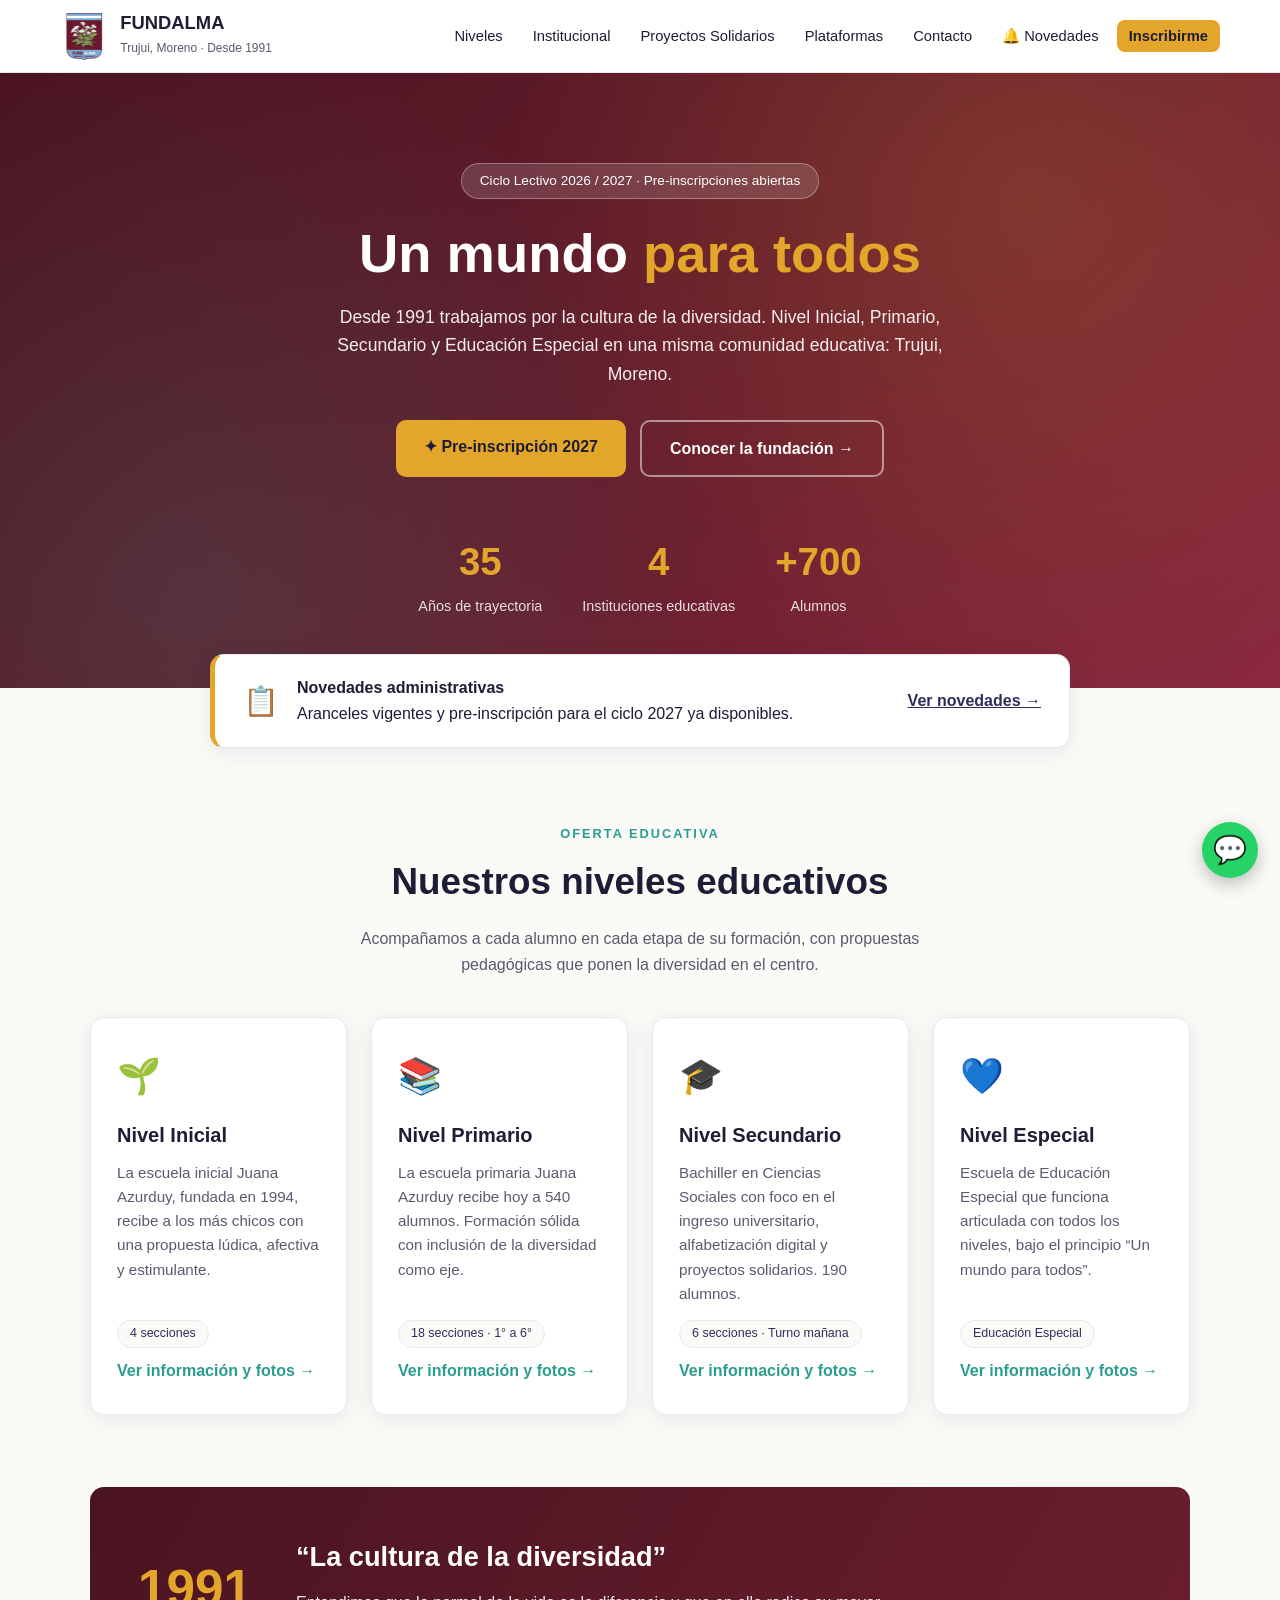
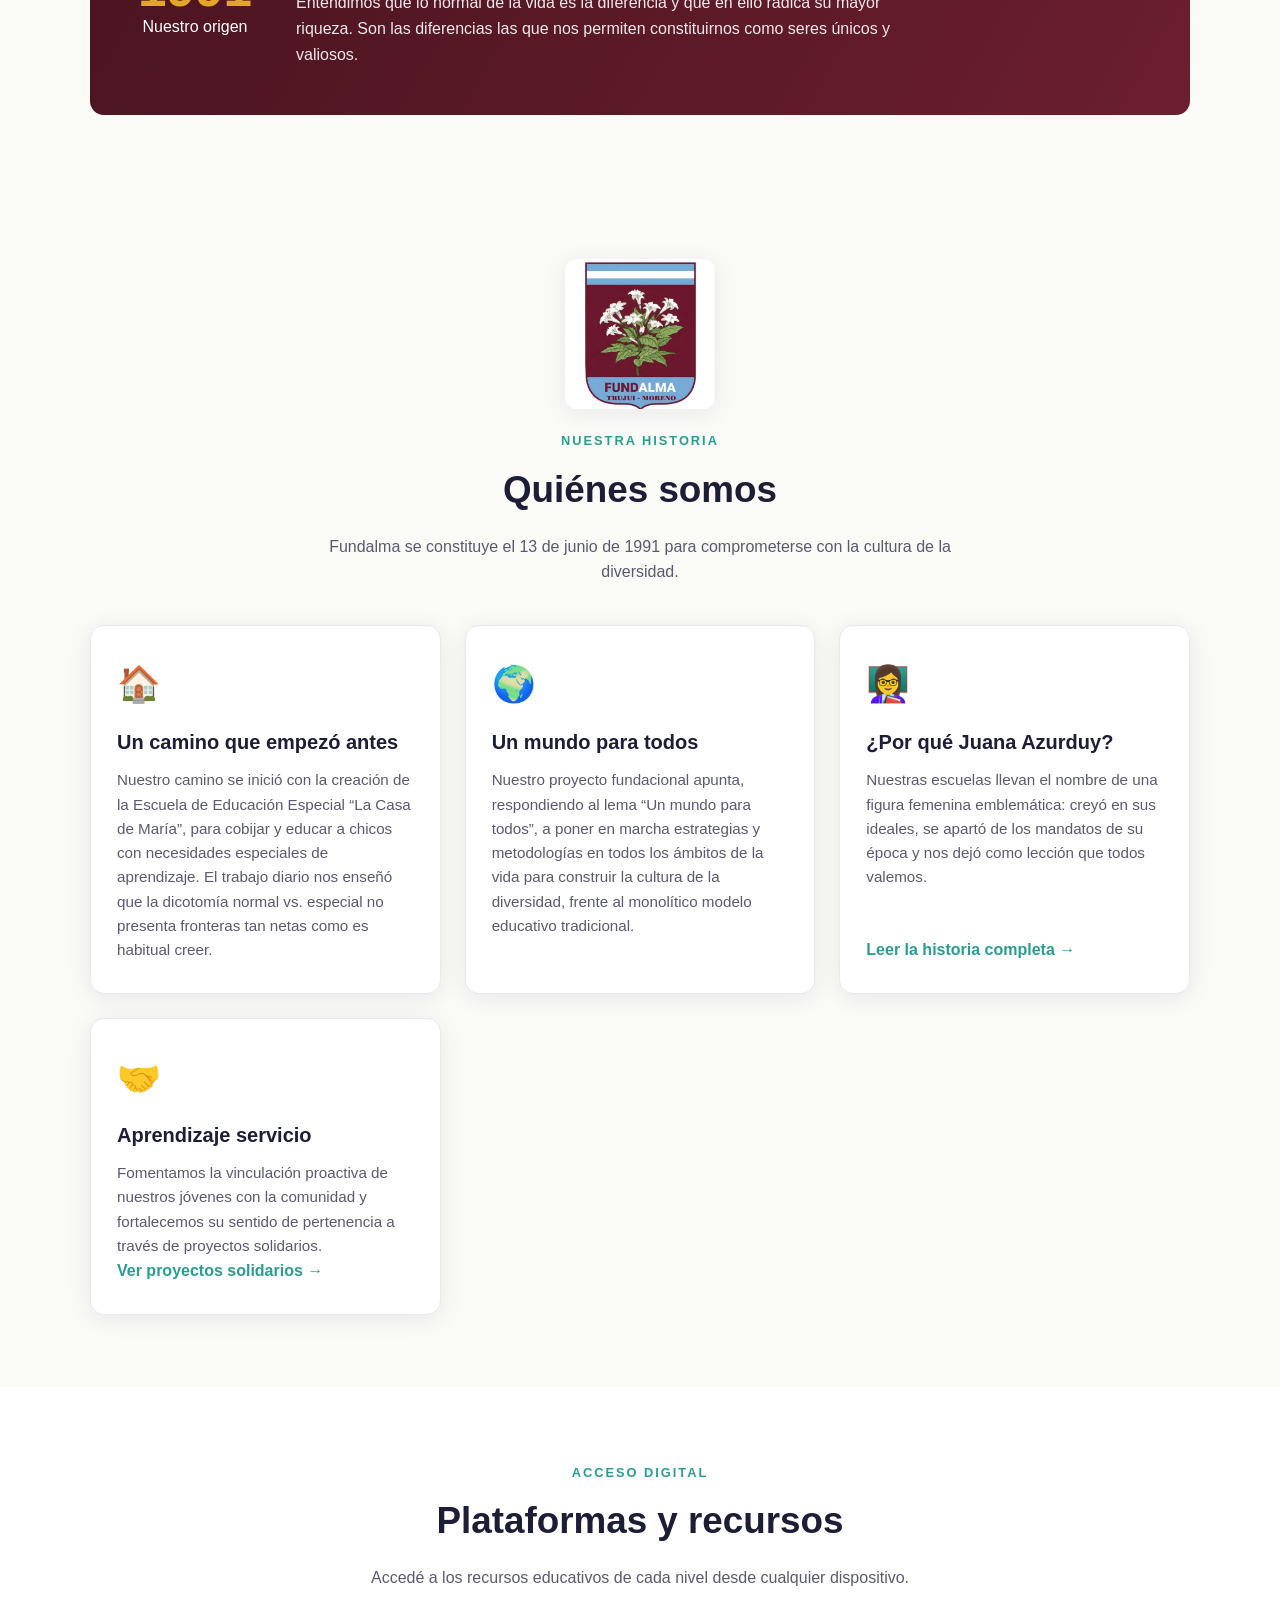
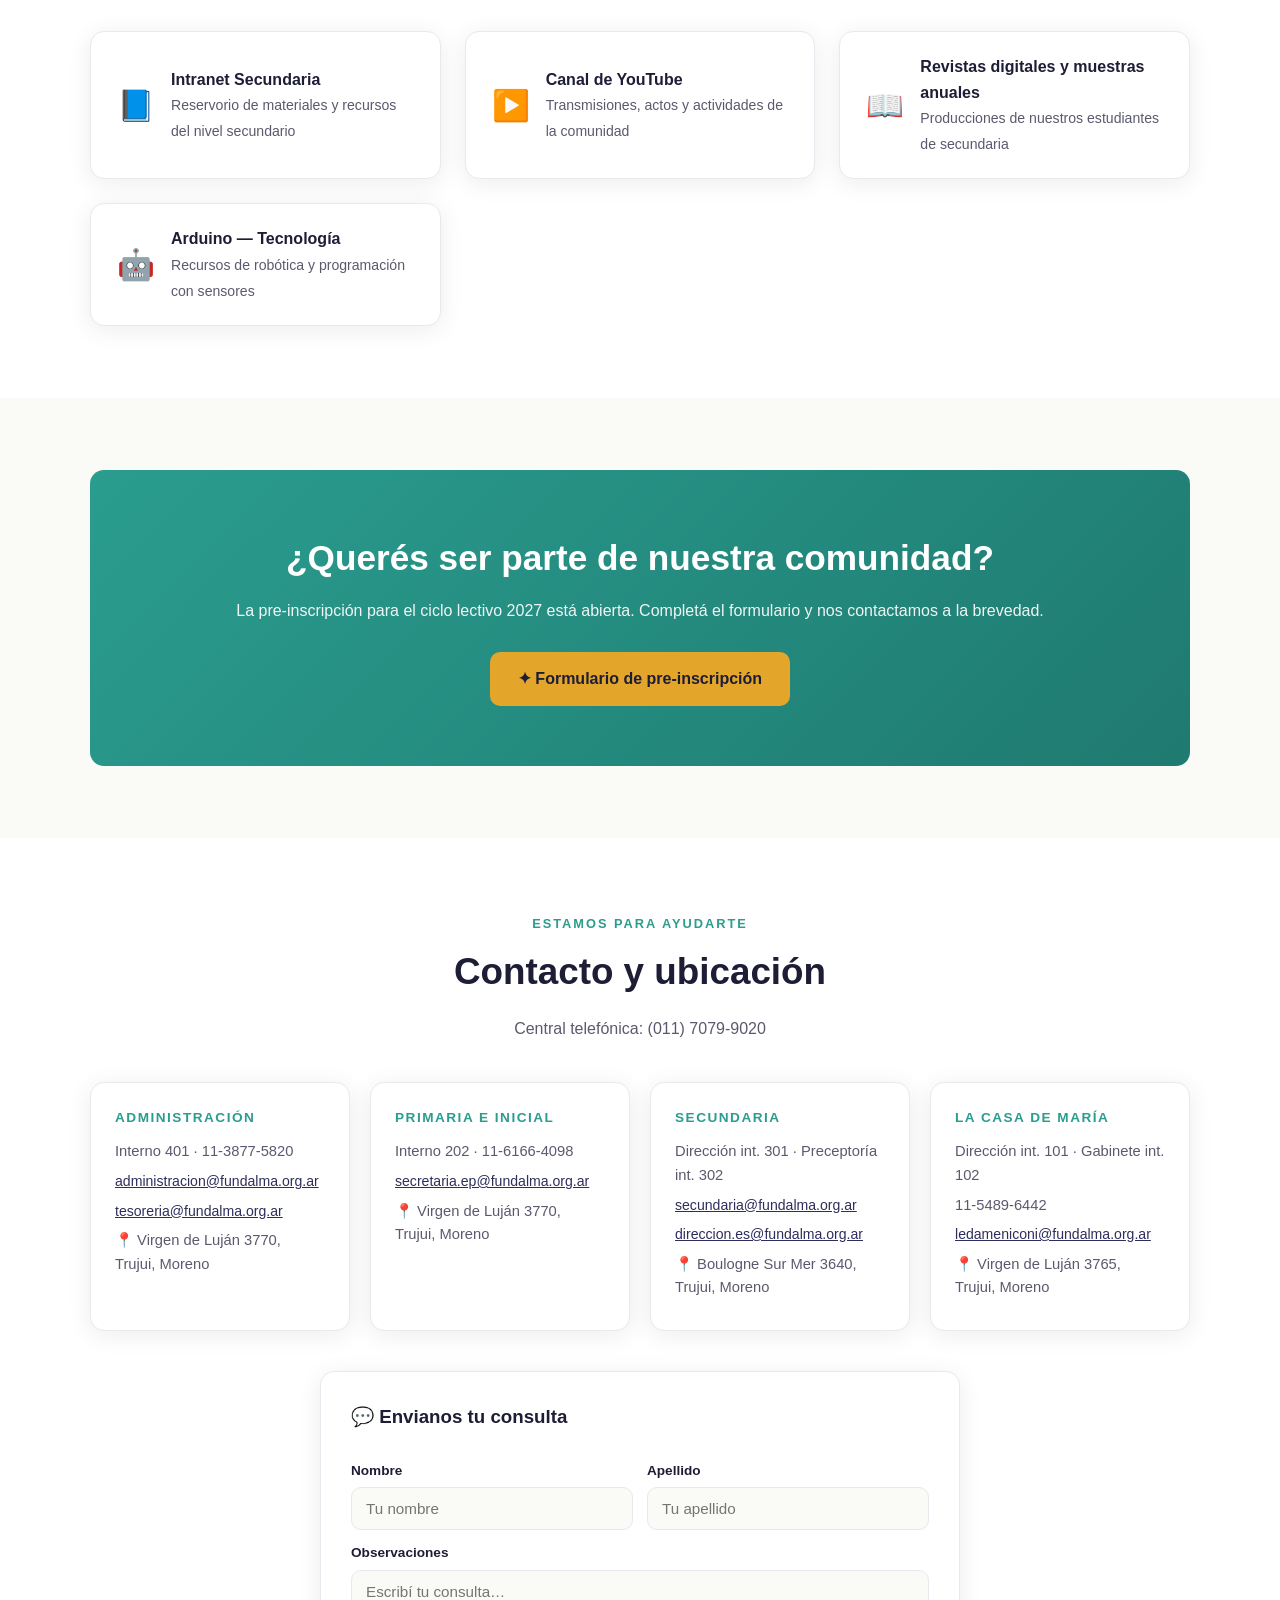
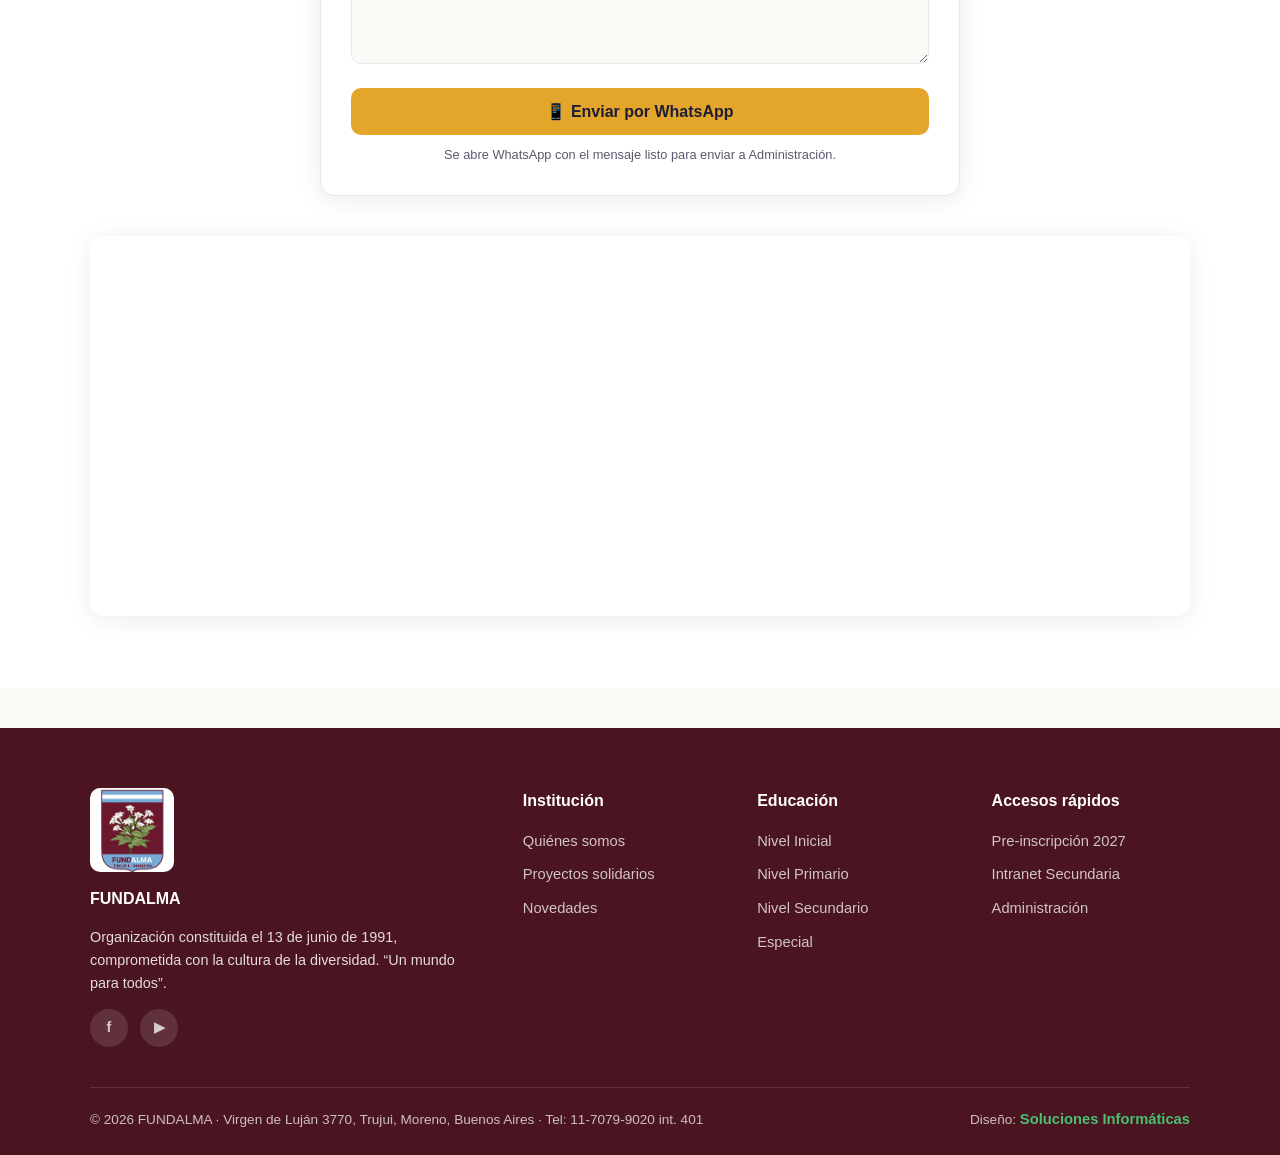
==== index.html @ 1cdadd16 "Credito Diseño: Soluciones Informaticas en footer" ====
<!DOCTYPE html>
<html lang="es">
<head>
<meta charset="UTF-8">
<meta name="viewport" content="width=device-width, initial-scale=1.0">
<title>FUNDALMA | Trujui, Moreno — Un mundo para todos</title>
<meta name="description" content="FUNDALMA — Fundación comprometida con la cultura de la diversidad desde 1991. Nivel Inicial, Primario, Secundario y Educación Especial en Trujui, Moreno.">
<link rel="icon" type="image/png" href="img/favicon.png">
<link rel="stylesheet" href="css/styles.css">
</head>
<body>

<header>
  <div class="nav-wrap">
    <a class="brand" href="index.html">
      <img src="img/logo-fundalma.png" alt="Logo FUNDALMA">
      <div><strong>FUNDALMA</strong><span>Trujui, Moreno · Desde 1991</span></div>
    </a>
    <button class="menu-btn" onclick="document.getElementById('nav').classList.toggle('abierto')">☰</button>
    <nav id="nav">
      <ul>
        <li><a href="#niveles">Niveles</a></li>
        <li><a href="#institucional">Institucional</a></li>
        <li><a href="proyectos-solidarios.html">Proyectos Solidarios</a></li>
        <li><a href="#plataformas">Plataformas</a></li>
        <li><a href="#contacto">Contacto</a></li>
        <li><a href="novedades.html">🔔 Novedades</a></li>
        <li><a class="cta" href="https://docs.google.com/forms/d/e/1FAIpQLScCLZ6hBX6Is08I5lgwy4Dmt81RoAkQffFFPVN9xCzXNqXjzQ/viewform" target="_blank" rel="noopener">Inscribirme</a></li>
      </ul>
    </nav>
  </div>
</header>

<section class="hero">
  <span class="badge">Ciclo Lectivo 2026 / 2027 · Pre-inscripciones abiertas</span>
  <h1>Un mundo <em>para todos</em></h1>
  <p class="lead">Desde 1991 trabajamos por la cultura de la diversidad. Nivel Inicial, Primario, Secundario y Educación Especial en una misma comunidad educativa: Trujui, Moreno.</p>
  <div class="hero-actions">
    <a class="btn btn-primary" href="https://docs.google.com/forms/d/e/1FAIpQLScCLZ6hBX6Is08I5lgwy4Dmt81RoAkQffFFPVN9xCzXNqXjzQ/viewform" target="_blank" rel="noopener">✦ Pre-inscripción 2027</a>
    <a class="btn btn-ghost" href="#institucional">Conocer la fundación →</a>
  </div>
  <div class="stats">
    <div class="stat"><strong>35</strong><span>Años de trayectoria</span></div>
    <div class="stat"><strong>4</strong><span>Instituciones educativas</span></div>
    <div class="stat"><strong>+700</strong><span>Alumnos</span></div>
  </div>
</section>

<div class="aviso">
  <span class="emoji">📋</span>
  <p><strong>Novedades administrativas</strong><br>Aranceles vigentes y pre-inscripción para el ciclo 2027 ya disponibles.</p>
  <a href="novedades.html">Ver novedades →</a>
</div>

<section id="niveles">
  <div class="container center">
    <span class="kicker">Oferta educativa</span>
    <h2 class="titulo">Nuestros niveles educativos</h2>
    <p class="sub">Acompañamos a cada alumno en cada etapa de su formación, con propuestas pedagógicas que ponen la diversidad en el centro.</p>
    <div class="grid grid-4" style="text-align:left">
      <div class="card">
        <div class="icono">🌱</div>
        <h3>Nivel Inicial</h3>
        <p>La escuela inicial Juana Azurduy, fundada en 1994, recibe a los más chicos con una propuesta lúdica, afectiva y estimulante.</p>
        <span class="tag">4 secciones</span>
        <a class="link" href="nivel-inicial.html">Ver información y fotos →</a>
      </div>
      <div class="card">
        <div class="icono">📚</div>
        <h3>Nivel Primario</h3>
        <p>La escuela primaria Juana Azurduy recibe hoy a 540 alumnos. Formación sólida con inclusión de la diversidad como eje.</p>
        <span class="tag">18 secciones · 1° a 6°</span>
        <a class="link" href="nivel-primario.html">Ver información y fotos →</a>
      </div>
      <div class="card">
        <div class="icono">🎓</div>
        <h3>Nivel Secundario</h3>
        <p>Bachiller en Ciencias Sociales con foco en el ingreso universitario, alfabetización digital y proyectos solidarios. 190 alumnos.</p>
        <span class="tag">6 secciones · Turno mañana</span>
        <a class="link" href="nivel-secundario.html">Ver información y fotos →</a>
      </div>
      <div class="card">
        <div class="icono">💙</div>
        <h3>Nivel Especial</h3>
        <p>Escuela de Educación Especial que funciona articulada con todos los niveles, bajo el principio “Un mundo para todos”.</p>
        <span class="tag">Educación Especial</span>
        <a class="link" href="casa-de-maria.html">Ver información y fotos →</a>
      </div>
    </div>
  </div>
</section>

<section style="padding-top:0">
  <div class="container">
    <div class="cita">
      <div class="anios"><strong>1991</strong><span>Nuestro origen</span></div>
      <div>
        <h3>“La cultura de la diversidad”</h3>
        <p>Entendimos que lo normal de la vida es la diferencia y que en ello radica su mayor riqueza. Son las diferencias las que nos permiten constituirnos como seres únicos y valiosos.</p>
      </div>
    </div>
  </div>
</section>

<section id="institucional">
  <div class="container center">
    <img src="img/logo-fundalma-grande.png" alt="Escudo FUNDALMA" style="height:150px;width:auto;margin:0 auto 18px;border-radius:12px;box-shadow:var(--sombra)">
    <span class="kicker">Nuestra historia</span>
    <h2 class="titulo">Quiénes somos</h2>
    <p class="sub">Fundalma se constituye el 13 de junio de 1991 para comprometerse con la cultura de la diversidad.</p>
    <div class="grid grid-2" style="text-align:left">
      <div class="card">
        <div class="icono">🏠</div>
        <h3>Un camino que empezó antes</h3>
        <p>Nuestro camino se inició con la creación de la Escuela de Educación Especial “La Casa de María”, para cobijar y educar a chicos con necesidades especiales de aprendizaje. El trabajo diario nos enseñó que la dicotomía normal vs. especial no presenta fronteras tan netas como es habitual creer.</p>
      </div>
      <div class="card">
        <div class="icono">🌍</div>
        <h3>Un mundo para todos</h3>
        <p>Nuestro proyecto fundacional apunta, respondiendo al lema “Un mundo para todos”, a poner en marcha estrategias y metodologías en todos los ámbitos de la vida para construir la cultura de la diversidad, frente al monolítico modelo educativo tradicional.</p>
      </div>
      <div class="card">
        <div class="icono">👩‍🏫</div>
        <h3>¿Por qué Juana Azurduy?</h3>
        <p>Nuestras escuelas llevan el nombre de una figura femenina emblemática: creyó en sus ideales, se apartó de los mandatos de su época y nos dejó como lección que todos valemos.</p>
        <a class="link" href="nivel-primario.html">Leer la historia completa →</a>
      </div>
      <div class="card">
        <div class="icono">🤝</div>
        <h3>Aprendizaje servicio</h3>
        <p>Fomentamos la vinculación proactiva de nuestros jóvenes con la comunidad y fortalecemos su sentido de pertenencia a través de proyectos solidarios.</p>
        <a class="link" href="proyectos-solidarios.html">Ver proyectos solidarios →</a>
      </div>
    </div>
  </div>
</section>

<section id="plataformas" style="background:#fff">
  <div class="container center">
    <span class="kicker">Acceso digital</span>
    <h2 class="titulo">Plataformas y recursos</h2>
    <p class="sub">Accedé a los recursos educativos de cada nivel desde cualquier dispositivo.</p>
    <div class="grid grid-2" style="text-align:left">
      <a class="acceso" href="https://sites.google.com/fundalma.org.ar/secundaria-reservorio-/inicio" target="_blank" rel="noopener">
        <span class="emoji">📘</span>
        <div><strong>Intranet Secundaria</strong><span>Reservorio de materiales y recursos del nivel secundario</span></div>
      </a>
      <a class="acceso" href="https://www.youtube.com/channel/UC96DOwyqafsPV08anmCAQMQ" target="_blank" rel="noopener">
        <span class="emoji">▶️</span>
        <div><strong>Canal de YouTube</strong><span>Transmisiones, actos y actividades de la comunidad</span></div>
      </a>
      <a class="acceso" href="nivel-secundario.html#recursos">
        <span class="emoji">📖</span>
        <div><strong>Revistas digitales y muestras anuales</strong><span>Producciones de nuestros estudiantes de secundaria</span></div>
      </a>
      <a class="acceso" href="https://proyectosconarduino.com/sensores/" target="_blank" rel="noopener">
        <span class="emoji">🤖</span>
        <div><strong>Arduino — Tecnología</strong><span>Recursos de robótica y programación con sensores</span></div>
      </a>
    </div>
  </div>
</section>

<section>
  <div class="container">
    <div class="cta-final">
      <h2>¿Querés ser parte de nuestra comunidad?</h2>
      <p>La pre-inscripción para el ciclo lectivo 2027 está abierta. Completá el formulario y nos contactamos a la brevedad.</p>
      <a class="btn btn-primary" href="https://docs.google.com/forms/d/e/1FAIpQLScCLZ6hBX6Is08I5lgwy4Dmt81RoAkQffFFPVN9xCzXNqXjzQ/viewform" target="_blank" rel="noopener">✦ Formulario de pre-inscripción</a>
    </div>
  </div>
</section>

<section id="contacto" style="background:#fff">
  <div class="container center">
    <span class="kicker">Estamos para ayudarte</span>
    <h2 class="titulo">Contacto y ubicación</h2>
    <p class="sub">Central telefónica: (011) 7079-9020</p>
    <div class="contacto-grid" style="text-align:left">
      <div class="contacto-card">
        <h4>Administración</h4>
        <p>Interno 401 · 11-3877-5820</p>
        <p><a href="mailto:administracion@fundalma.org.ar">administracion@fundalma.org.ar</a></p>
        <p><a href="mailto:tesoreria@fundalma.org.ar">tesoreria@fundalma.org.ar</a></p>
        <p>📍 Virgen de Luján 3770, Trujui, Moreno</p>
      </div>
      <div class="contacto-card">
        <h4>Primaria e Inicial</h4>
        <p>Interno 202 · 11-6166-4098</p>
        <p><a href="mailto:secretaria.ep@fundalma.org.ar">secretaria.ep@fundalma.org.ar</a></p>
        <p>📍 Virgen de Luján 3770, Trujui, Moreno</p>
      </div>
      <div class="contacto-card">
        <h4>Secundaria</h4>
        <p>Dirección int. 301 · Preceptoría int. 302</p>
        <p><a href="mailto:secundaria@fundalma.org.ar">secundaria@fundalma.org.ar</a></p>
        <p><a href="mailto:direccion.es@fundalma.org.ar">direccion.es@fundalma.org.ar</a></p>
        <p>📍 Boulogne Sur Mer 3640, Trujui, Moreno</p>
      </div>
      <div class="contacto-card">
        <h4>La Casa de María</h4>
        <p>Dirección int. 101 · Gabinete int. 102</p>
        <p>11-5489-6442</p>
        <p><a href="mailto:ledameniconi@fundalma.org.ar">ledameniconi@fundalma.org.ar</a></p>
        <p>📍 Virgen de Luján 3765, Trujui, Moreno</p>
      </div>
    </div>
    <div class="form-consulta" style="text-align:left">
      <h3 style="margin-bottom:16px">💬 Envianos tu consulta</h3>
      <div class="campos">
        <div><label for="c-nombre">Nombre</label><input id="c-nombre" type="text" placeholder="Tu nombre"></div>
        <div><label for="c-apellido">Apellido</label><input id="c-apellido" type="text" placeholder="Tu apellido"></div>
      </div>
      <label for="c-obs">Observaciones</label>
      <textarea id="c-obs" rows="4" placeholder="Escribí tu consulta…"></textarea>
      <button class="btn btn-primary" style="border:none;cursor:pointer;width:100%" onclick="enviarConsulta()">📱 Enviar por WhatsApp</button>
      <p style="font-size:0.8rem;color:var(--gris);margin-top:10px;text-align:center">Se abre WhatsApp con el mensaje listo para enviar a Administración.</p>
    </div>
    <script>
    function enviarConsulta(){
      var n=document.getElementById('c-nombre').value.trim();
      var a=document.getElementById('c-apellido').value.trim();
      var o=document.getElementById('c-obs').value.trim();
      if(!n||!a||!o){alert('Por favor completá nombre, apellido y tu consulta.');return;}
      var msj='Hola, soy '+n+' '+a+'. Consulta desde la web FUNDALMA: '+o;
      window.open('https://wa.me/5491137013541?text='+encodeURIComponent(msj),'_blank');
    }
    </script>
    <div class="mapa">
      <iframe src="https://www.google.com/maps?q=Virgen+de+Luj%C3%A1n+3770,+Trujui,+Moreno,+Buenos+Aires&output=embed" loading="lazy" title="Mapa FUNDALMA"></iframe>
    </div>
  </div>
</section>

<footer>
  <div class="container">
    <div class="footer-grid">
      <div>
        <img src="img/logo-fundalma.png" alt="Escudo FUNDALMA" style="height:84px;width:auto;border-radius:10px;margin-bottom:14px">
        <h4>FUNDALMA</h4>
        <p style="font-size:0.9rem">Organización constituida el 13 de junio de 1991, comprometida con la cultura de la diversidad. “Un mundo para todos”.</p>
        <div class="redes">
          <a href="https://www.facebook.com/Fundalma-104772634514153/" target="_blank" rel="noopener" title="Facebook">f</a>
          <a href="https://www.youtube.com/channel/UC96DOwyqafsPV08anmCAQMQ" target="_blank" rel="noopener" title="YouTube">▶</a>
        </div>
      </div>
      <div>
        <h4>Institución</h4>
        <ul>
          <li><a href="#institucional">Quiénes somos</a></li>
          <li><a href="proyectos-solidarios.html">Proyectos solidarios</a></li>
          <li><a href="novedades.html">Novedades</a></li>
        </ul>
      </div>
      <div>
        <h4>Educación</h4>
        <ul>
          <li><a href="nivel-inicial.html">Nivel Inicial</a></li>
          <li><a href="nivel-primario.html">Nivel Primario</a></li>
          <li><a href="nivel-secundario.html">Nivel Secundario</a></li>
          <li><a href="casa-de-maria.html">Especial</a></li>
        </ul>
      </div>
      <div>
        <h4>Accesos rápidos</h4>
        <ul>
          <li><a href="https://docs.google.com/forms/d/e/1FAIpQLScCLZ6hBX6Is08I5lgwy4Dmt81RoAkQffFFPVN9xCzXNqXjzQ/viewform" target="_blank" rel="noopener">Pre-inscripción 2027</a></li>
          <li><a href="https://sites.google.com/fundalma.org.ar/secundaria-reservorio-/inicio" target="_blank" rel="noopener">Intranet Secundaria</a></li>
          <li><a href="mailto:administracion@fundalma.org.ar">Administración</a></li>
        </ul>
      </div>
    </div>
    <div class="footer-bottom"><span>© 2026 FUNDALMA · Virgen de Luján 3770, Trujui, Moreno, Buenos Aires · Tel: 11-7079-9020 int. 401</span><span class="credito">Diseño: <a href="https://www.csiarg.com.ar" target="_blank" rel="noopener">Soluciones Informáticas</a></span></div>
  </div>
</footer>

<a class="wsp" href="https://wa.me/5491137013541" target="_blank" rel="noopener" title="WhatsApp">💬</a>

</body>
</html>
---- css/styles.css ----
/* ============================================
   FUNDALMA — Sitio institucional 2026/2027
   Paleta: azul institucional + acentos cálidos
   ============================================ */
:root {
  --azul: #1D1D36;
  --azul-medio: #2E2E5C;
  --azul-claro: #4A4A8A;
  --bordo: #4A1420;
  --bordo-medio: #6B1E2F;
  --bordo-claro: #8C2A3F;
  --acento: #E4A62A;
  --acento-2: #2A9D8F;
  --coral: #E76F51;
  --fondo: #FAFAF7;
  --blanco: #FFFFFF;
  --gris: #5A5A6E;
  --borde: #E8E8EF;
  --sombra: 0 4px 24px rgba(29, 29, 54, 0.08);
  --radio: 14px;
}

* { margin: 0; padding: 0; box-sizing: border-box; }
html { scroll-behavior: smooth; }
body {
  font-family: 'Segoe UI', -apple-system, BlinkMacSystemFont, Roboto, Arial, sans-serif;
  color: var(--azul);
  background: var(--fondo);
  line-height: 1.6;
}
img { max-width: 100%; display: block; }
a { color: var(--azul-medio); }

.container { max-width: 1140px; margin: 0 auto; padding: 0 20px; }

/* ---------- Header ---------- */
header {
  position: sticky; top: 0; z-index: 100;
  background: rgba(255,255,255,0.96);
  backdrop-filter: blur(8px);
  border-bottom: 1px solid var(--borde);
}
.nav-wrap { display: flex; align-items: center; justify-content: space-between; padding: 12px 20px; max-width: 1200px; margin: 0 auto; }
.brand { display: flex; align-items: center; gap: 12px; text-decoration: none; color: var(--azul); }
.brand img { height: 48px; width: auto; border-radius: 8px; }
.brand strong { font-size: 1.15rem; display: block; line-height: 1.2; }
.brand span { font-size: 0.75rem; color: var(--gris); }
nav ul { display: flex; list-style: none; gap: 6px; align-items: center; flex-wrap: wrap; }
nav a {
  text-decoration: none; color: var(--azul); font-size: 0.92rem; font-weight: 500;
  padding: 8px 12px; border-radius: 8px; transition: background 0.2s;
}
nav a:hover { background: var(--fondo); color: var(--azul-medio); }
nav a.cta {
  background: var(--acento); color: var(--azul); font-weight: 700;
}
nav a.cta:hover { background: #f0b73e; }
.menu-btn { display: none; background: none; border: none; font-size: 1.6rem; cursor: pointer; color: var(--azul); }

/* ---------- Hero ---------- */
.hero {
  background: linear-gradient(135deg, var(--bordo) 0%, var(--bordo-medio) 60%, var(--bordo-claro) 100%);
  color: var(--blanco); padding: 90px 20px 70px; text-align: center; position: relative; overflow: hidden;
}
.hero::after {
  content: ""; position: absolute; inset: 0;
  background: radial-gradient(circle at 80% 20%, rgba(228,166,42,0.18), transparent 45%),
              radial-gradient(circle at 15% 85%, rgba(42,157,143,0.18), transparent 45%);
  pointer-events: none;
}
.hero > * { position: relative; z-index: 1; }
.badge {
  display: inline-block; background: rgba(255,255,255,0.14); border: 1px solid rgba(255,255,255,0.3);
  padding: 6px 18px; border-radius: 999px; font-size: 0.85rem; margin-bottom: 24px;
}
.hero h1 { font-size: clamp(2.1rem, 5vw, 3.4rem); line-height: 1.15; margin-bottom: 18px; }
.hero h1 em { font-style: normal; color: var(--acento); }
.hero p.lead { max-width: 640px; margin: 0 auto 32px; font-size: 1.1rem; opacity: 0.92; }
.hero-actions { display: flex; gap: 14px; justify-content: center; flex-wrap: wrap; }
.btn {
  display: inline-block; text-decoration: none; font-weight: 700; border-radius: 10px;
  padding: 14px 28px; font-size: 1rem; transition: transform 0.15s, box-shadow 0.15s;
}
.btn:hover { transform: translateY(-2px); box-shadow: var(--sombra); }
.btn-primary { background: var(--acento); color: var(--azul); }
.btn-ghost { background: transparent; color: var(--blanco); border: 2px solid rgba(255,255,255,0.5); }
.btn-dark { background: var(--bordo); color: var(--blanco); }

.stats { display: flex; gap: 40px; justify-content: center; margin-top: 54px; flex-wrap: wrap; }
.stat strong { font-size: 2.4rem; display: block; color: var(--acento); }
.stat span { font-size: 0.9rem; opacity: 0.85; }

/* ---------- Aviso destacado ---------- */
.aviso {
  background: var(--blanco); border: 1px solid var(--borde); border-left: 5px solid var(--acento);
  border-radius: var(--radio); box-shadow: var(--sombra);
  max-width: 860px; margin: -34px auto 0; padding: 20px 28px; position: relative; z-index: 5;
  display: flex; align-items: center; gap: 18px; flex-wrap: wrap;
}
.aviso .emoji { font-size: 1.8rem; }
.aviso p { flex: 1; min-width: 220px; }
.aviso a { font-weight: 700; white-space: nowrap; }

/* ---------- Secciones ---------- */
section { padding: 72px 0; }
.kicker { text-transform: uppercase; letter-spacing: 2px; font-size: 0.8rem; color: var(--acento-2); font-weight: 700; }
h2.titulo { font-size: clamp(1.6rem, 3.5vw, 2.3rem); margin: 8px 0 14px; }
.sub { color: var(--gris); max-width: 640px; margin-bottom: 40px; }
.center { text-align: center; }
.center .sub { margin-left: auto; margin-right: auto; }

/* ---------- Cards niveles ---------- */
.grid { display: grid; gap: 24px; }
.grid-4 { grid-template-columns: repeat(auto-fit, minmax(240px, 1fr)); }
.grid-3 { grid-template-columns: repeat(auto-fit, minmax(260px, 1fr)); }
.grid-2 { grid-template-columns: repeat(auto-fit, minmax(300px, 1fr)); }
.card {
  background: var(--blanco); border: 1px solid var(--borde); border-radius: var(--radio);
  padding: 30px 26px; box-shadow: var(--sombra); transition: transform 0.2s;
  display: flex; flex-direction: column;
}
.card:hover { transform: translateY(-4px); }
.card .icono { font-size: 2.2rem; margin-bottom: 14px; }
.card h3 { font-size: 1.25rem; margin-bottom: 10px; }
.card p { color: var(--gris); font-size: 0.95rem; flex: 1; }
.card .tag {
  display: inline-block; background: var(--fondo); border: 1px solid var(--borde);
  border-radius: 999px; padding: 3px 12px; font-size: 0.78rem; margin: 14px 0 10px; color: var(--azul-medio); align-self: flex-start;
}
.card a.link { font-weight: 700; text-decoration: none; color: var(--acento-2); }
.card a.link:hover { text-decoration: underline; }

/* ---------- Cita ---------- */
.cita {
  background: linear-gradient(120deg, var(--bordo), var(--bordo-medio));
  color: var(--blanco); border-radius: var(--radio); padding: 48px 40px;
  display: flex; align-items: center; gap: 36px; flex-wrap: wrap;
}
.cita h3 { font-size: 1.7rem; margin-bottom: 12px; }
.cita p { opacity: 0.9; max-width: 640px; }
.cita .anios { text-align: center; min-width: 130px; }
.cita .anios strong { font-size: 3.2rem; color: var(--acento); display: block; line-height: 1; }

/* ---------- Plataformas / accesos ---------- */
.acceso {
  display: flex; align-items: center; gap: 16px; background: var(--blanco);
  border: 1px solid var(--borde); border-radius: var(--radio); padding: 22px 26px;
  text-decoration: none; color: var(--azul); box-shadow: var(--sombra); transition: transform 0.2s;
}
.acceso:hover { transform: translateY(-3px); }
.acceso .emoji { font-size: 1.9rem; }
.acceso strong { display: block; }
.acceso span { color: var(--gris); font-size: 0.88rem; }

/* ---------- Contacto ---------- */
.contacto-grid { display: grid; grid-template-columns: repeat(auto-fit, minmax(250px, 1fr)); gap: 20px; }
.contacto-card { background: var(--blanco); border: 1px solid var(--borde); border-radius: var(--radio); padding: 24px; box-shadow: var(--sombra); }
.contacto-card h4 { color: var(--acento-2); font-size: 0.85rem; text-transform: uppercase; letter-spacing: 1.5px; margin-bottom: 12px; }
.contacto-card p { font-size: 0.92rem; color: var(--gris); margin-bottom: 6px; }
.contacto-card a { word-break: normal; overflow-wrap: break-word; font-size: 0.88rem; }
.mapa { border-radius: var(--radio); overflow: hidden; box-shadow: var(--sombra); margin-top: 40px; }
.mapa iframe { width: 100%; height: 380px; border: 0; display: block; }

/* ---------- Formulario consulta ---------- */
.form-consulta {
  background: var(--blanco); border: 1px solid var(--borde); border-radius: var(--radio);
  box-shadow: var(--sombra); padding: 30px; max-width: 640px; margin: 40px auto 0;
}
.form-consulta .campos { display: grid; grid-template-columns: 1fr 1fr; gap: 14px; }
.form-consulta label { font-size: 0.85rem; font-weight: 600; display: block; margin: 12px 0 6px; }
.form-consulta input, .form-consulta textarea {
  width: 100%; padding: 12px 14px; border: 1px solid var(--borde); border-radius: 10px;
  font-family: inherit; font-size: 0.95rem; background: var(--fondo); color: var(--azul);
}
.form-consulta input:focus, .form-consulta textarea:focus { outline: 2px solid var(--acento); border-color: transparent; }
.form-consulta textarea { resize: vertical; margin-bottom: 16px; }
@media (max-width: 560px) { .form-consulta .campos { grid-template-columns: 1fr; } }

/* ---------- CTA final ---------- */
.cta-final {
  background: linear-gradient(135deg, var(--acento-2), #1f7a70);
  color: var(--blanco); text-align: center; border-radius: var(--radio); padding: 60px 30px;
}
.cta-final h2 { font-size: clamp(1.5rem, 3vw, 2.2rem); margin-bottom: 12px; }
.cta-final p { opacity: 0.92; margin-bottom: 28px; }

/* ---------- Novedades ---------- */
.novedad {
  background: var(--blanco); border: 1px solid var(--borde); border-radius: var(--radio);
  overflow: hidden; box-shadow: var(--sombra); display: flex; flex-direction: column;
}
.novedad img { height: 180px; object-fit: contain; object-position: center; width: 100%; background: #fff; padding: 8px 10px; }
.novedad .cuerpo { padding: 22px; flex: 1; display: flex; flex-direction: column; }
.novedad .fecha { font-size: 0.8rem; color: var(--gris); margin-bottom: 8px; }
.novedad h3 { font-size: 1.15rem; margin-bottom: 10px; }
.novedad p { color: var(--gris); font-size: 0.92rem; flex: 1; }

/* ---------- Galería ---------- */
.galeria { display: grid; grid-template-columns: repeat(auto-fill, minmax(220px, 1fr)); gap: 14px; }
.galeria img { border-radius: 10px; height: 180px; object-fit: cover; width: 100%; box-shadow: var(--sombra); }

/* ---------- Página interior ---------- */
.hero-int {
  background: linear-gradient(135deg, var(--bordo), var(--bordo-medio));
  color: var(--blanco); padding: 64px 20px; text-align: center;
}
.hero-int h1 { font-size: clamp(1.8rem, 4vw, 2.6rem); }
.hero-int p { opacity: 0.85; margin-top: 10px; }
.prosa { max-width: 780px; margin: 0 auto; font-size: 1.05rem; }
.prosa p { margin-bottom: 18px; color: #33334d; }
.prosa h2 { margin: 34px 0 14px; }
.prosa .porque { border-left: 4px solid var(--acento); padding-left: 18px; margin-bottom: 18px; }

/* ---------- Footer ---------- */
footer { background: var(--bordo); color: rgba(255,255,255,0.85); padding: 60px 0 24px; margin-top: 40px; }
.footer-grid { display: grid; grid-template-columns: 2fr 1fr 1fr 1fr; gap: 36px; margin-bottom: 40px; }
footer h4 { color: var(--blanco); margin-bottom: 14px; font-size: 1rem; }
footer ul { list-style: none; }
footer li { margin-bottom: 8px; }
footer a { color: rgba(255,255,255,0.75); text-decoration: none; font-size: 0.92rem; }
footer a:hover { color: var(--acento); }
.footer-bottom { border-top: 1px solid rgba(255,255,255,0.15); padding-top: 20px; font-size: 0.85rem; opacity: 0.85; display: flex; justify-content: space-between; align-items: center; gap: 10px; flex-wrap: wrap; text-align: left; }
.footer-bottom .credito a { color: #4ade80; font-weight: 700; text-decoration: none; }
.footer-bottom .credito a:hover { text-decoration: underline; }
.redes { display: flex; gap: 12px; margin-top: 14px; }
.redes a {
  width: 38px; height: 38px; border-radius: 50%; background: rgba(255,255,255,0.12);
  display: flex; align-items: center; justify-content: center; font-weight: 700; font-size: 0.9rem;
}
.redes a:hover { background: var(--acento); color: var(--azul); }

/* ---------- WhatsApp flotante ---------- */
.wsp {
  position: fixed; bottom: 22px; right: 22px; z-index: 90;
  width: 56px; height: 56px; border-radius: 50%; background: #25D366; color: #fff;
  display: flex; align-items: center; justify-content: center; font-size: 1.7rem;
  text-decoration: none; box-shadow: 0 6px 18px rgba(0,0,0,0.25);
}

/* ---------- Responsive ---------- */
@media (max-width: 900px) {
  .footer-grid { grid-template-columns: 1fr 1fr; }
  .menu-btn { display: block; }
  nav { display: none; width: 100%; }
  nav.abierto { display: block; }
  nav ul { flex-direction: column; align-items: stretch; padding: 10px 0; }
  .nav-wrap { flex-wrap: wrap; }
}
@media (max-width: 560px) {
  .footer-grid { grid-template-columns: 1fr; }
  .stats { gap: 24px; }
  section { padding: 52px 0; }
}
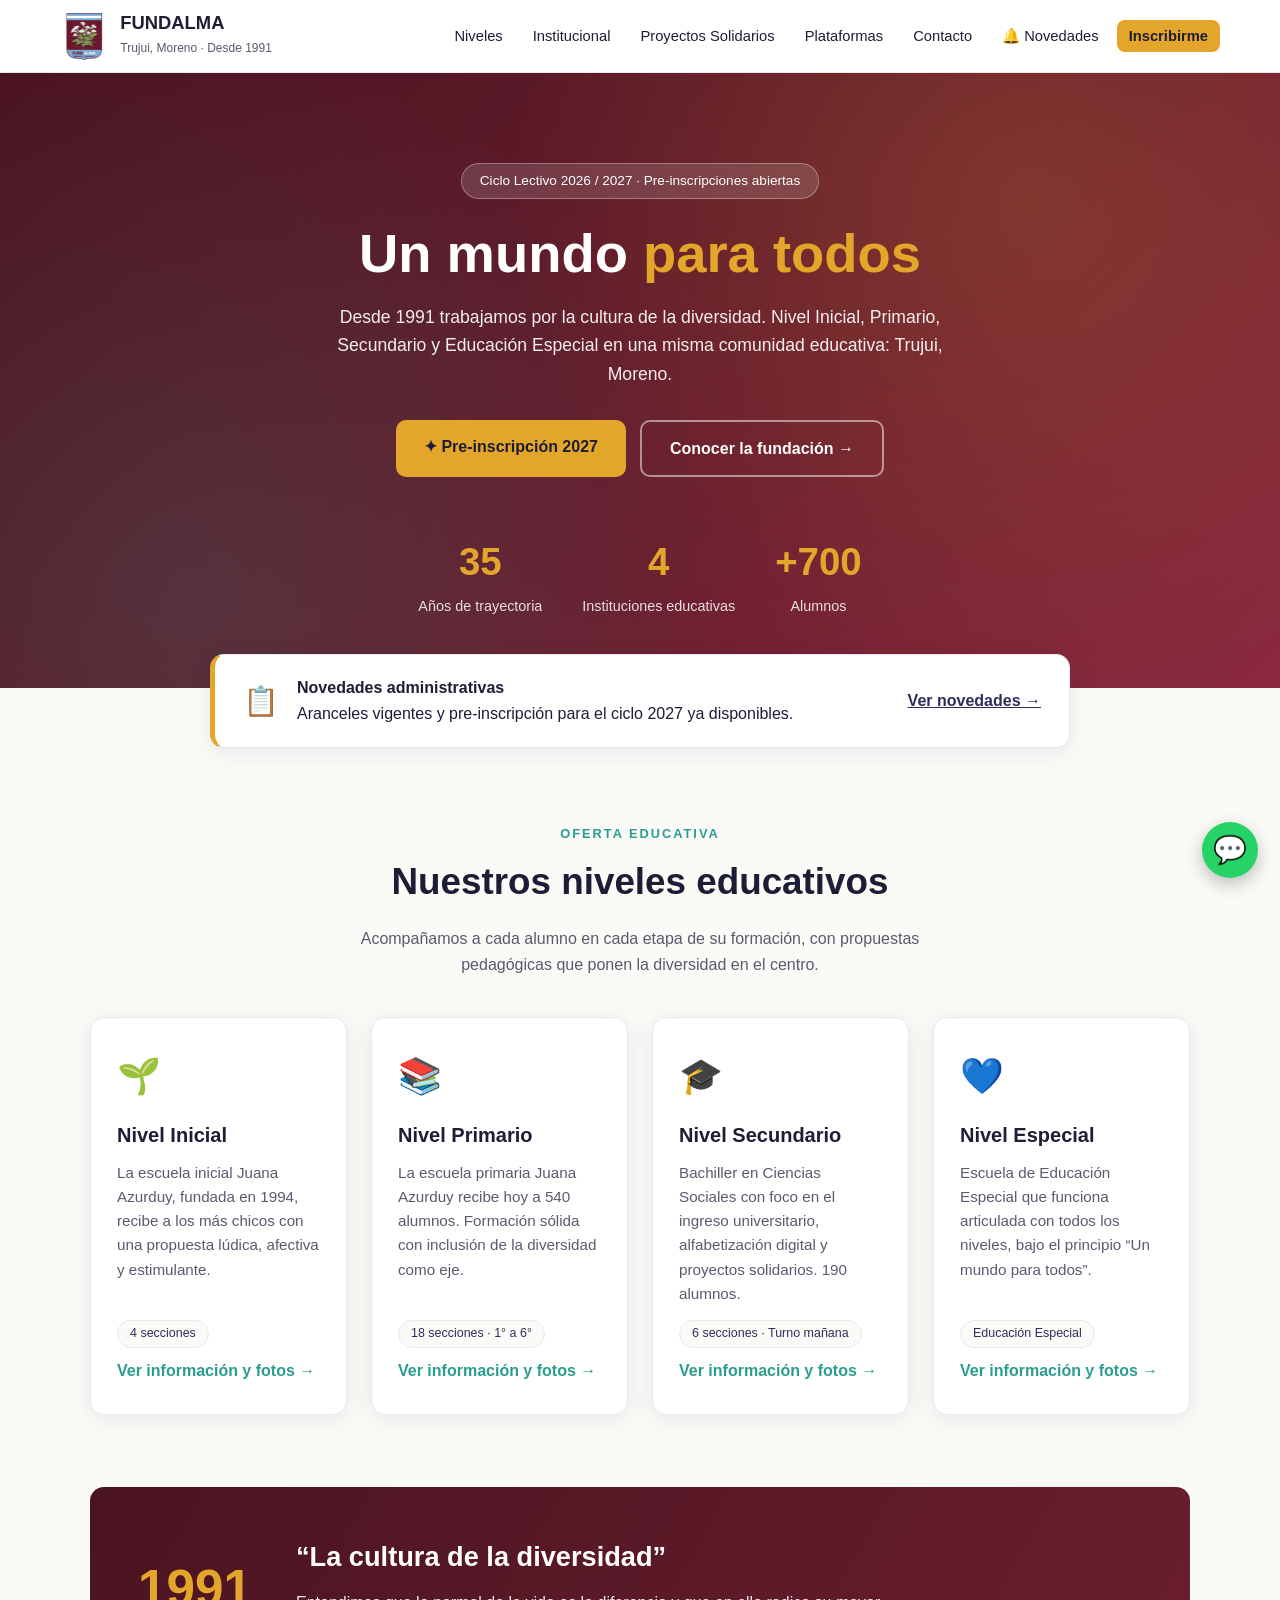
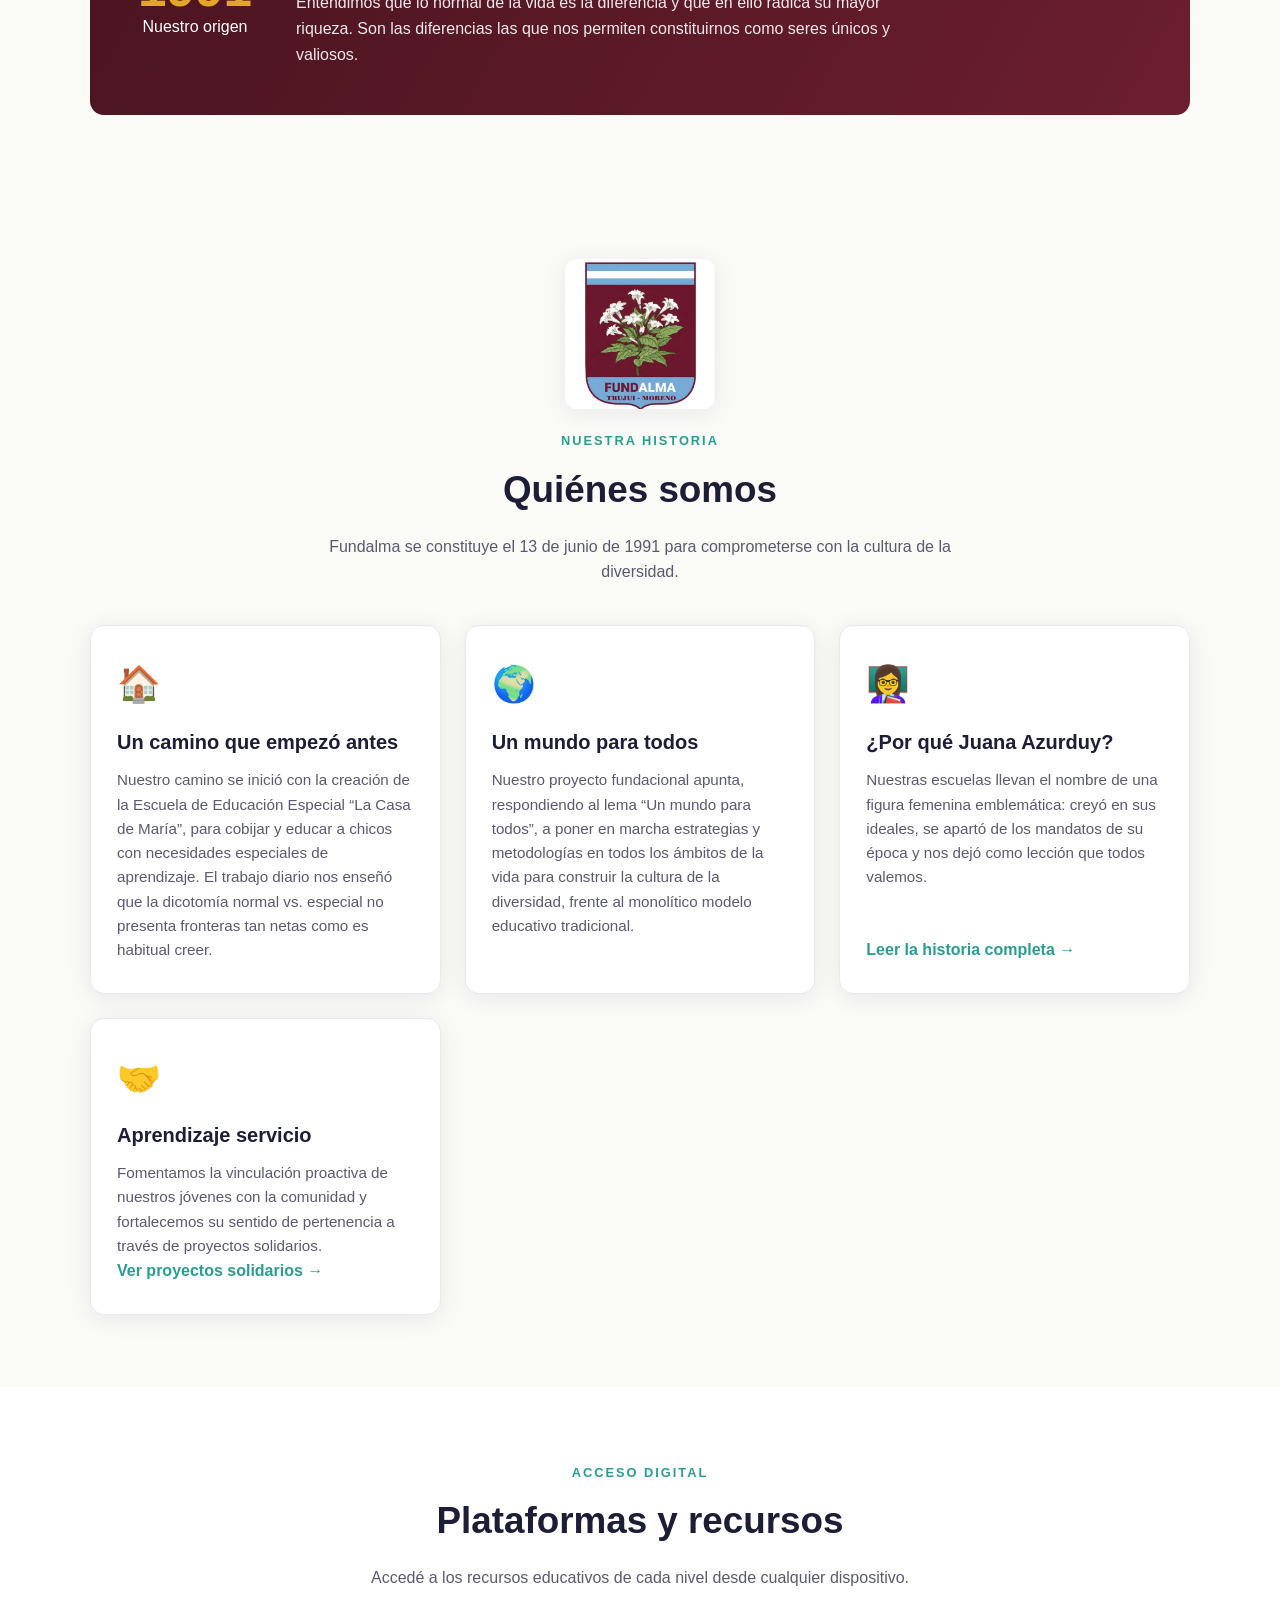
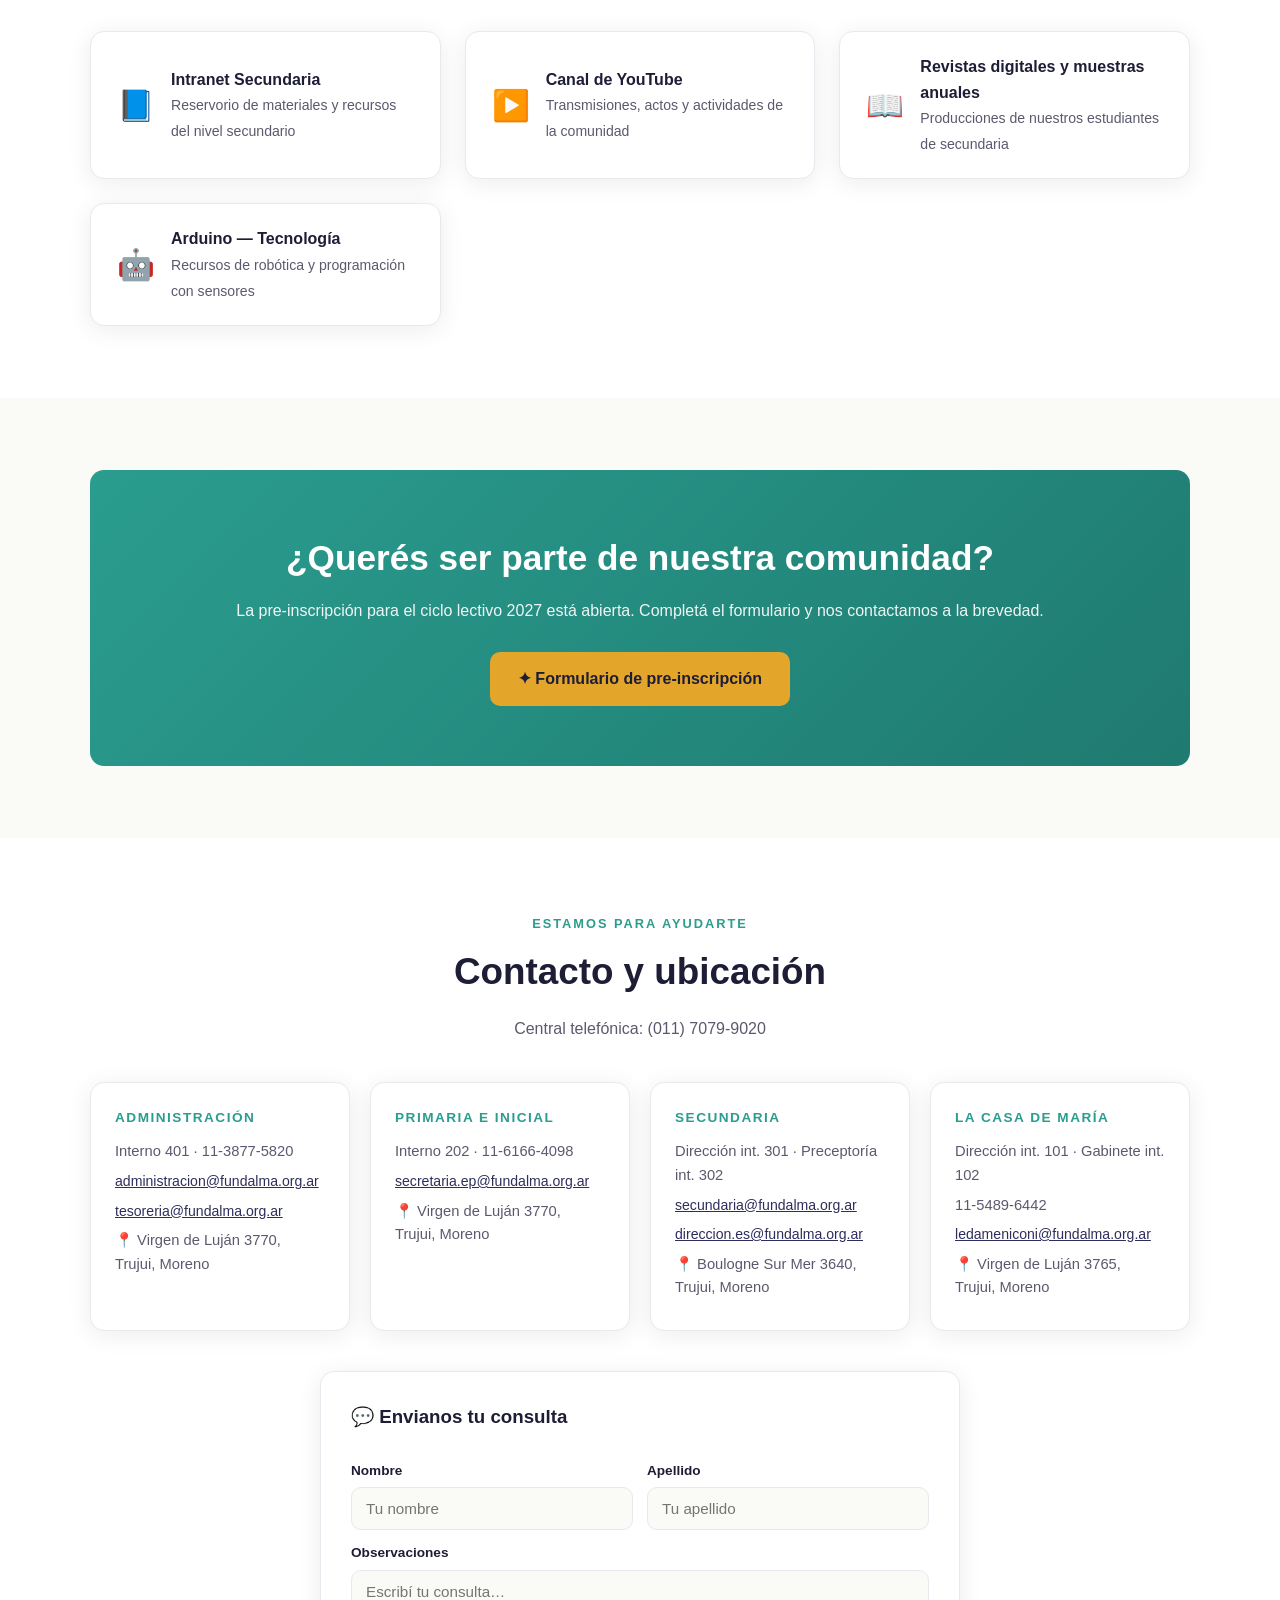
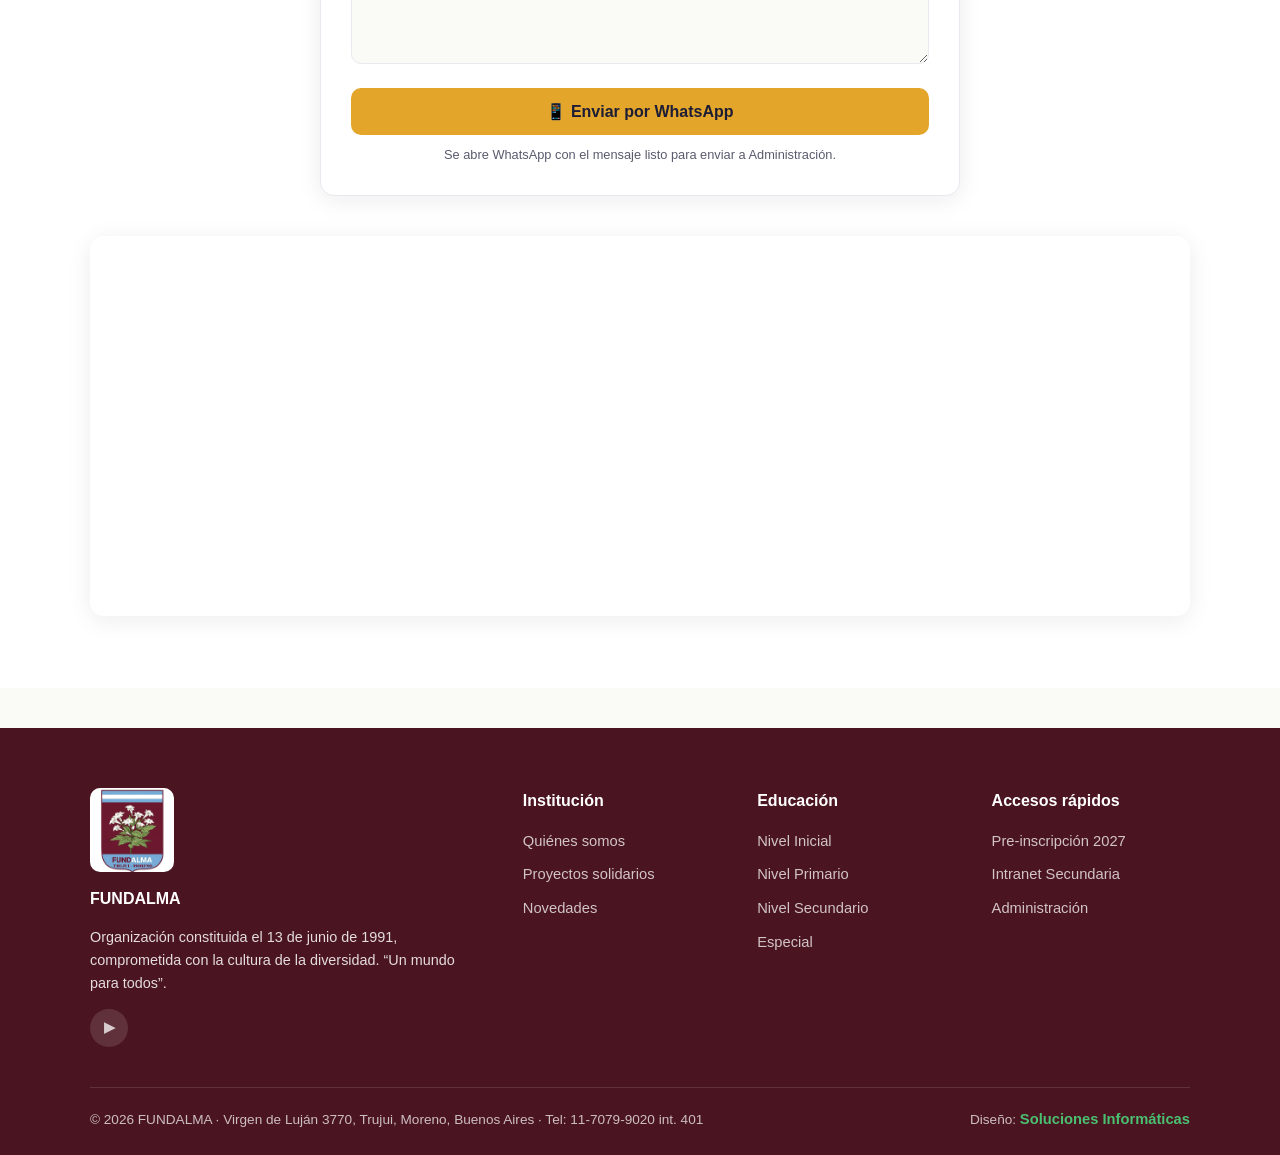
==== commit ebfa693e: "Quitar enlace de Facebook, dejar solo YouTube" ====
--- a/index.html
+++ b/index.html
@@ -240,7 +240,7 @@
         <h4>FUNDALMA</h4>
         <p style="font-size:0.9rem">Organización constituida el 13 de junio de 1991, comprometida con la cultura de la diversidad. “Un mundo para todos”.</p>
         <div class="redes">
-          <a href="https://www.facebook.com/Fundalma-104772634514153/" target="_blank" rel="noopener" title="Facebook">f</a>
+
           <a href="https://www.youtube.com/channel/UC96DOwyqafsPV08anmCAQMQ" target="_blank" rel="noopener" title="YouTube">▶</a>
         </div>
       </div>
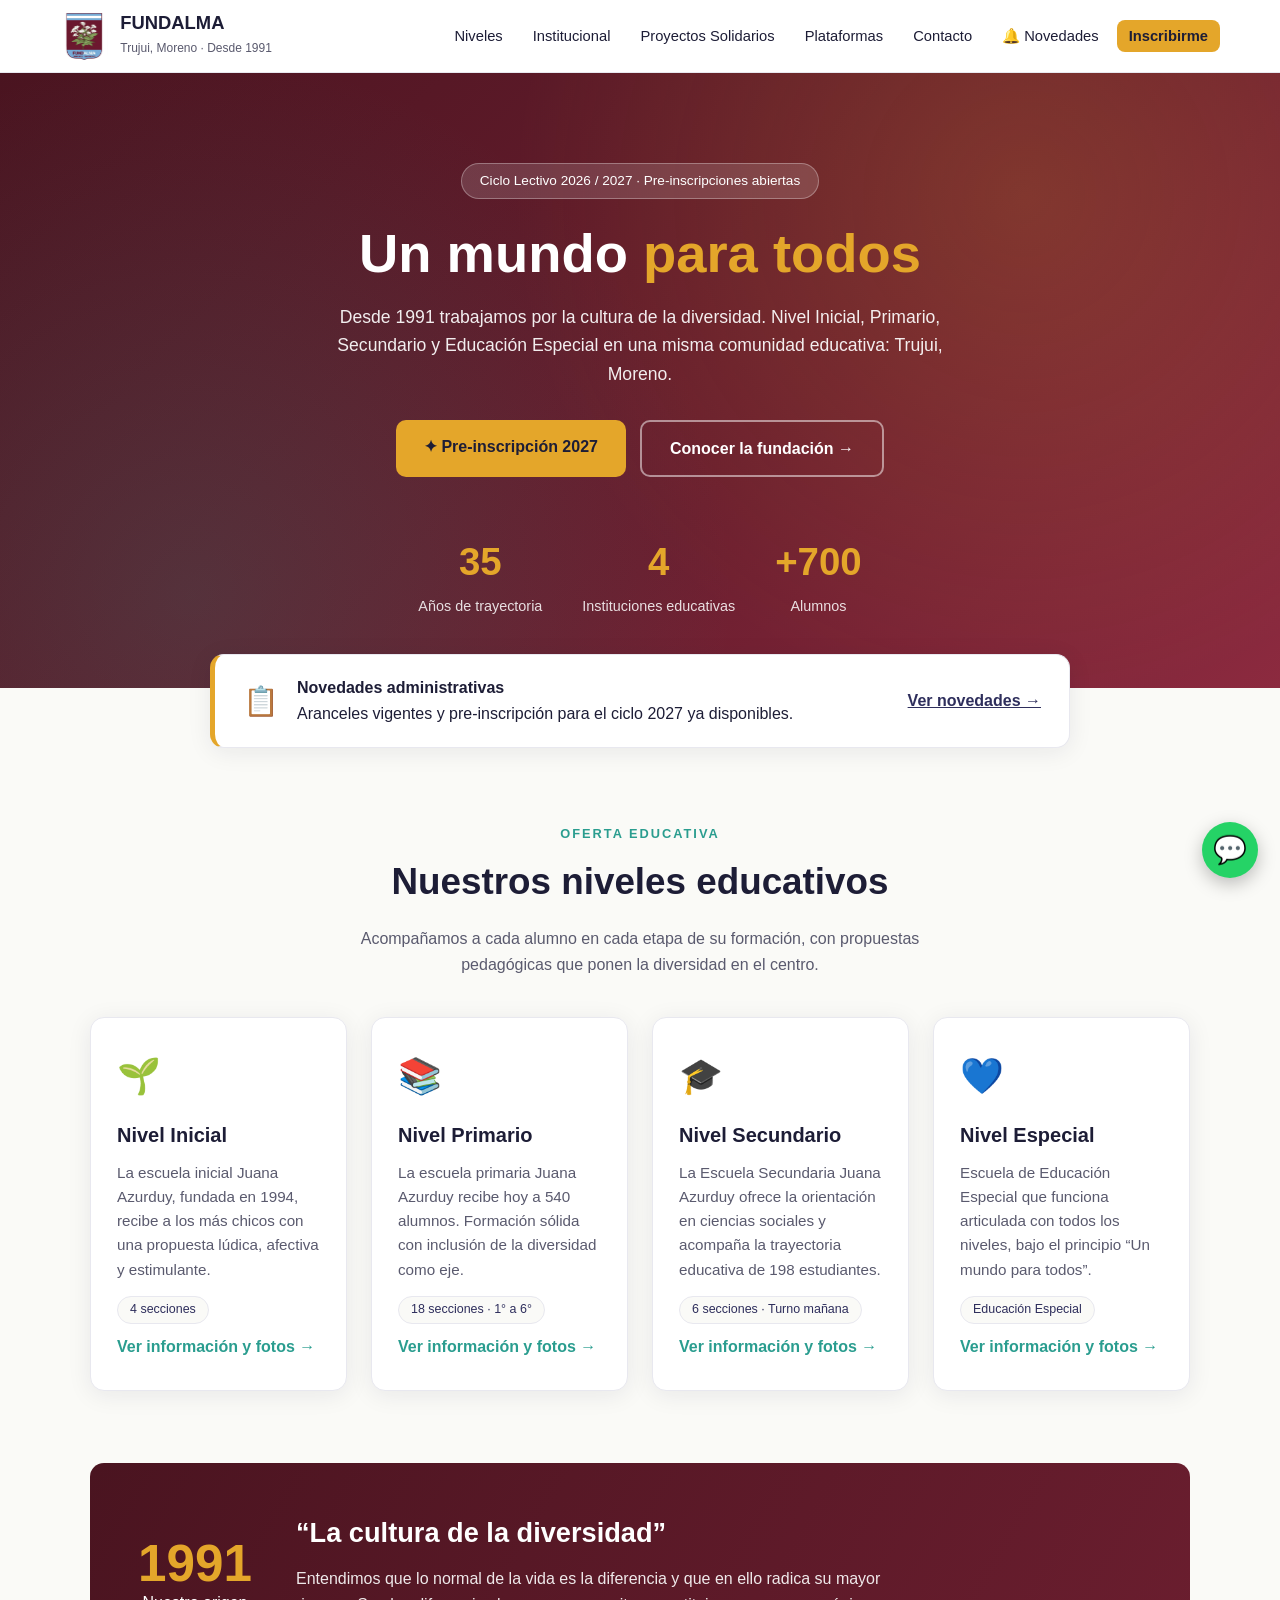
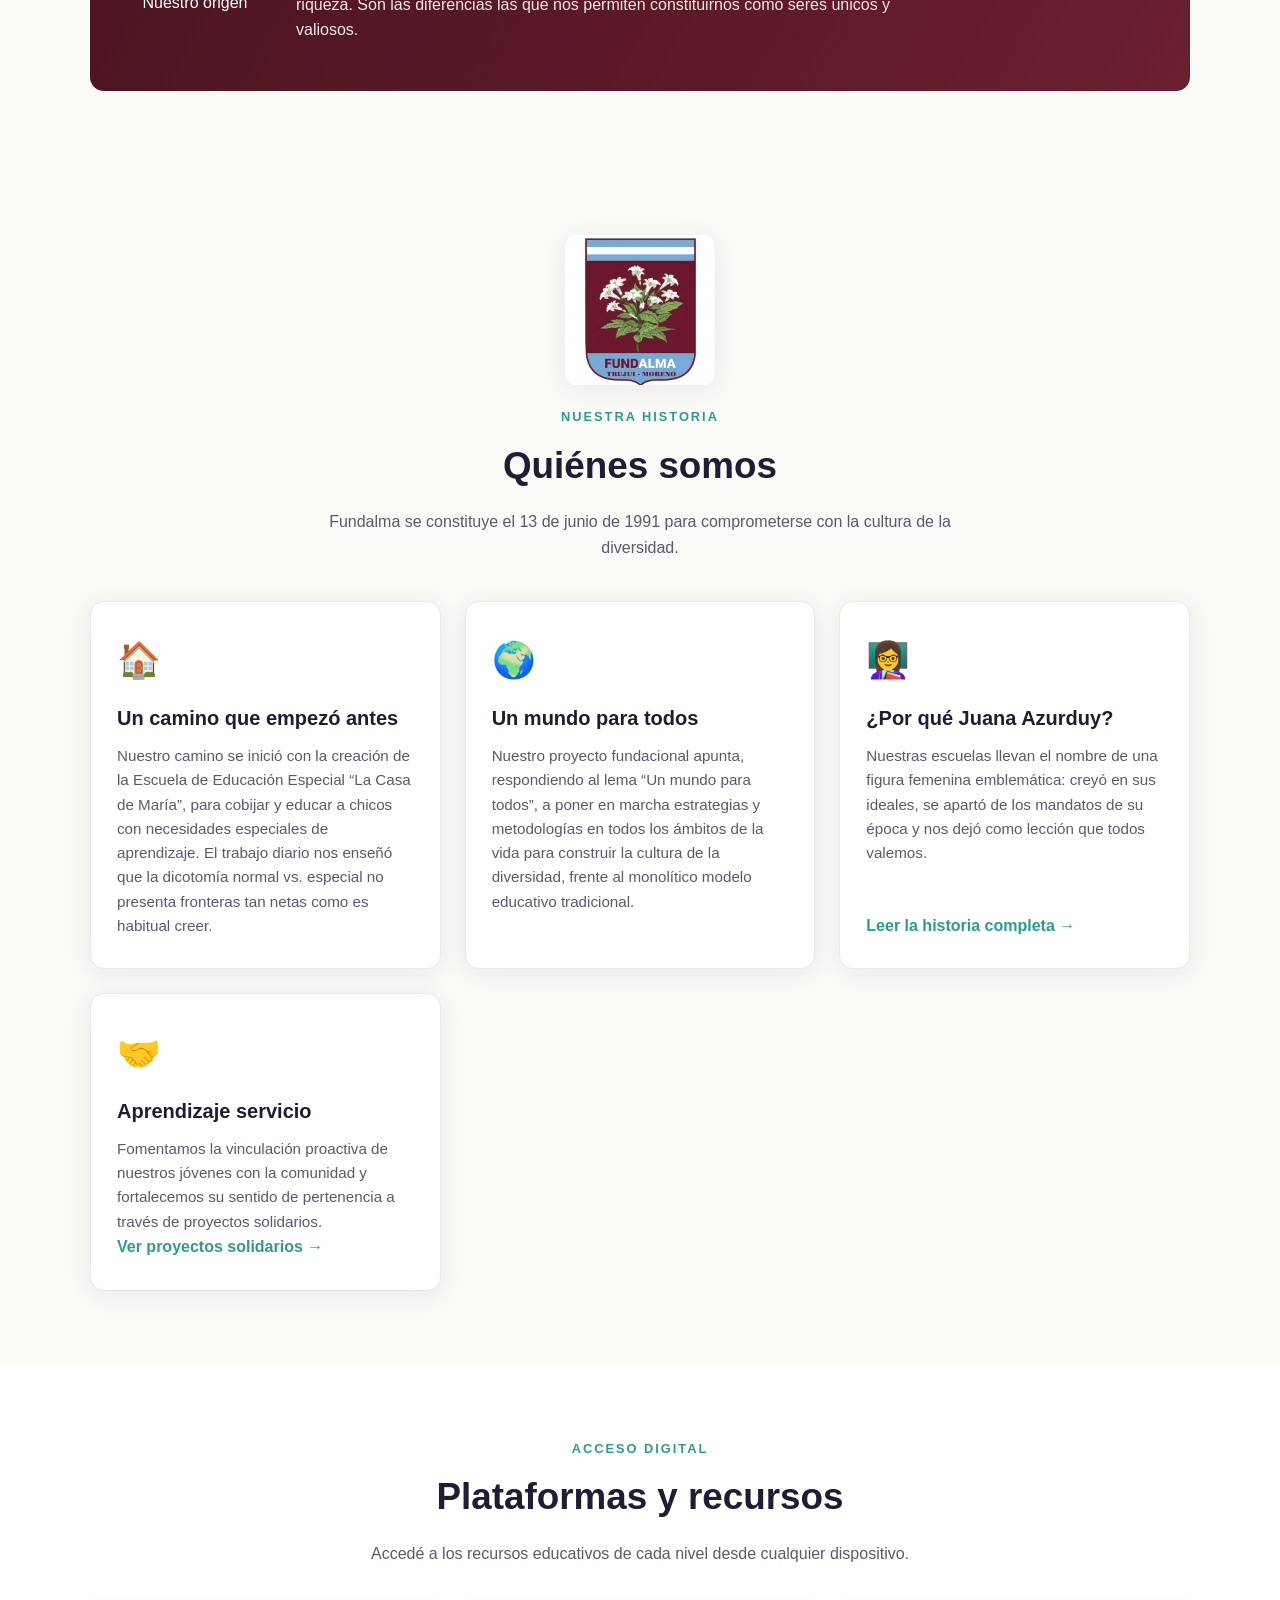
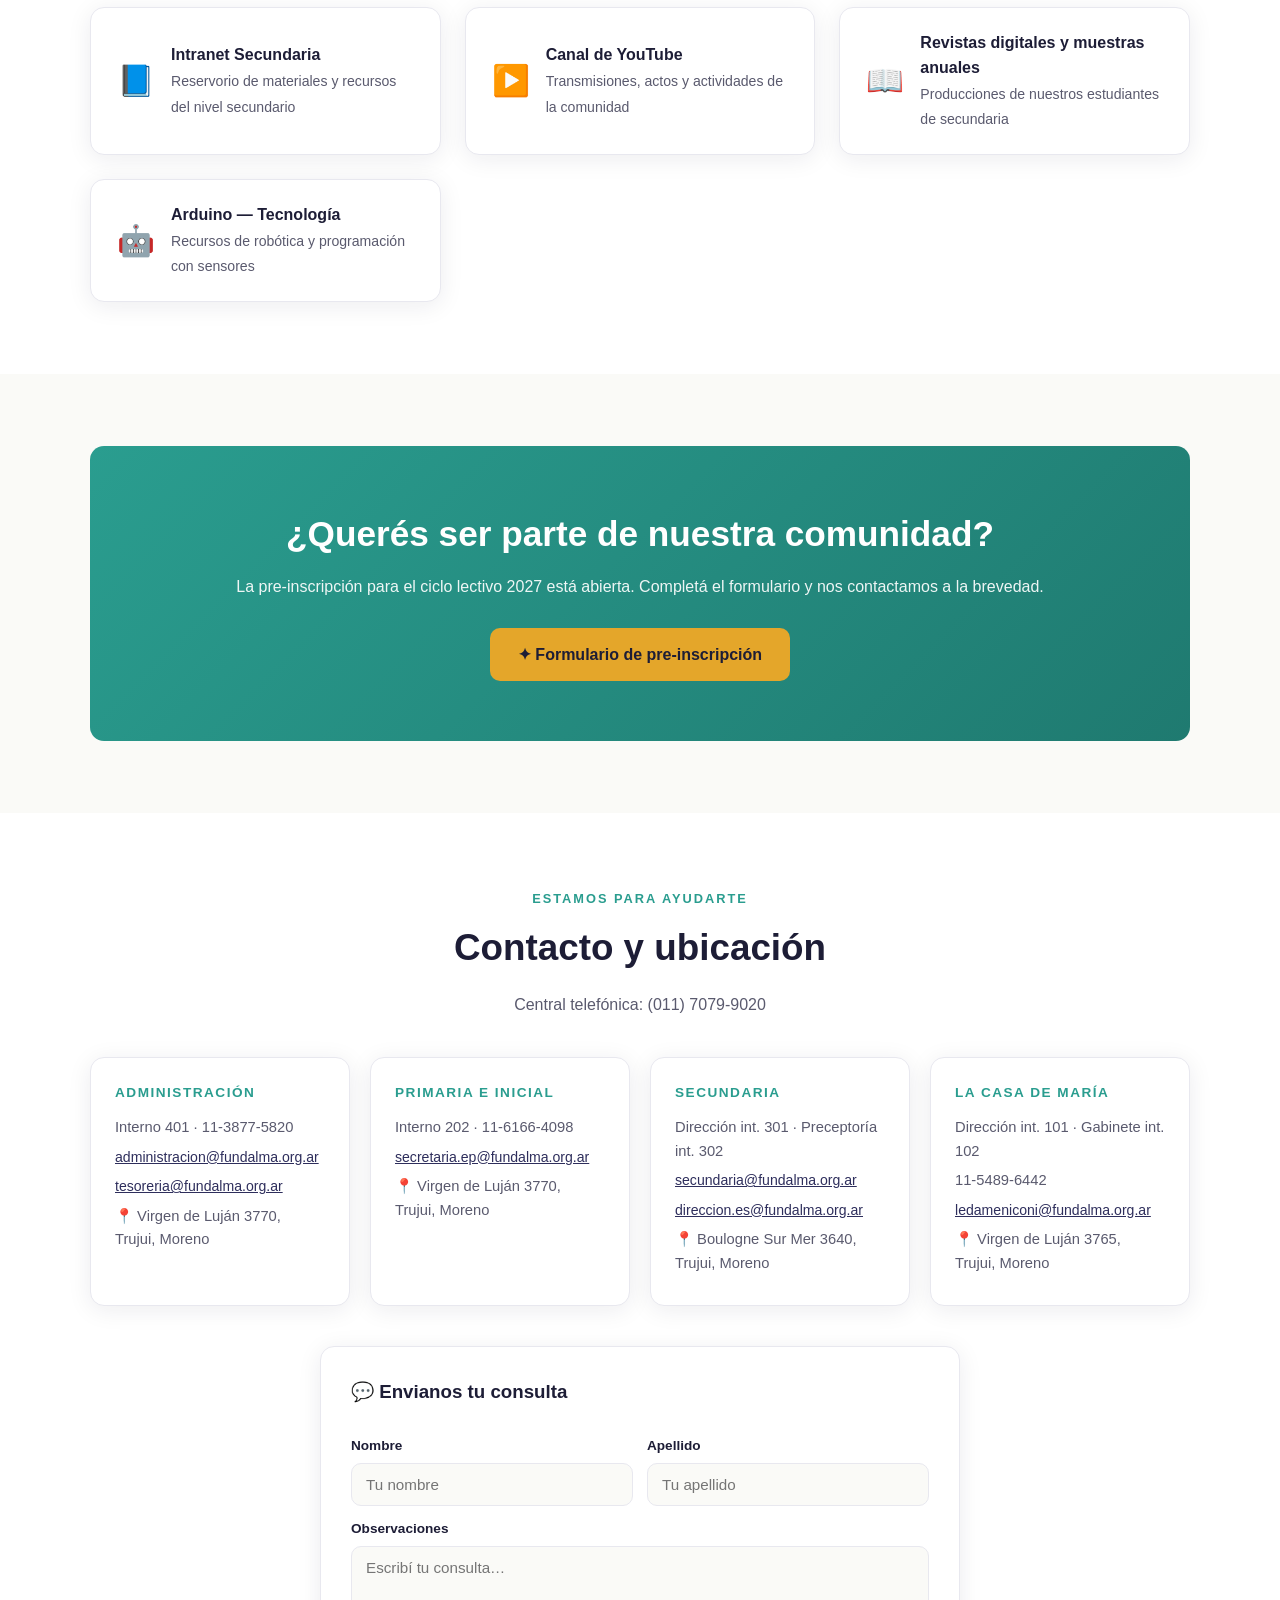
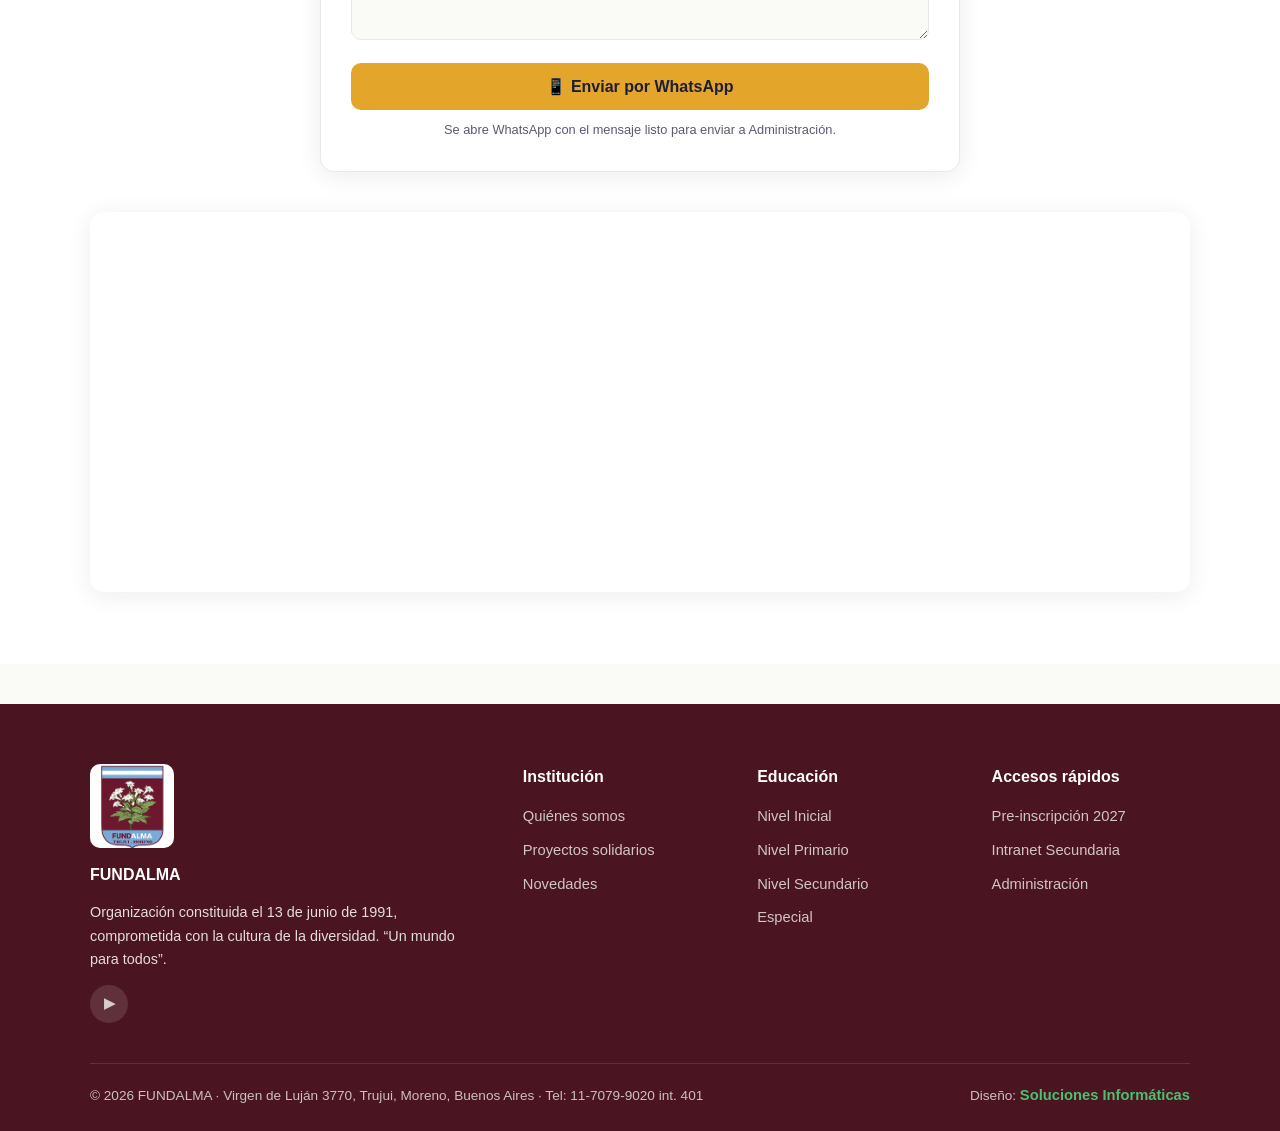
==== commit 6828c809: "Textos actualizados de Nivel Secundario (198 estudiantes, propuesta pedagogica, sin wifi)" ====
--- a/index.html
+++ b/index.html
@@ -75,7 +75,7 @@
       <div class="card">
         <div class="icono">🎓</div>
         <h3>Nivel Secundario</h3>
-        <p>Bachiller en Ciencias Sociales con foco en el ingreso universitario, alfabetización digital y proyectos solidarios. 190 alumnos.</p>
+        <p>La Escuela Secundaria Juana Azurduy ofrece la orientación en ciencias sociales y acompaña la trayectoria educativa de 198 estudiantes.</p>
         <span class="tag">6 secciones · Turno mañana</span>
         <a class="link" href="nivel-secundario.html">Ver información y fotos →</a>
       </div>
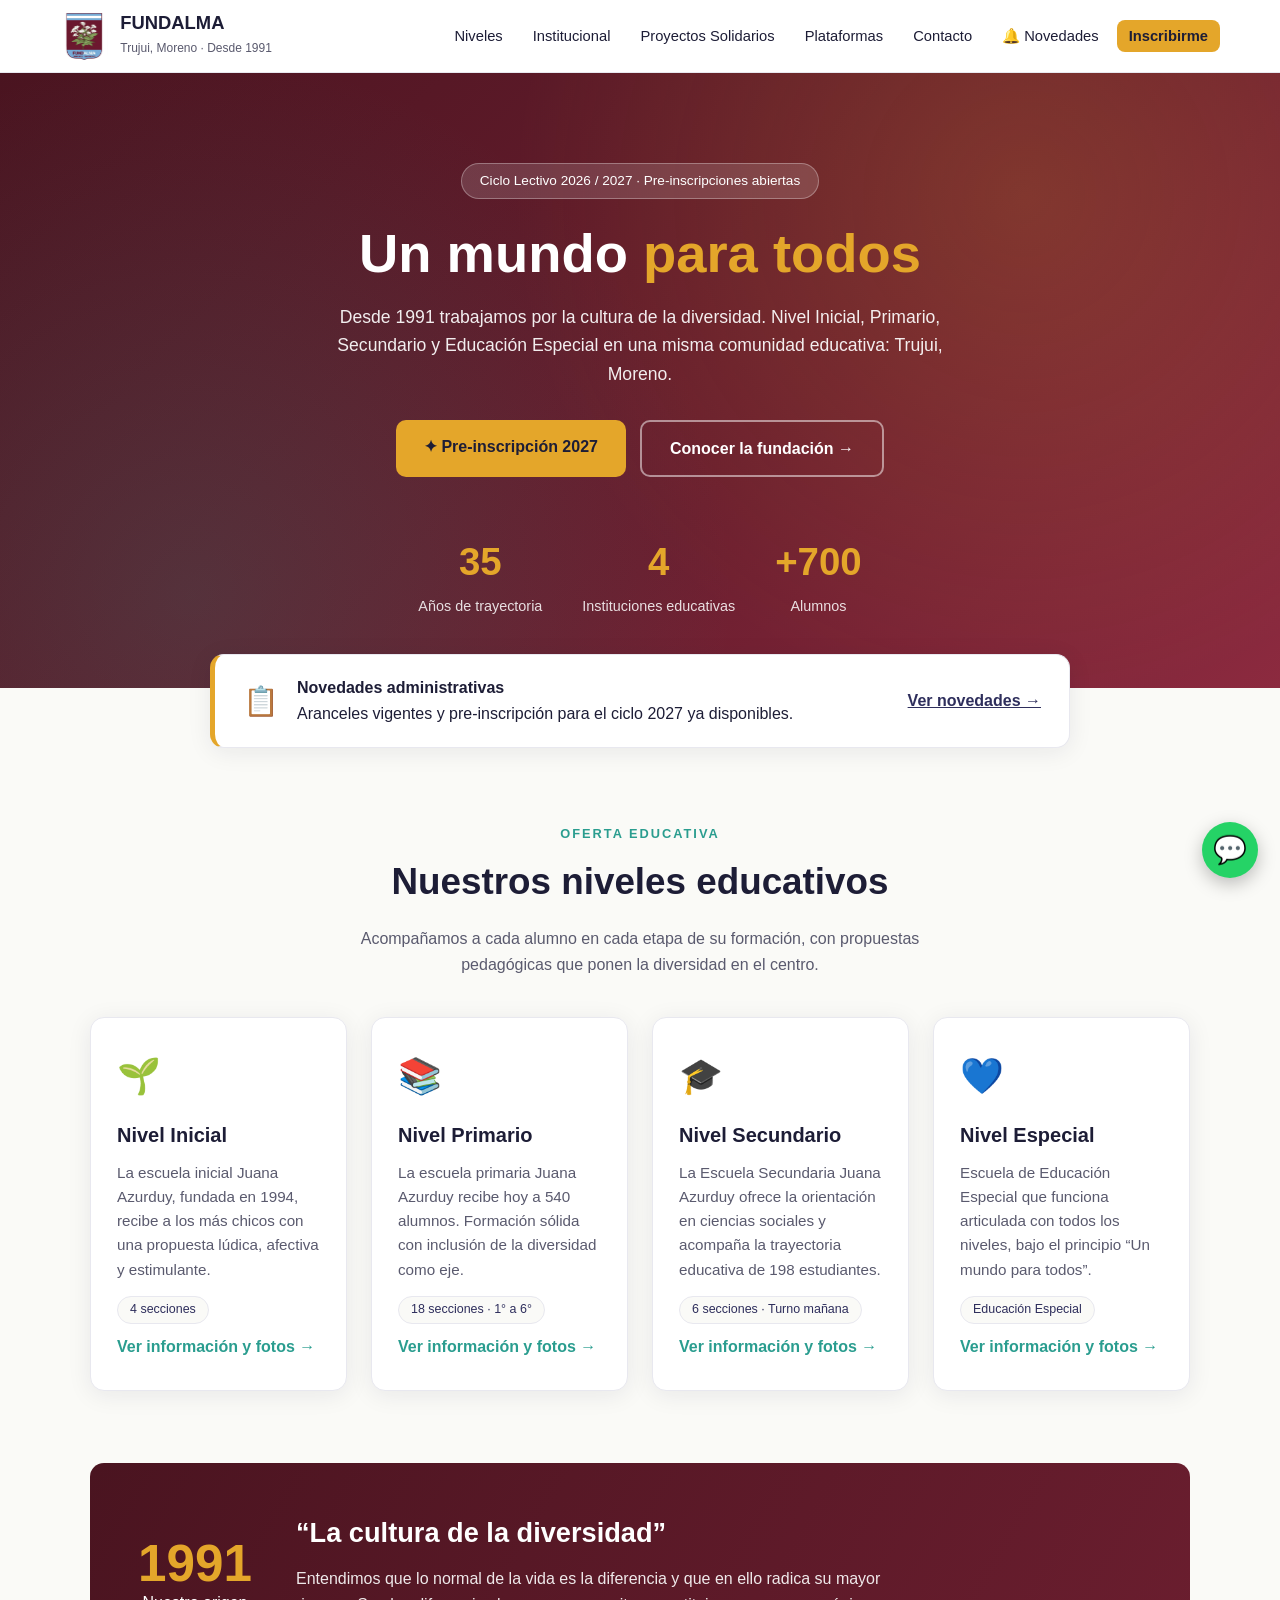
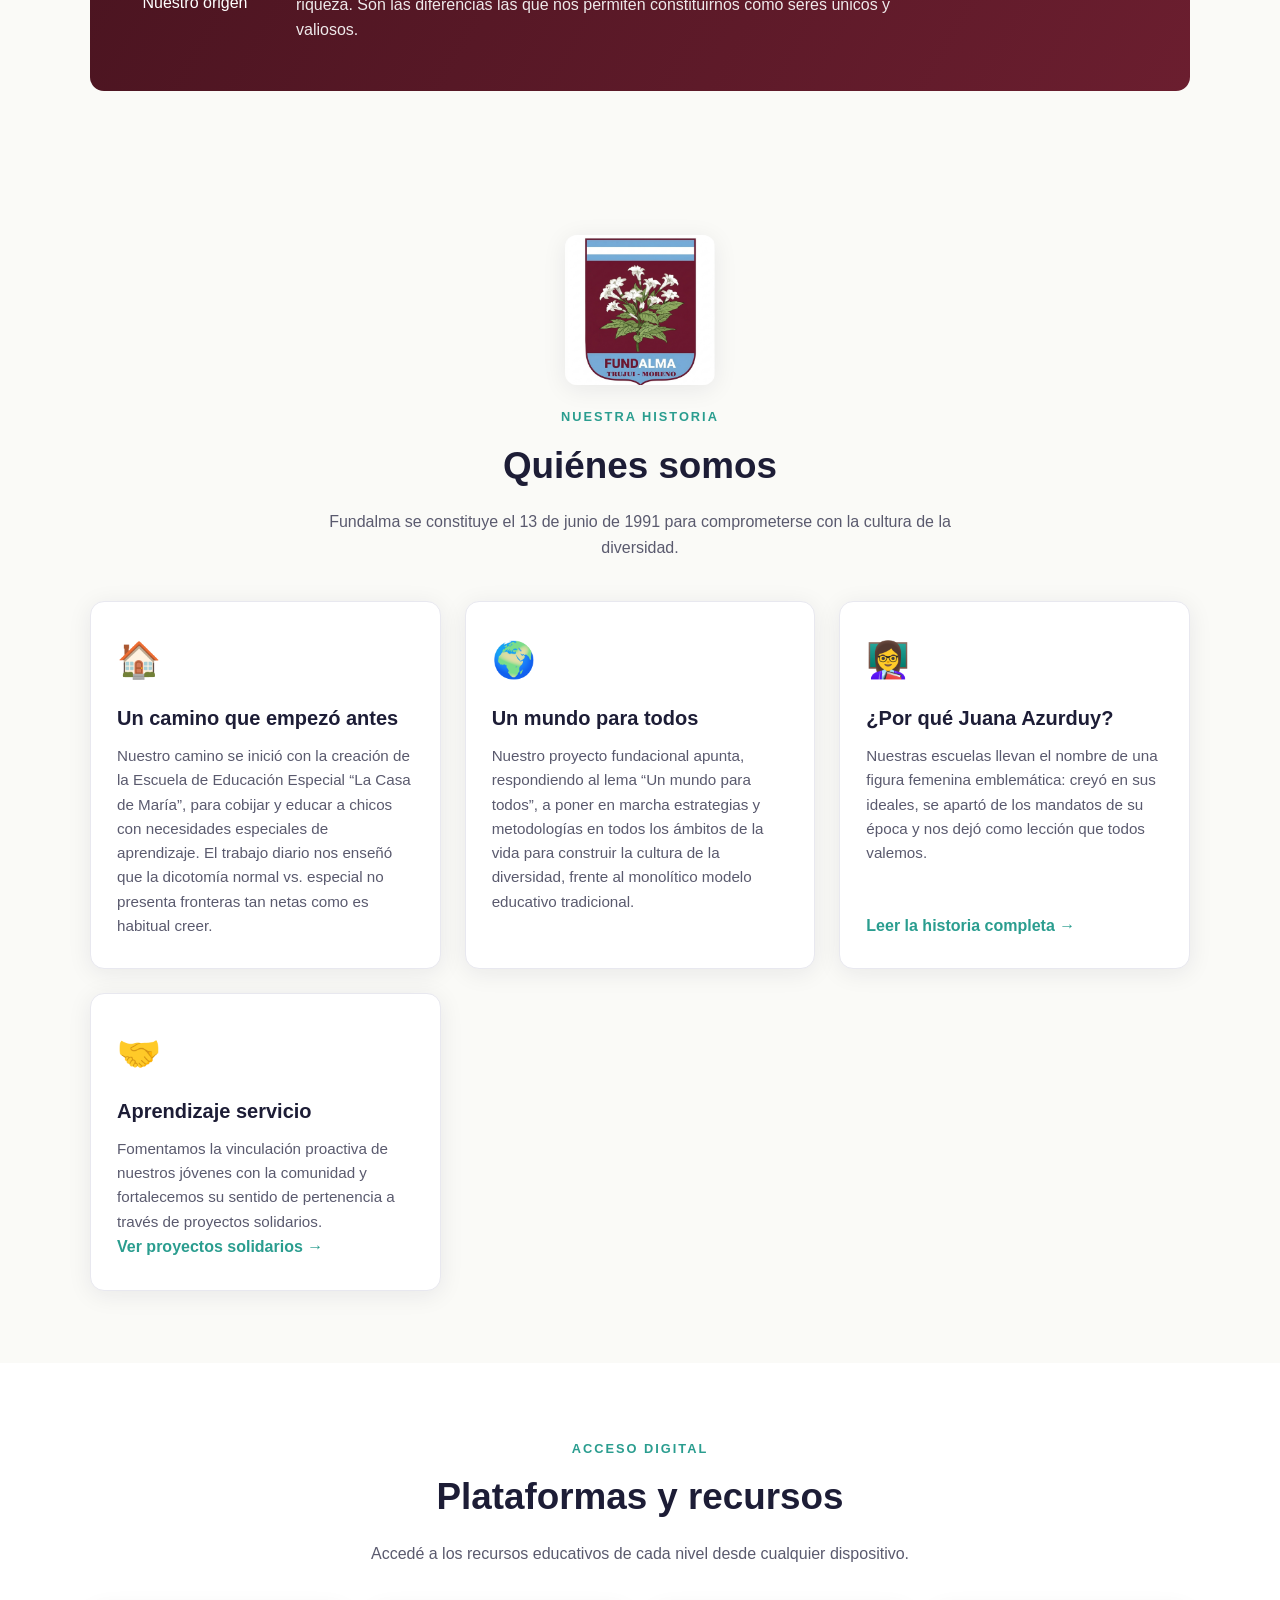
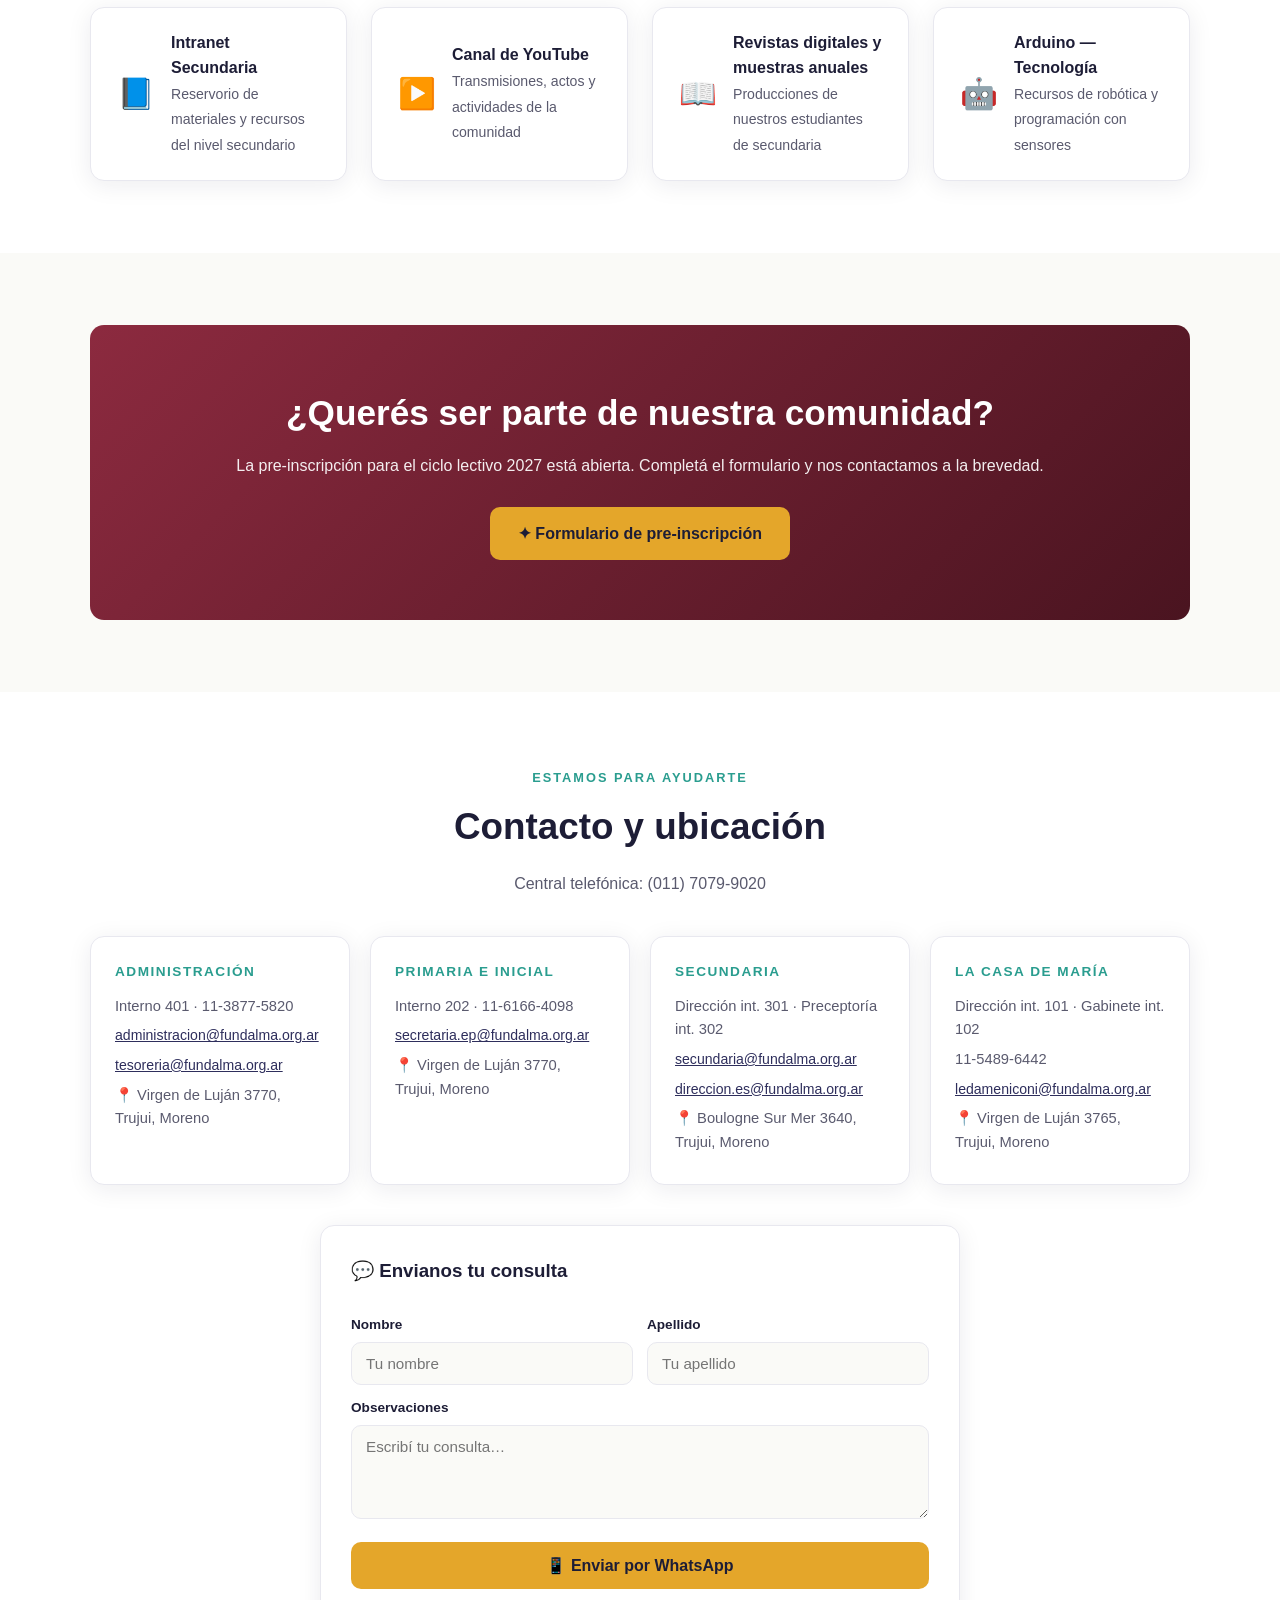
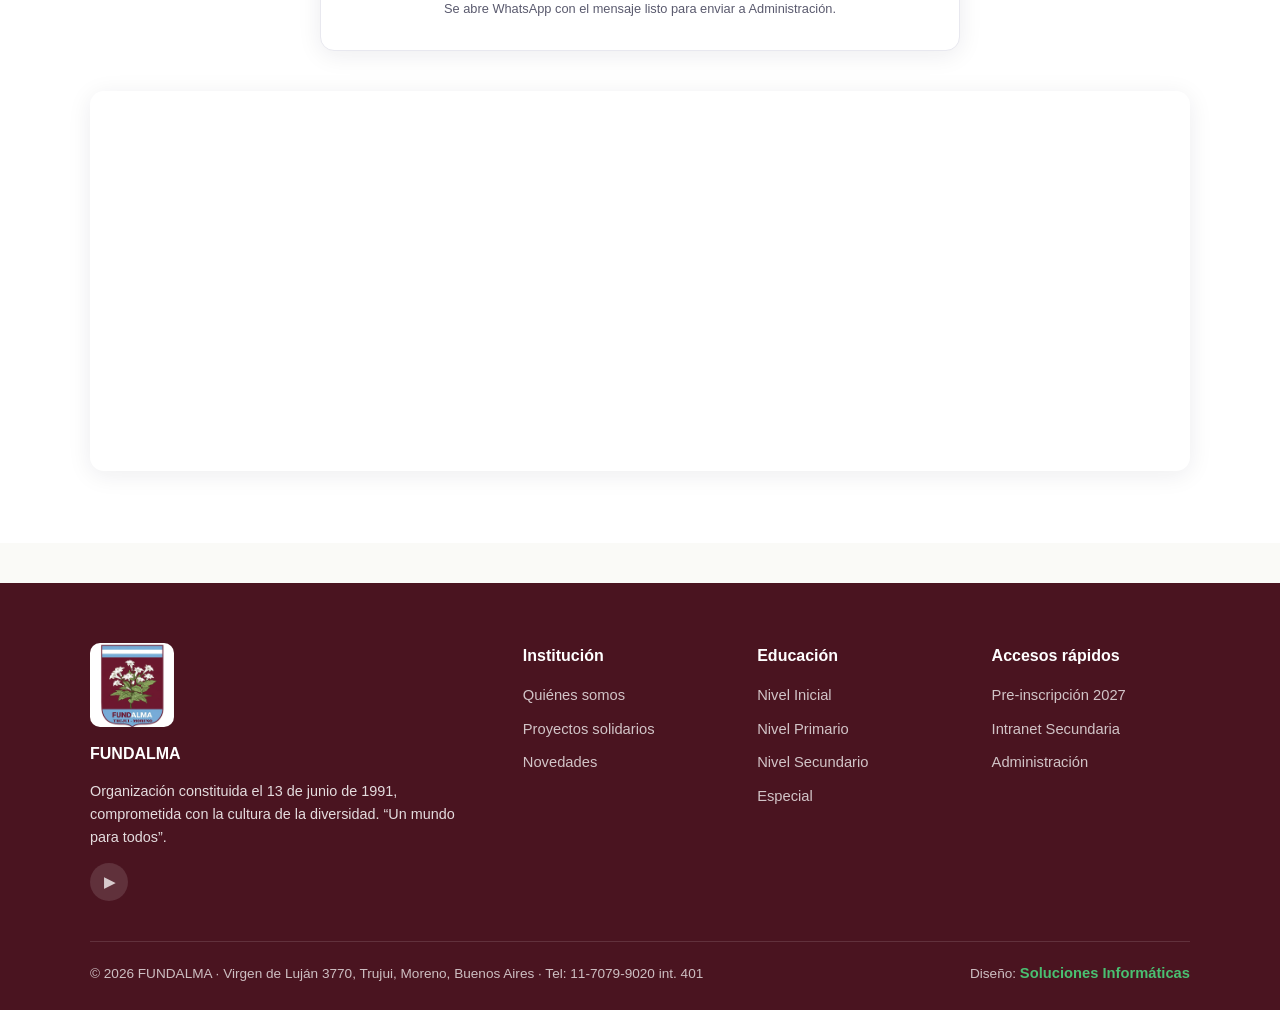
==== commit 3655f49d: "Plataformas: 4 tarjetas alineadas en una fila" ====
--- a/index.html
+++ b/index.html
@@ -140,7 +140,7 @@
     <span class="kicker">Acceso digital</span>
     <h2 class="titulo">Plataformas y recursos</h2>
     <p class="sub">Accedé a los recursos educativos de cada nivel desde cualquier dispositivo.</p>
-    <div class="grid grid-2" style="text-align:left">
+    <div class="grid grid-4" style="text-align:left">
       <a class="acceso" href="https://sites.google.com/fundalma.org.ar/secundaria-reservorio-/inicio" target="_blank" rel="noopener">
         <span class="emoji">📘</span>
         <div><strong>Intranet Secundaria</strong><span>Reservorio de materiales y recursos del nivel secundario</span></div>
--- a/css/styles.css
+++ b/css/styles.css
@@ -178,7 +178,7 @@
 
 /* ---------- CTA final ---------- */
 .cta-final {
-  background: linear-gradient(135deg, var(--acento-2), #1f7a70);
+  background: linear-gradient(135deg, var(--bordo-claro), var(--bordo));
   color: var(--blanco); text-align: center; border-radius: var(--radio); padding: 60px 30px;
 }
 .cta-final h2 { font-size: clamp(1.5rem, 3vw, 2.2rem); margin-bottom: 12px; }
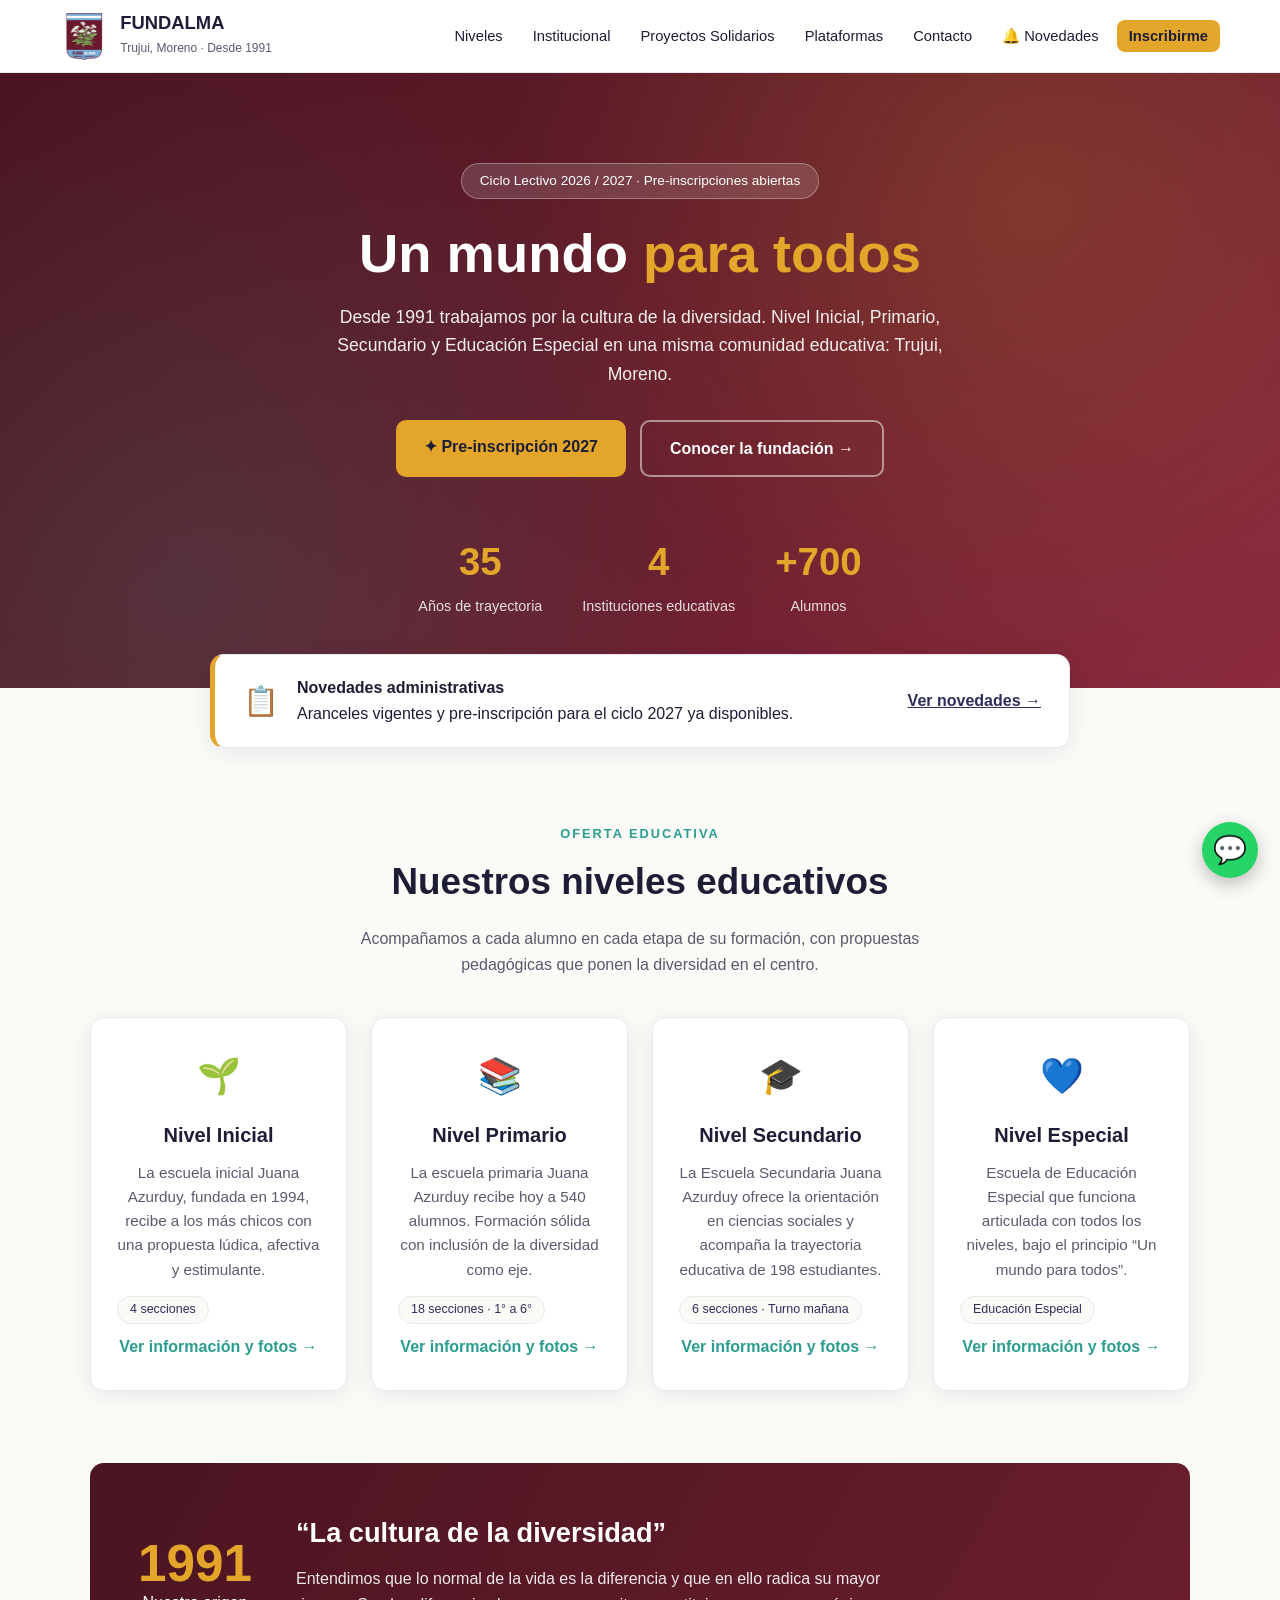
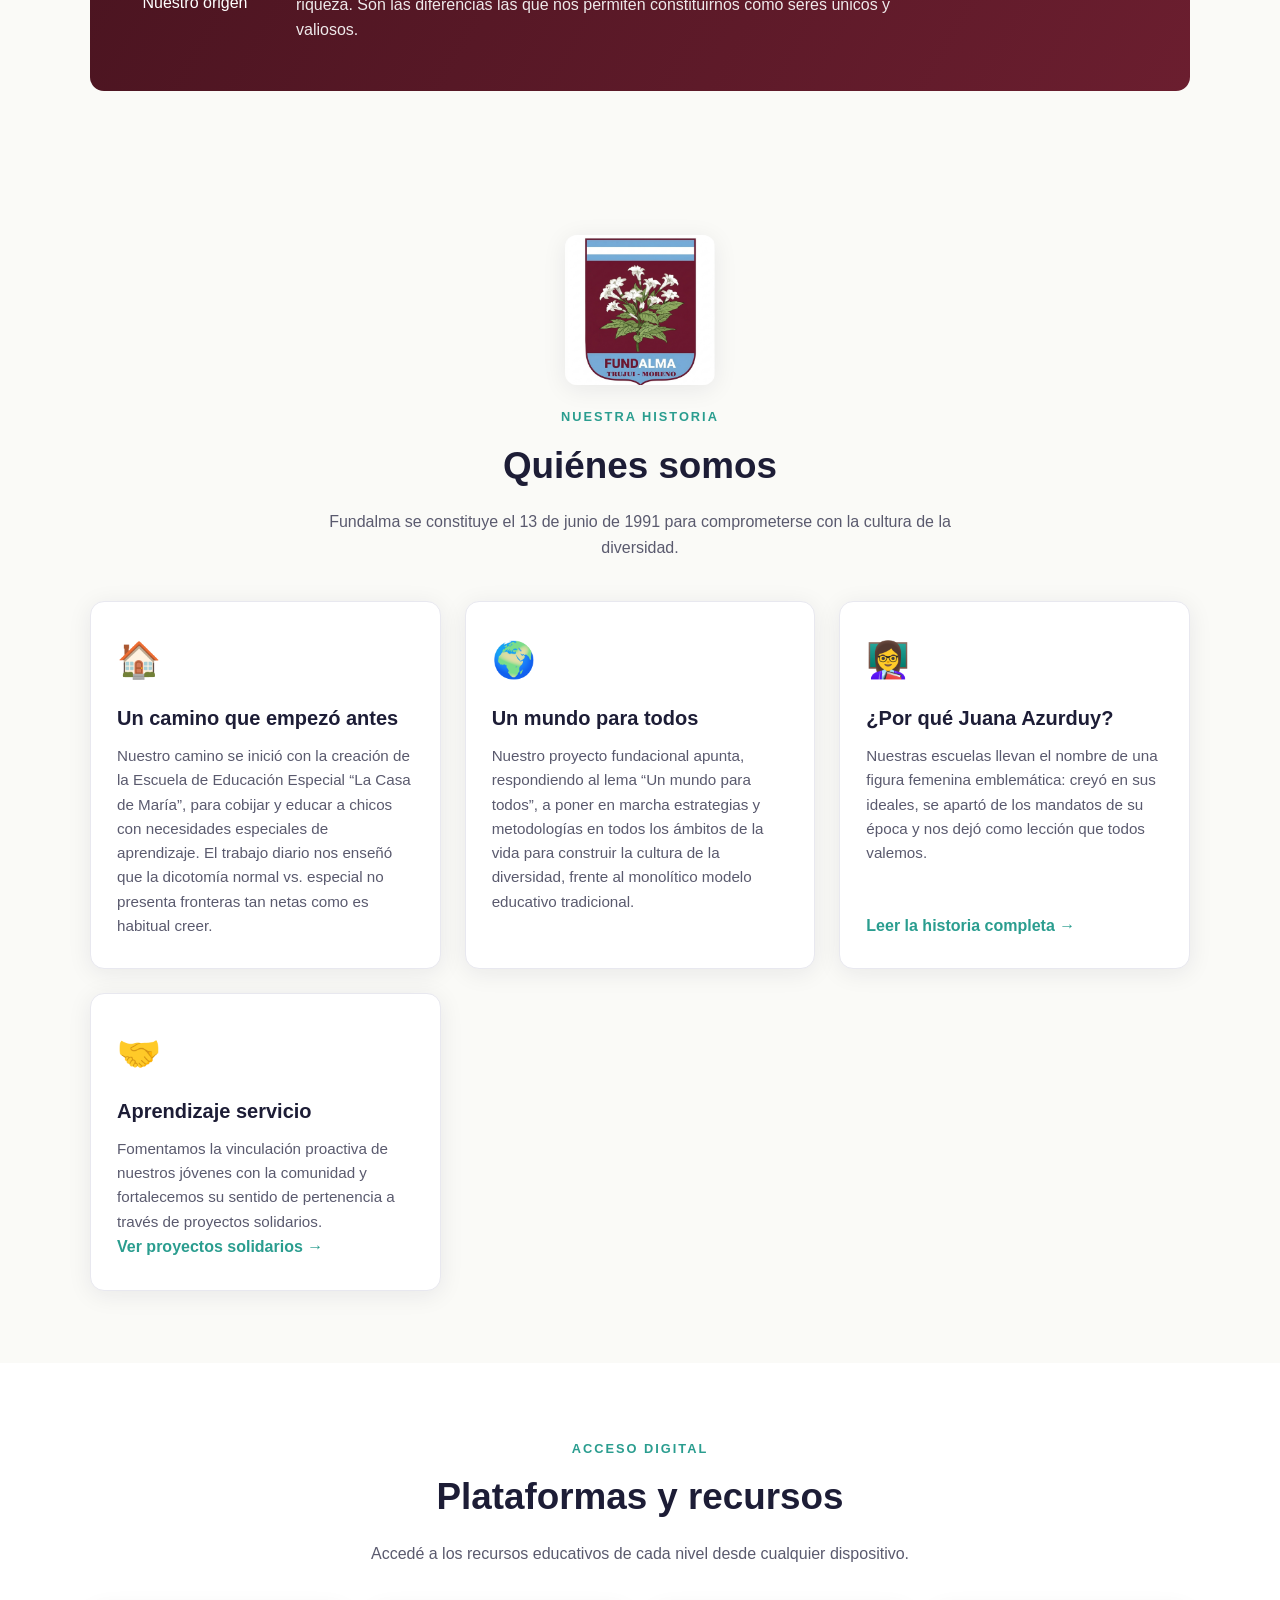
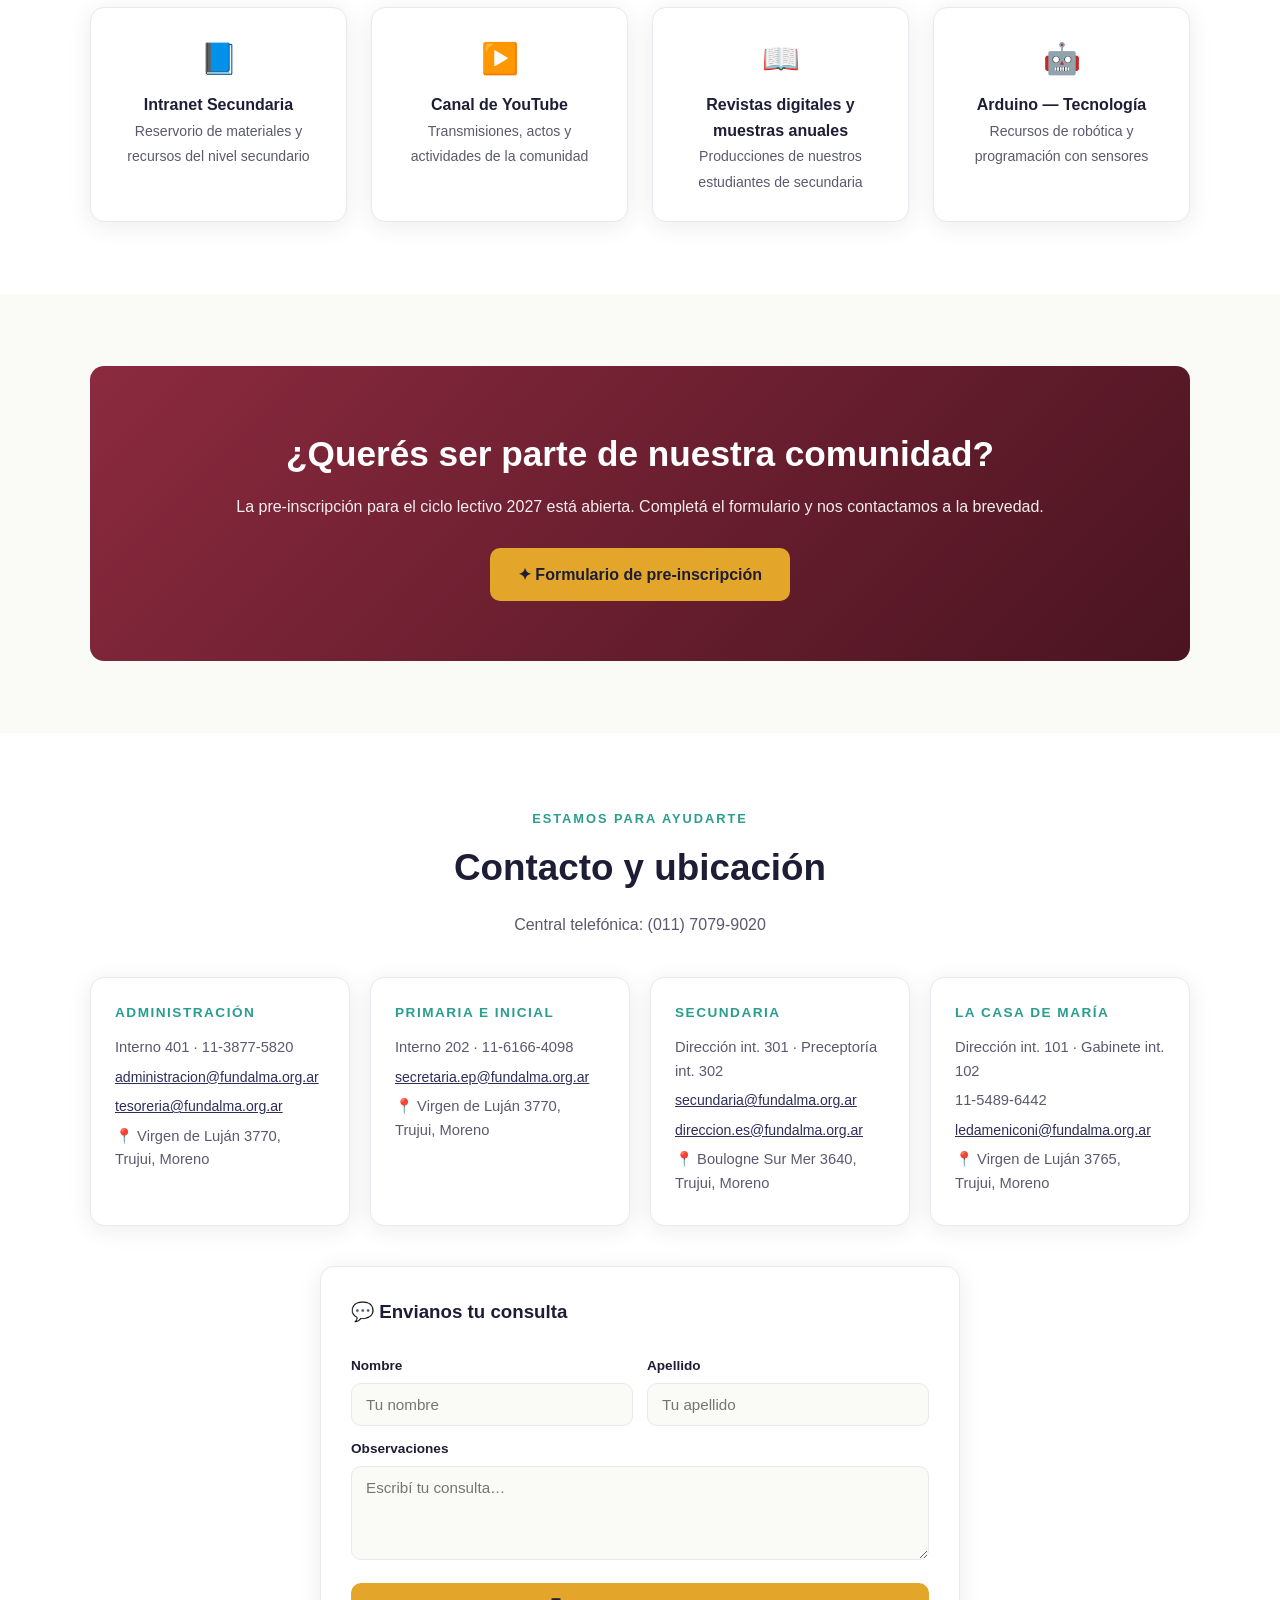
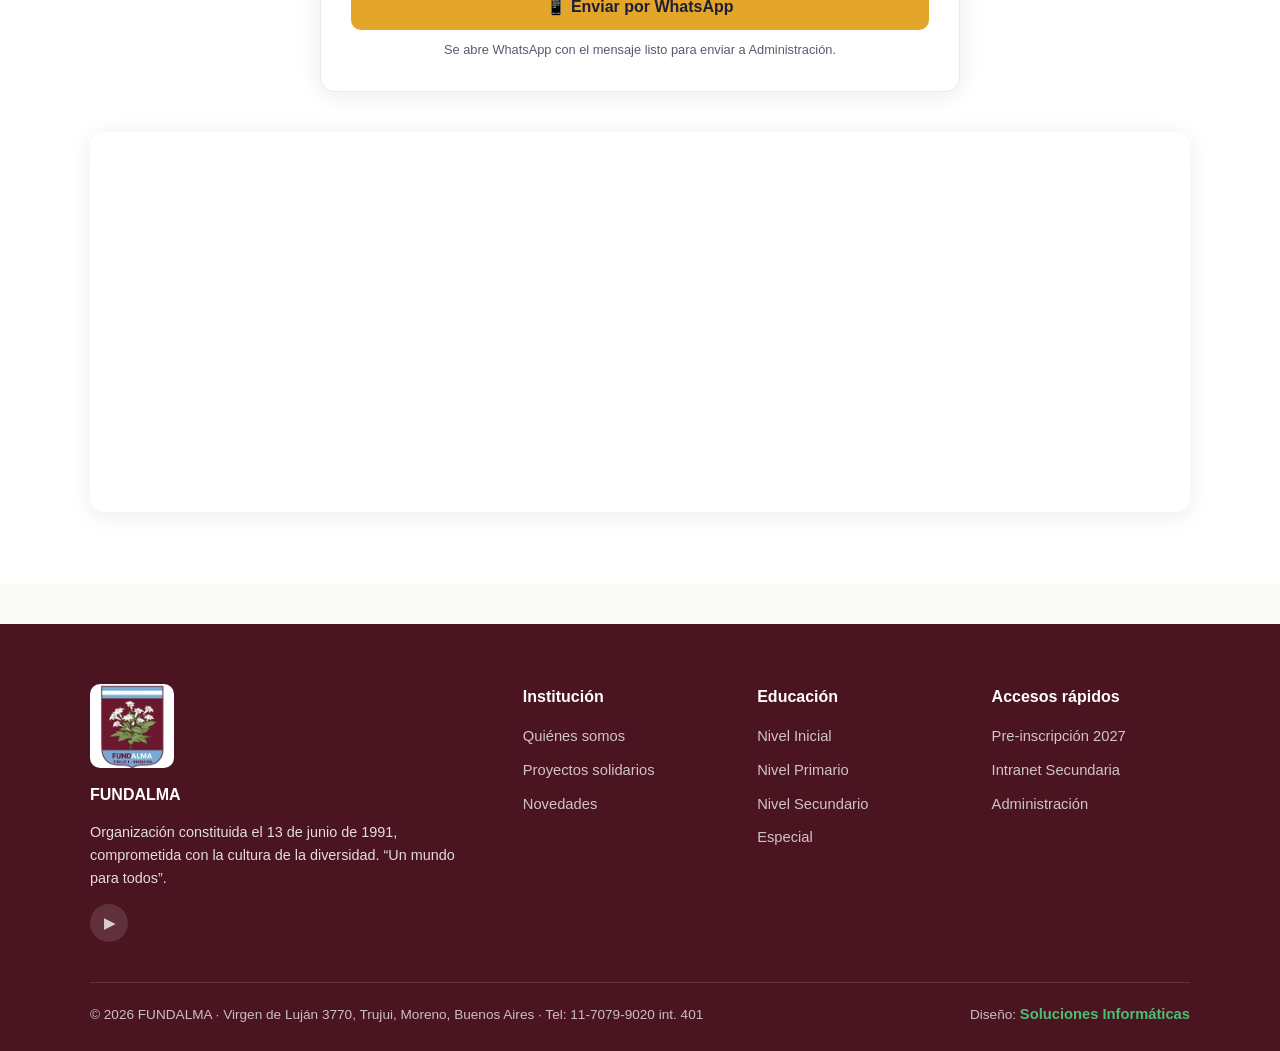
==== commit a170cf41: "Tarjetas de plataformas con texto centrado" ====
--- a/index.html
+++ b/index.html
@@ -57,7 +57,7 @@
     <span class="kicker">Oferta educativa</span>
     <h2 class="titulo">Nuestros niveles educativos</h2>
     <p class="sub">Acompañamos a cada alumno en cada etapa de su formación, con propuestas pedagógicas que ponen la diversidad en el centro.</p>
-    <div class="grid grid-4" style="text-align:left">
+    <div class="grid grid-4">
       <div class="card">
         <div class="icono">🌱</div>
         <h3>Nivel Inicial</h3>
--- a/css/styles.css
+++ b/css/styles.css
@@ -149,6 +149,7 @@
 }
 .acceso:hover { transform: translateY(-3px); }
 .acceso .emoji { font-size: 1.9rem; }
+.grid-4 .acceso { flex-direction: column; text-align: center; justify-content: flex-start; gap: 10px; padding: 26px 20px; }
 .acceso strong { display: block; }
 .acceso span { color: var(--gris); font-size: 0.88rem; }
 
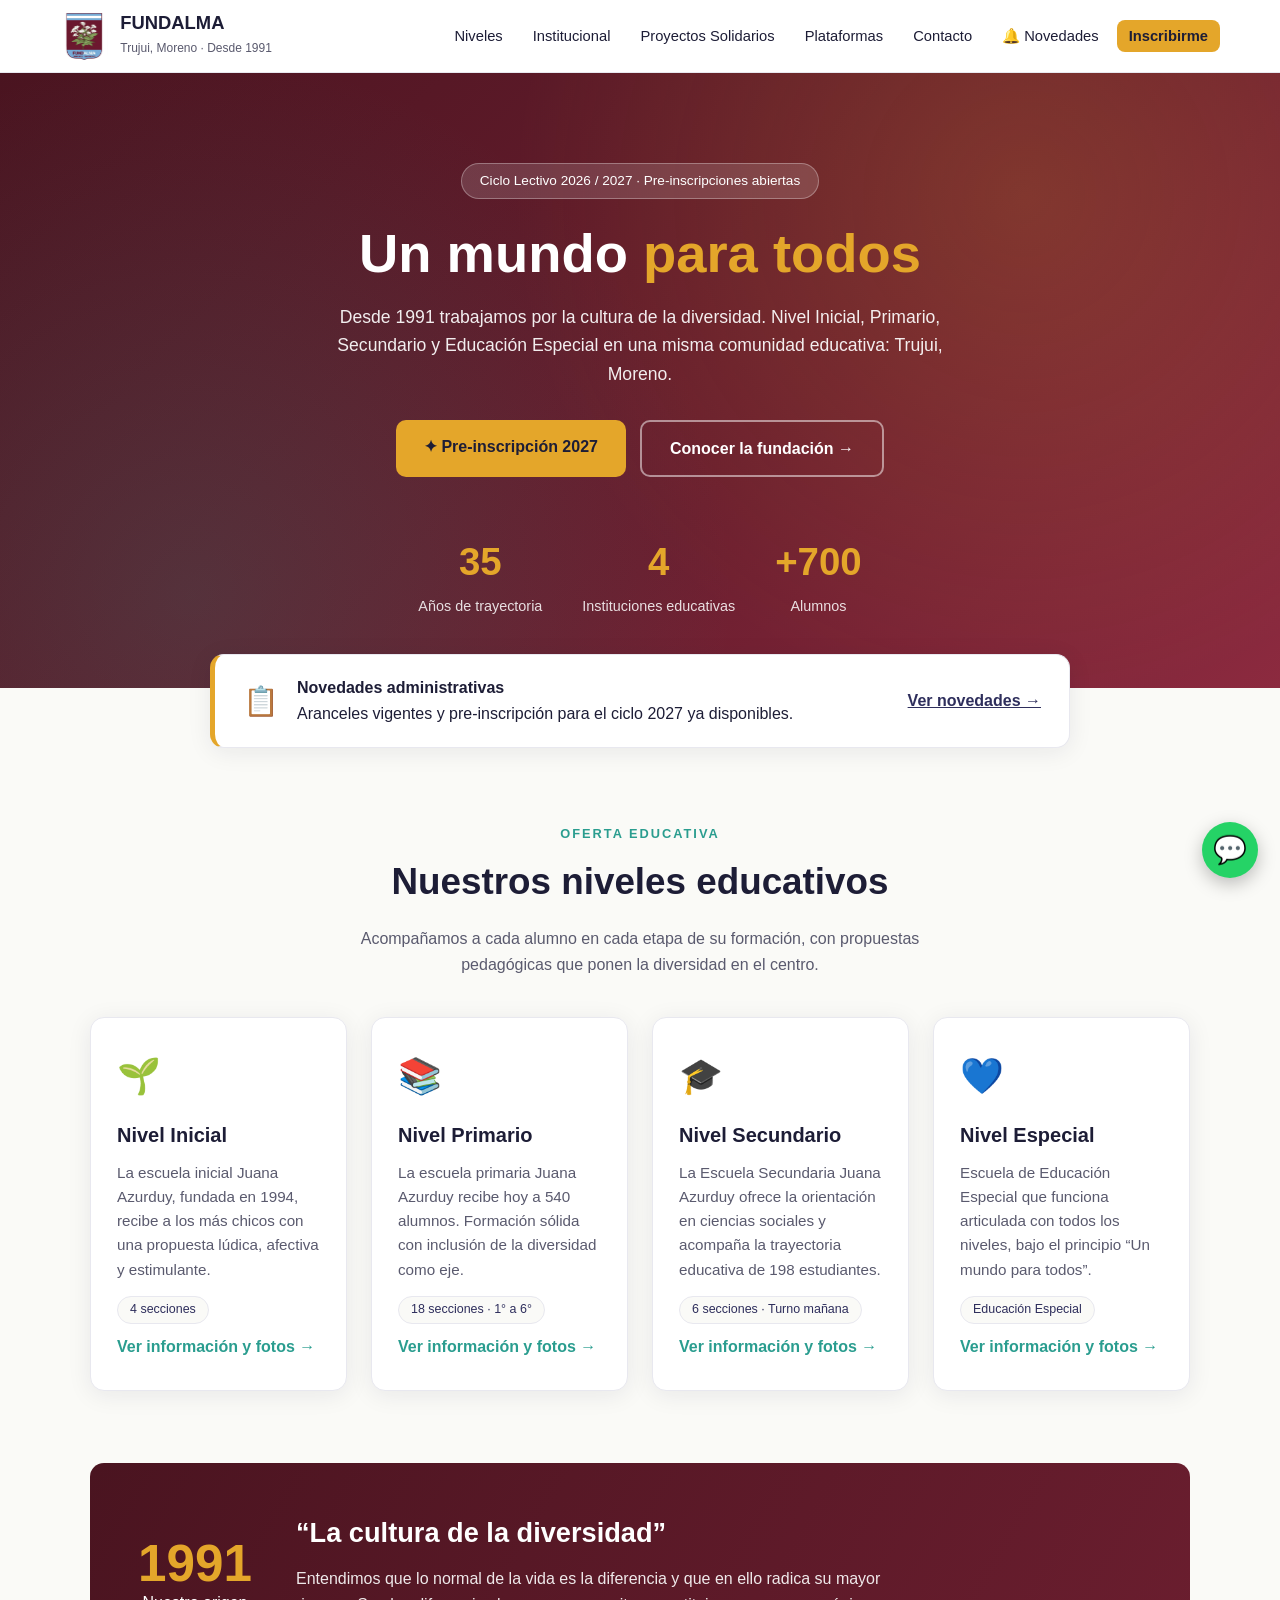
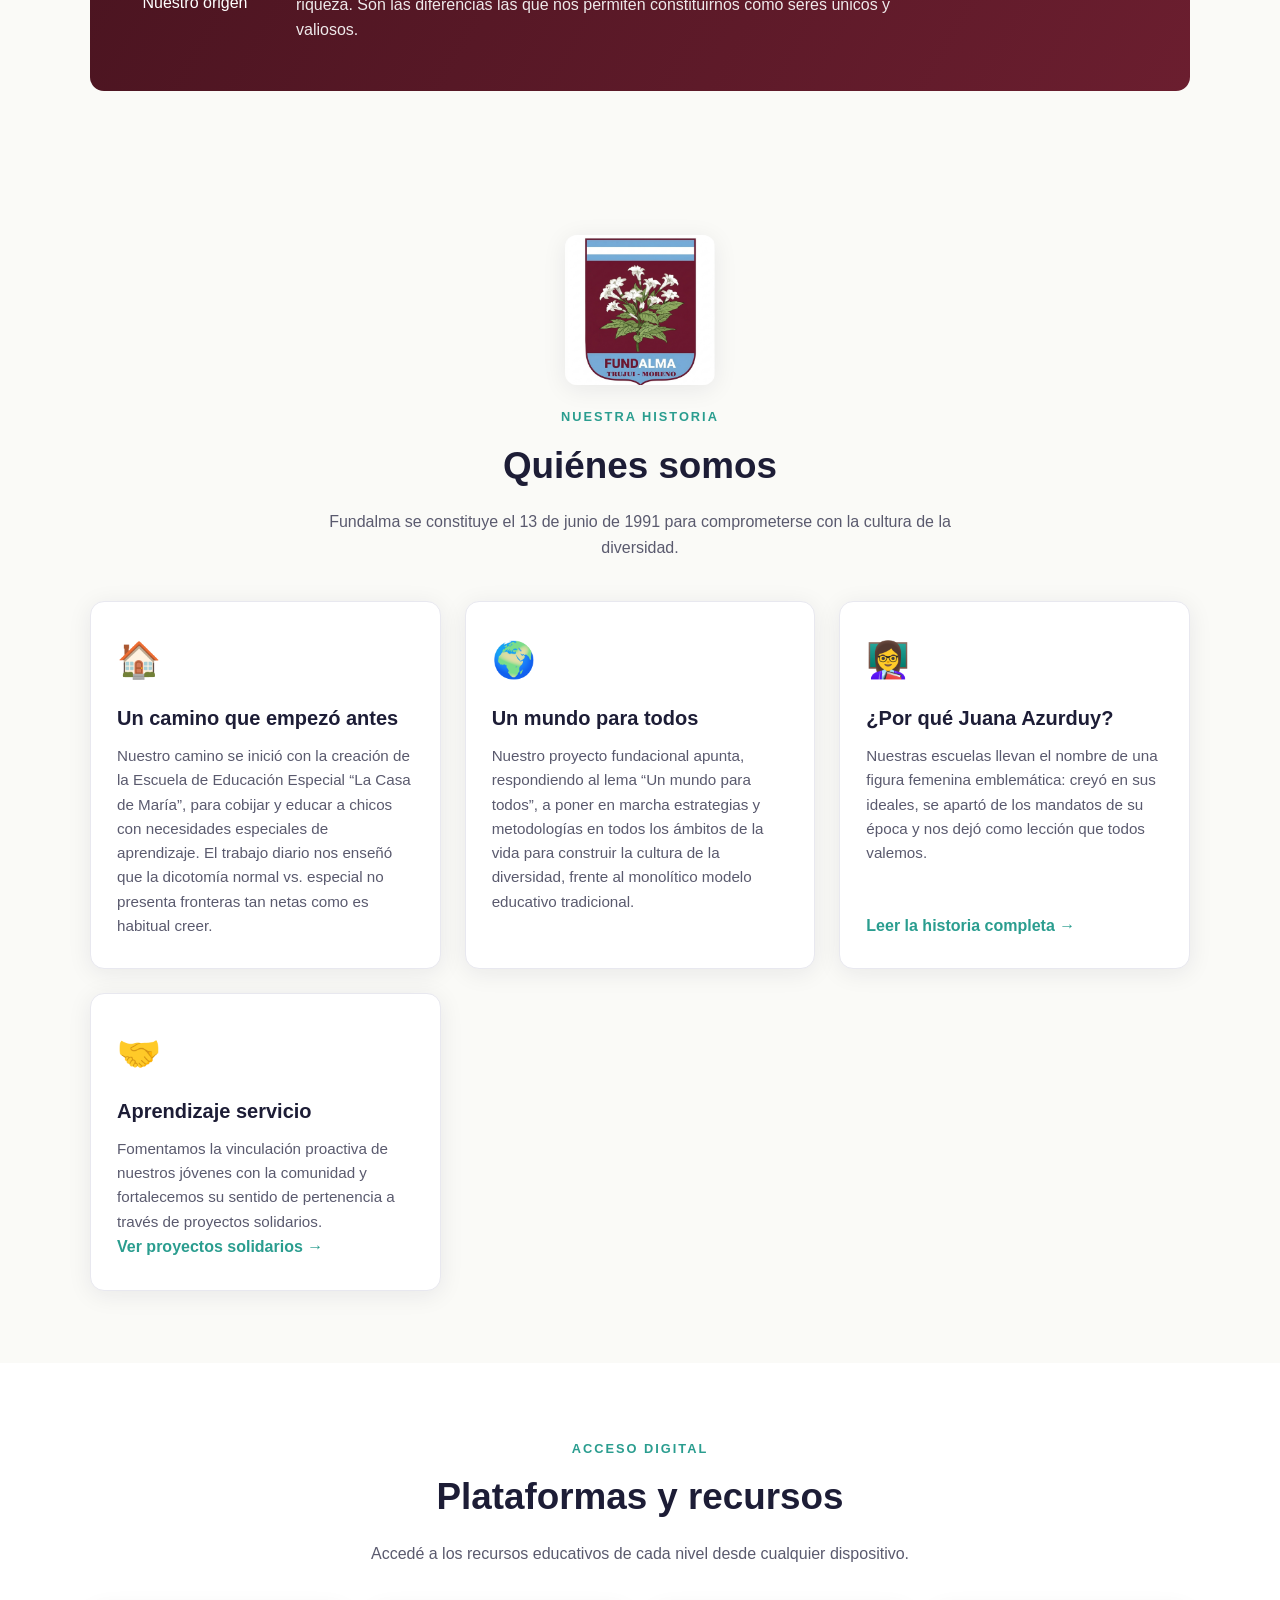
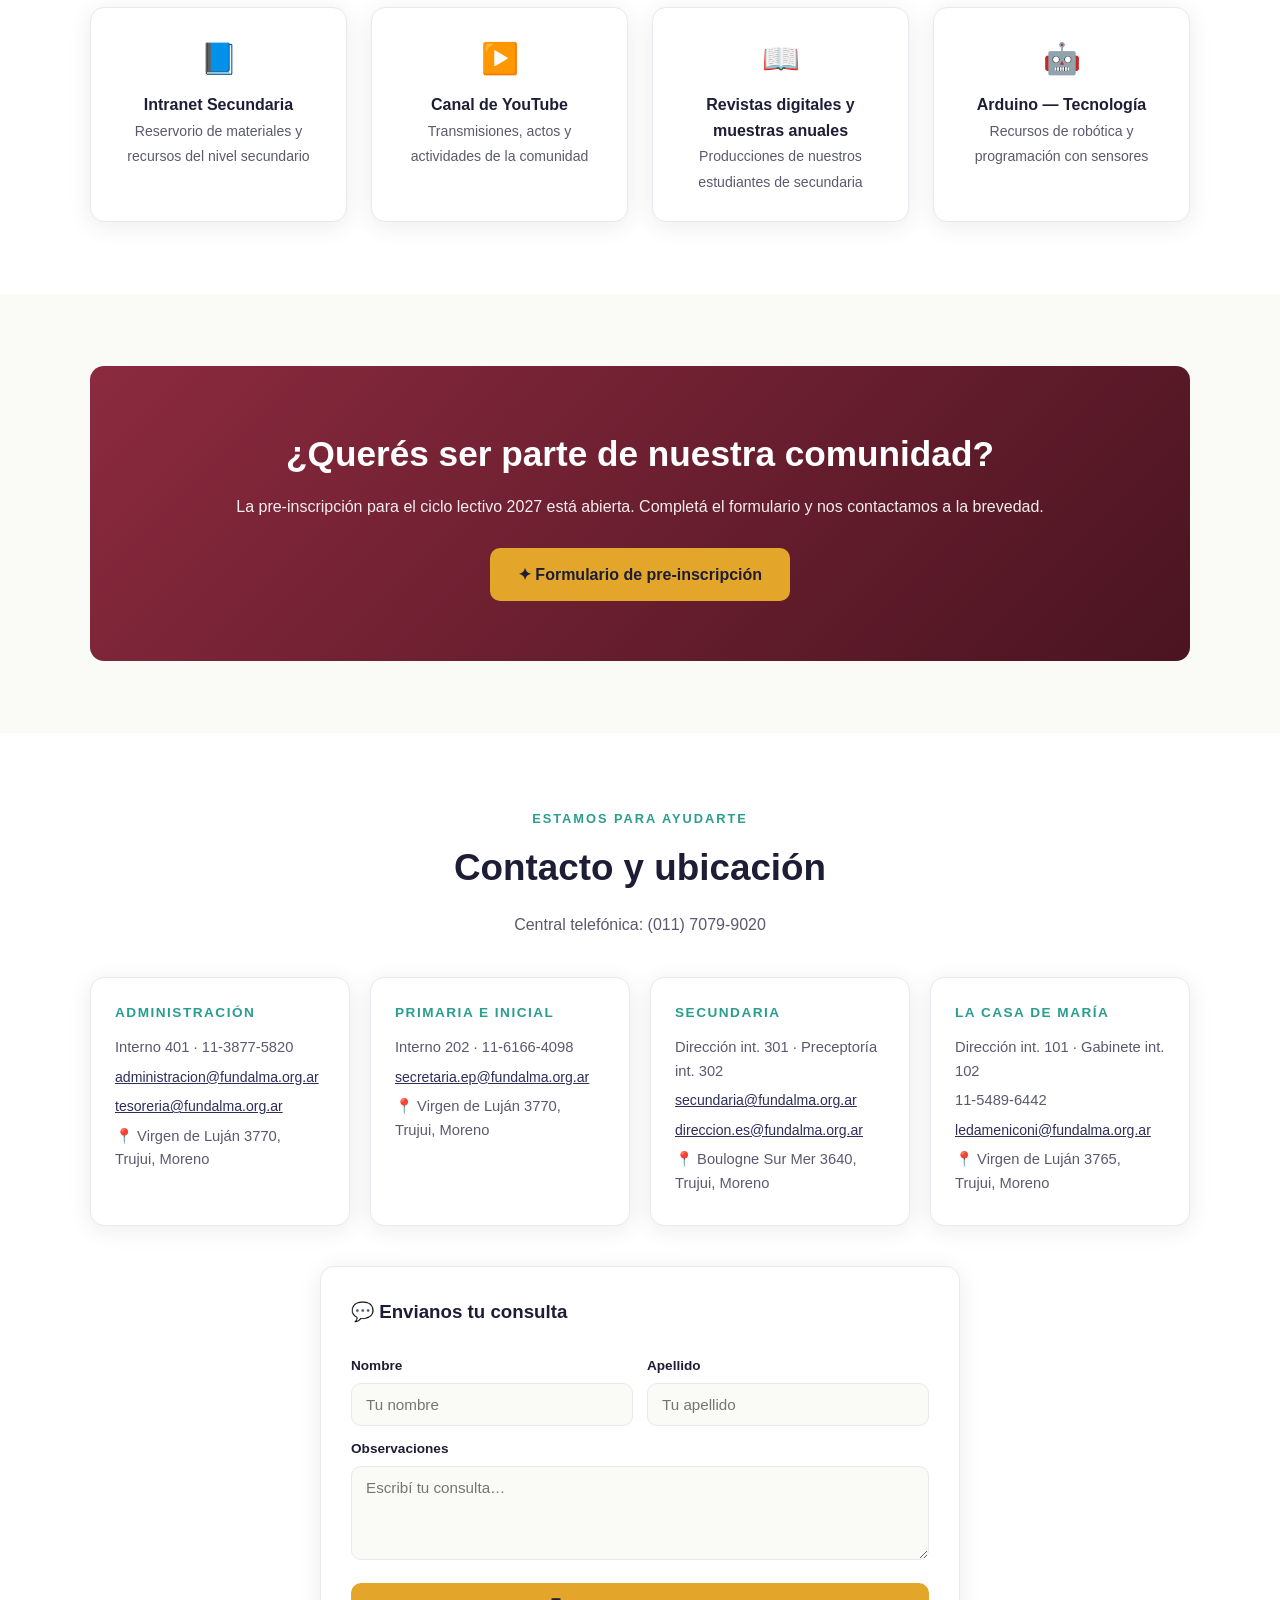
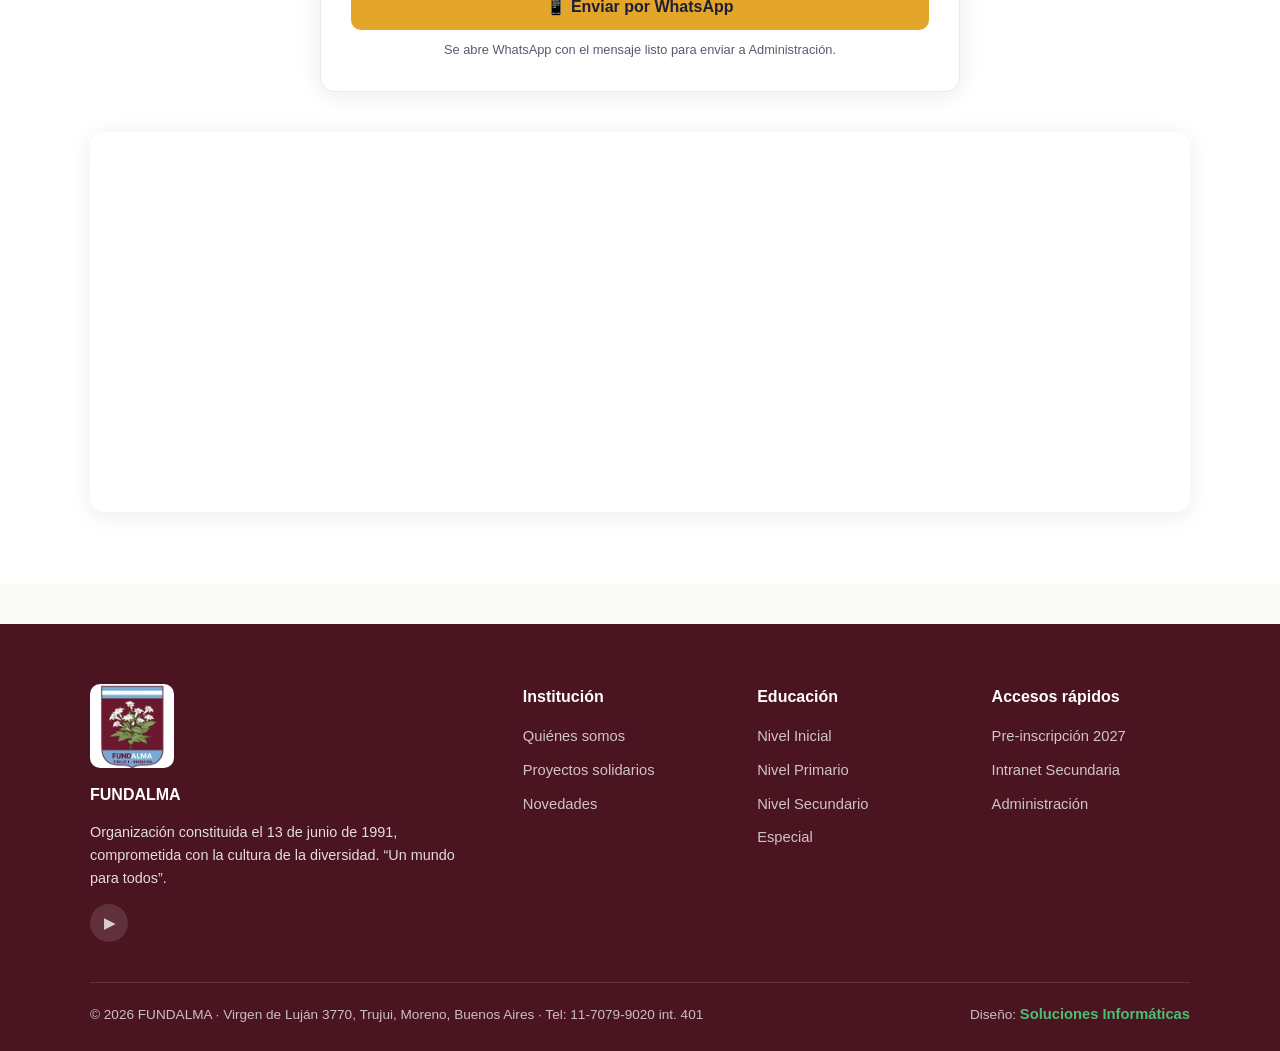
==== commit 0ce71c42: "Fix: centrar plataformas, no niveles" ====
--- a/index.html
+++ b/index.html
@@ -57,7 +57,7 @@
     <span class="kicker">Oferta educativa</span>
     <h2 class="titulo">Nuestros niveles educativos</h2>
     <p class="sub">Acompañamos a cada alumno en cada etapa de su formación, con propuestas pedagógicas que ponen la diversidad en el centro.</p>
-    <div class="grid grid-4">
+    <div class="grid grid-4" style="text-align:left">
       <div class="card">
         <div class="icono">🌱</div>
         <h3>Nivel Inicial</h3>
@@ -140,7 +140,7 @@
     <span class="kicker">Acceso digital</span>
     <h2 class="titulo">Plataformas y recursos</h2>
     <p class="sub">Accedé a los recursos educativos de cada nivel desde cualquier dispositivo.</p>
-    <div class="grid grid-4" style="text-align:left">
+    <div class="grid grid-4">
       <a class="acceso" href="https://sites.google.com/fundalma.org.ar/secundaria-reservorio-/inicio" target="_blank" rel="noopener">
         <span class="emoji">📘</span>
         <div><strong>Intranet Secundaria</strong><span>Reservorio de materiales y recursos del nivel secundario</span></div>
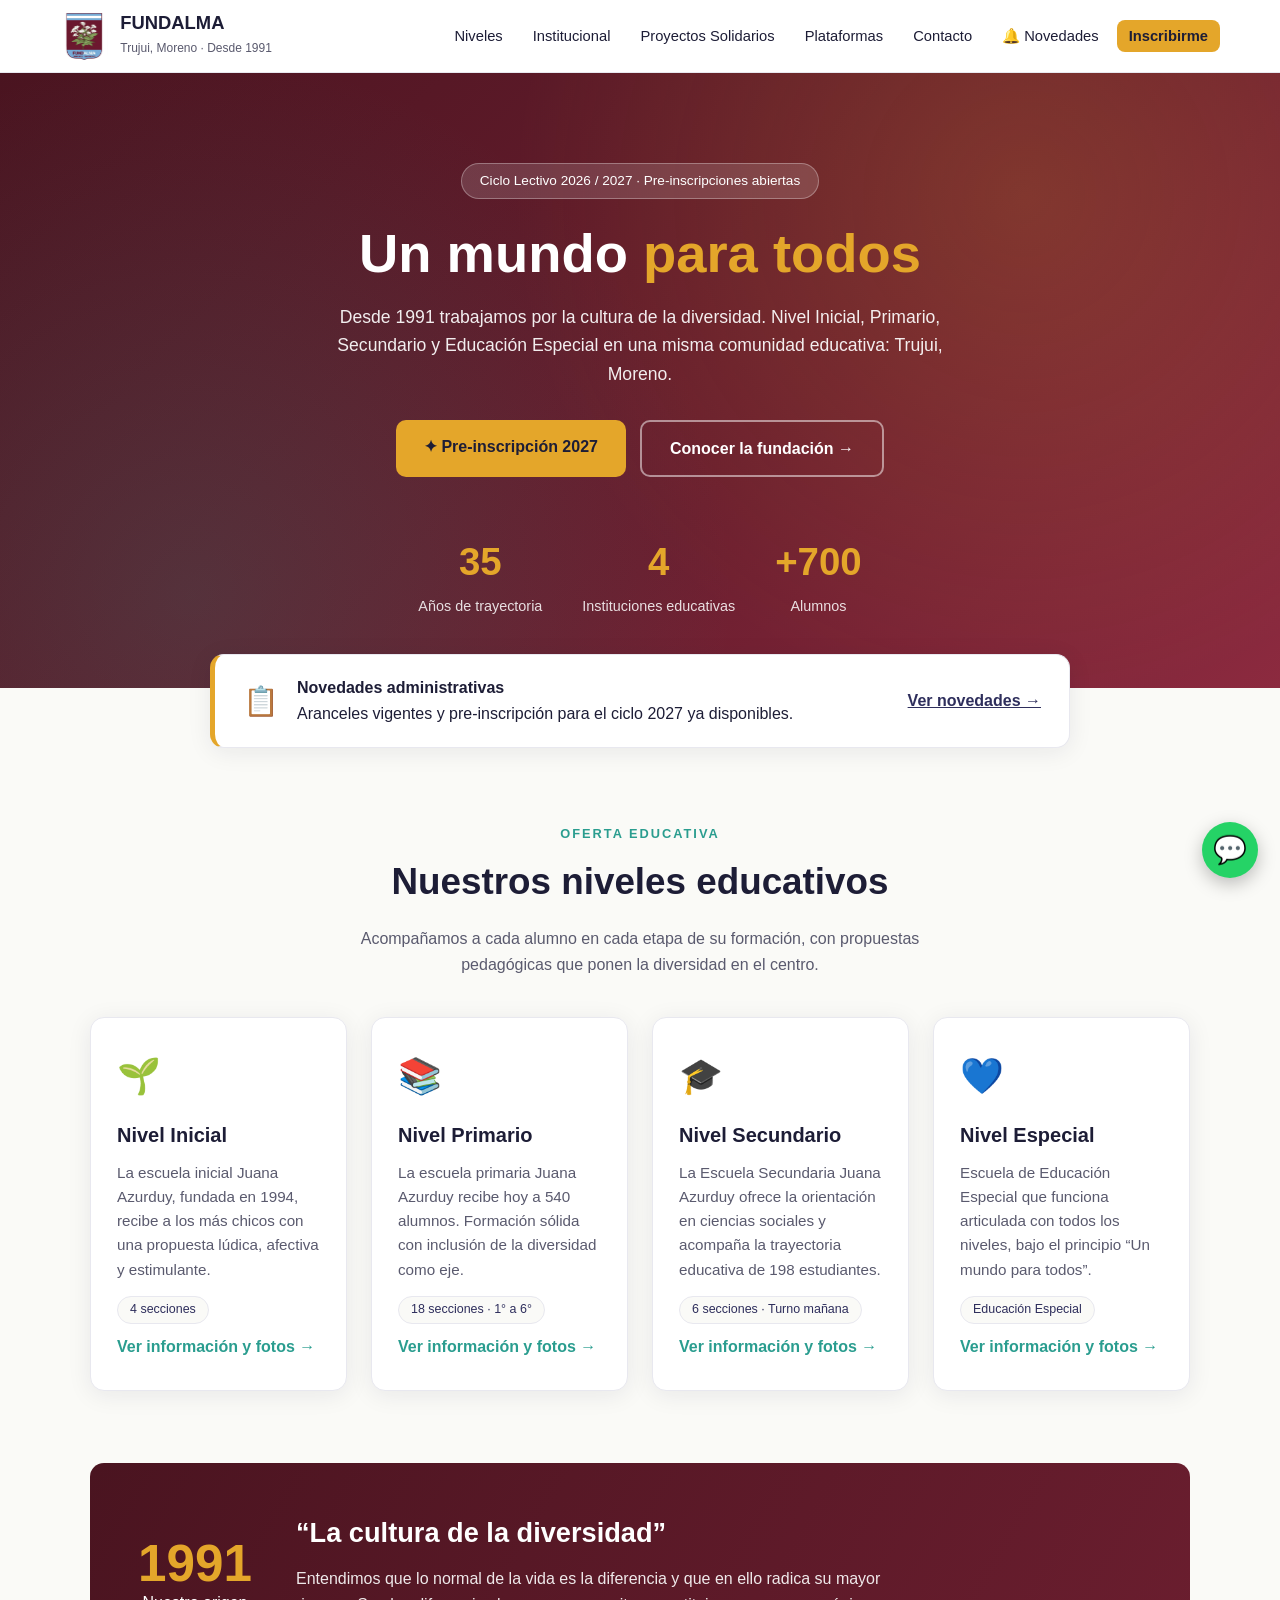
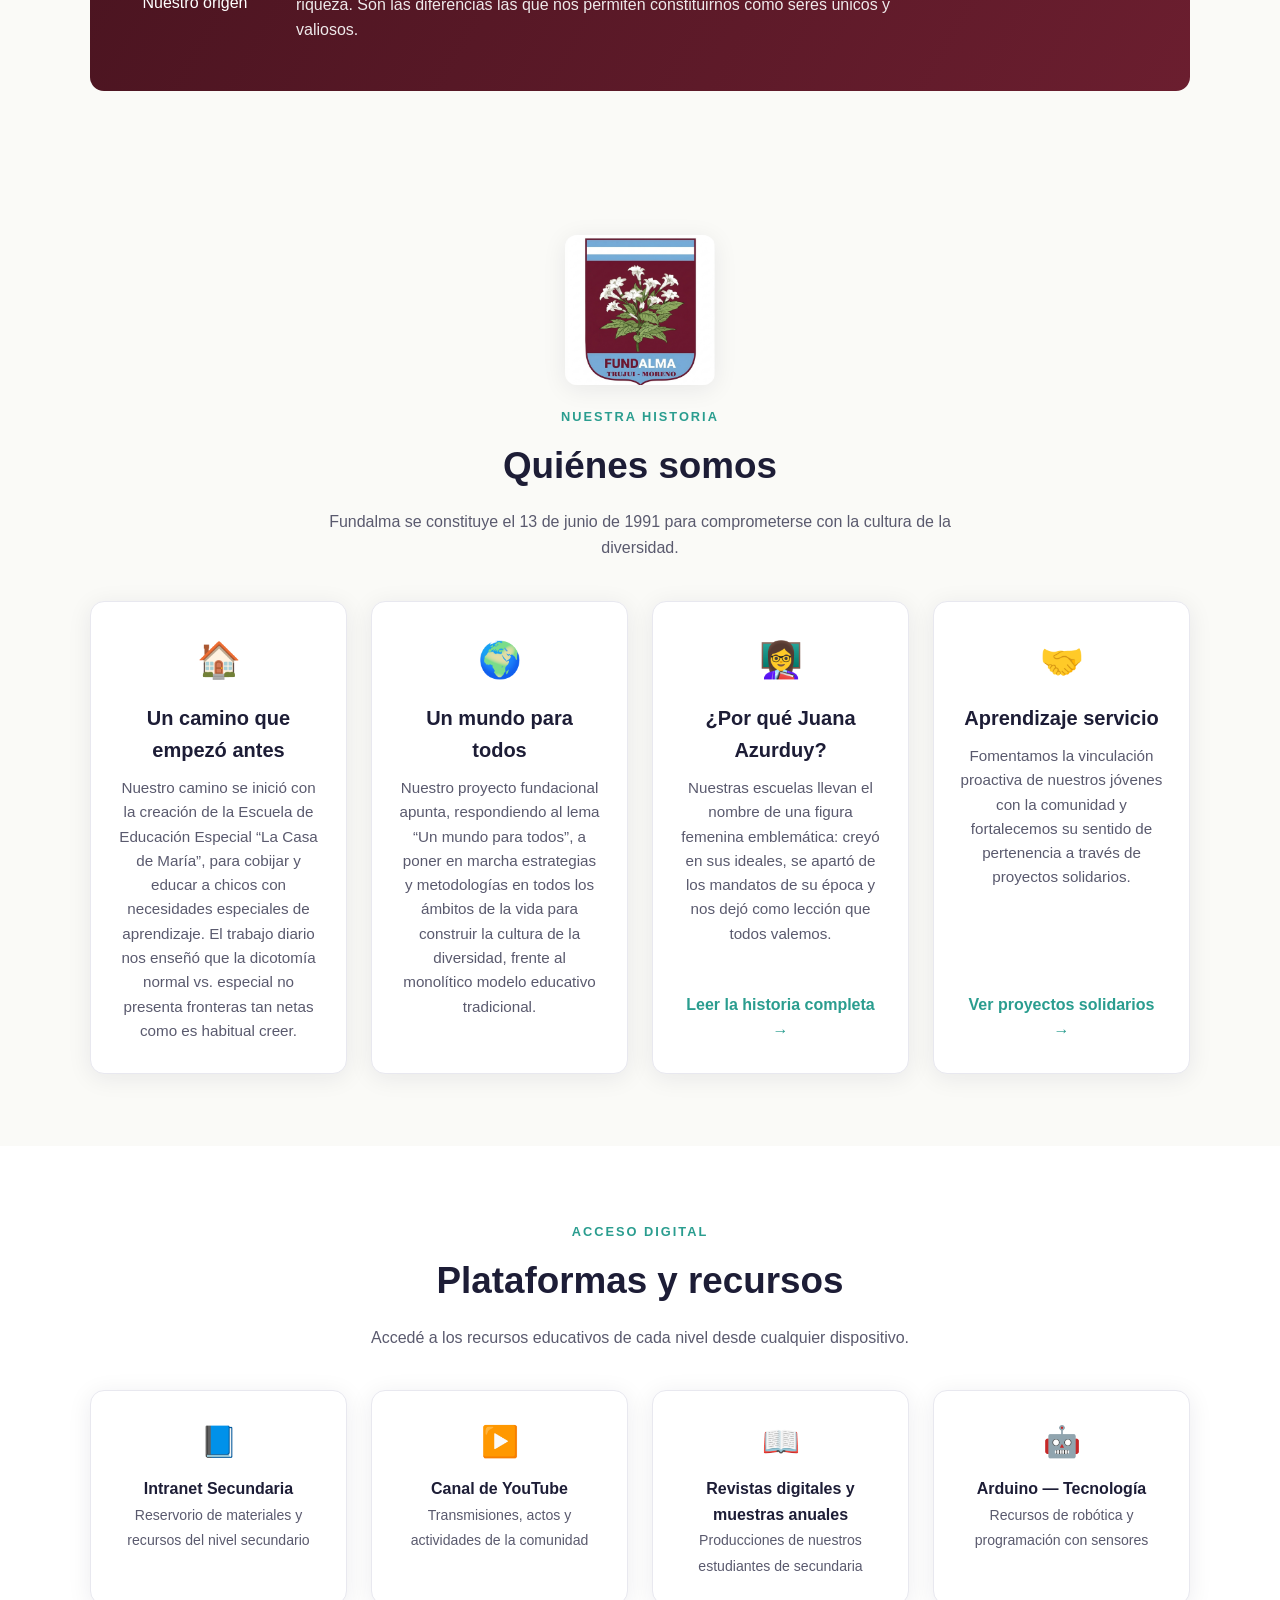
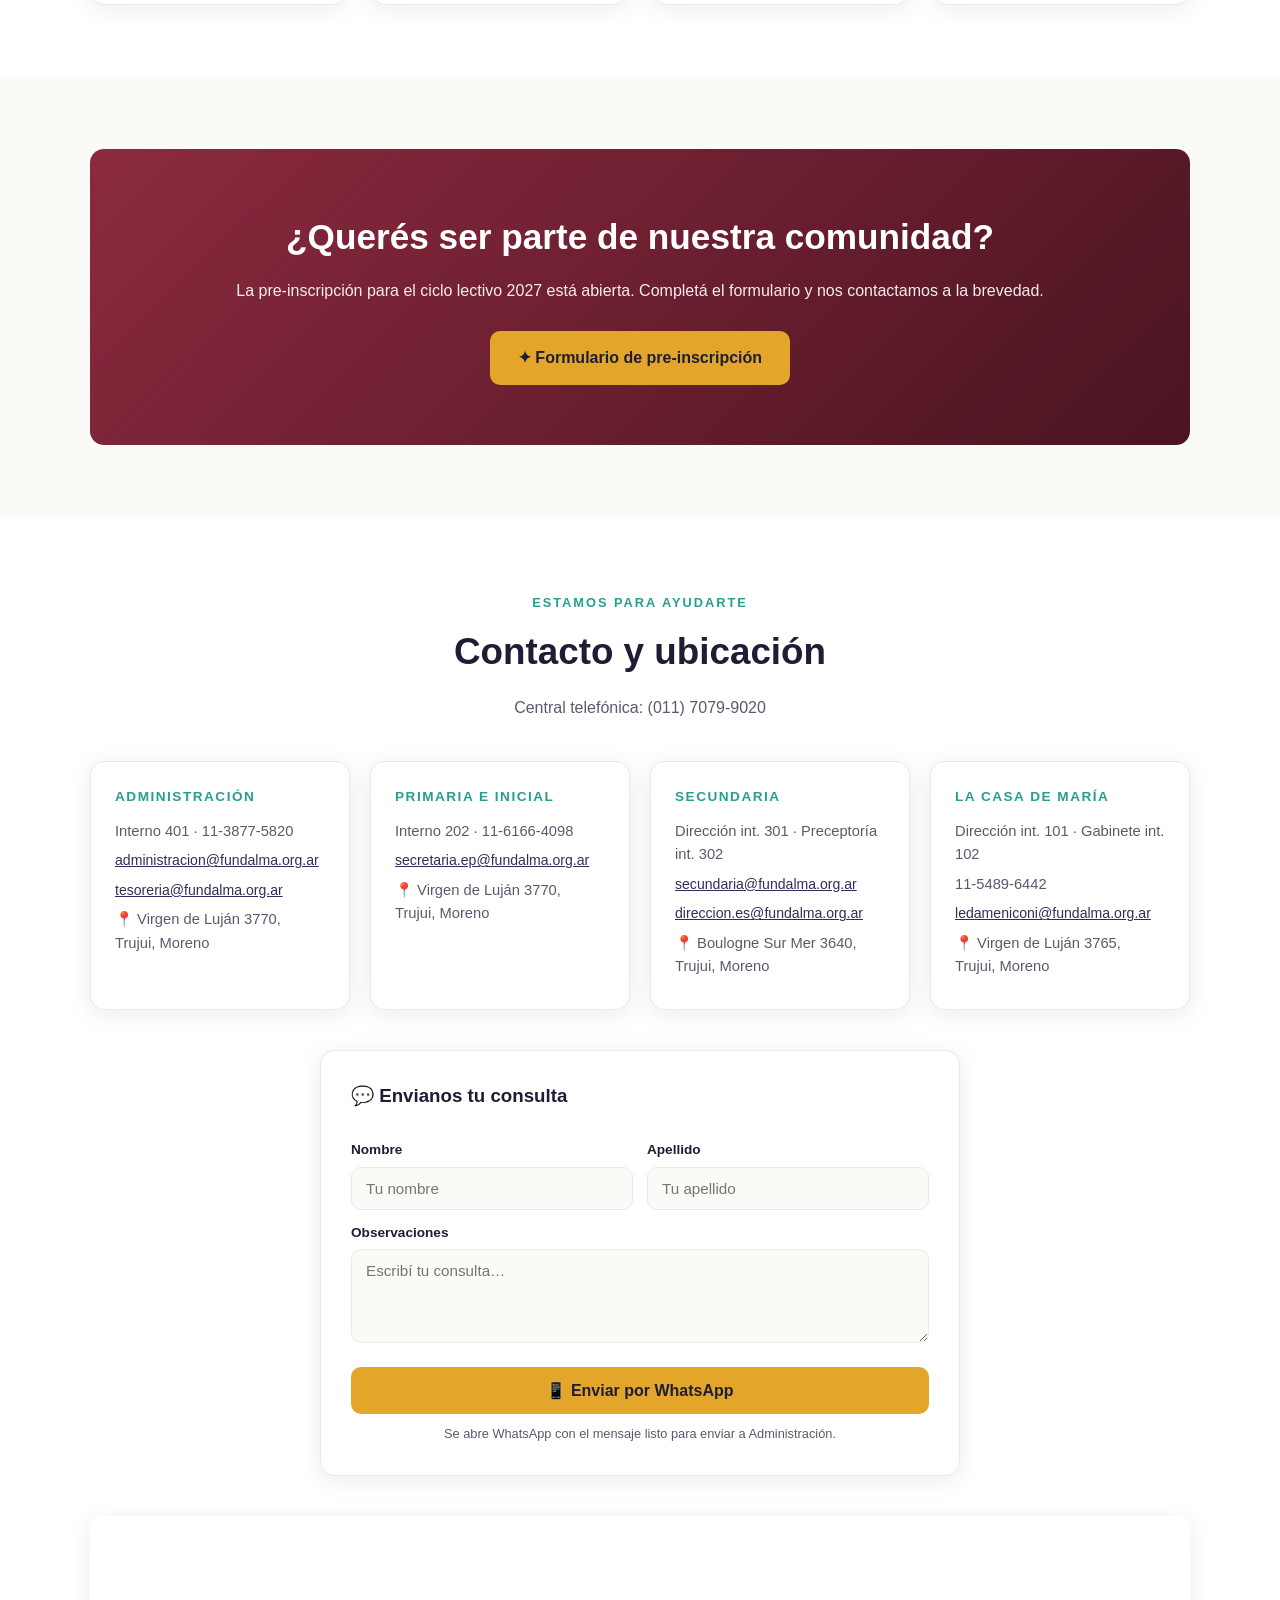
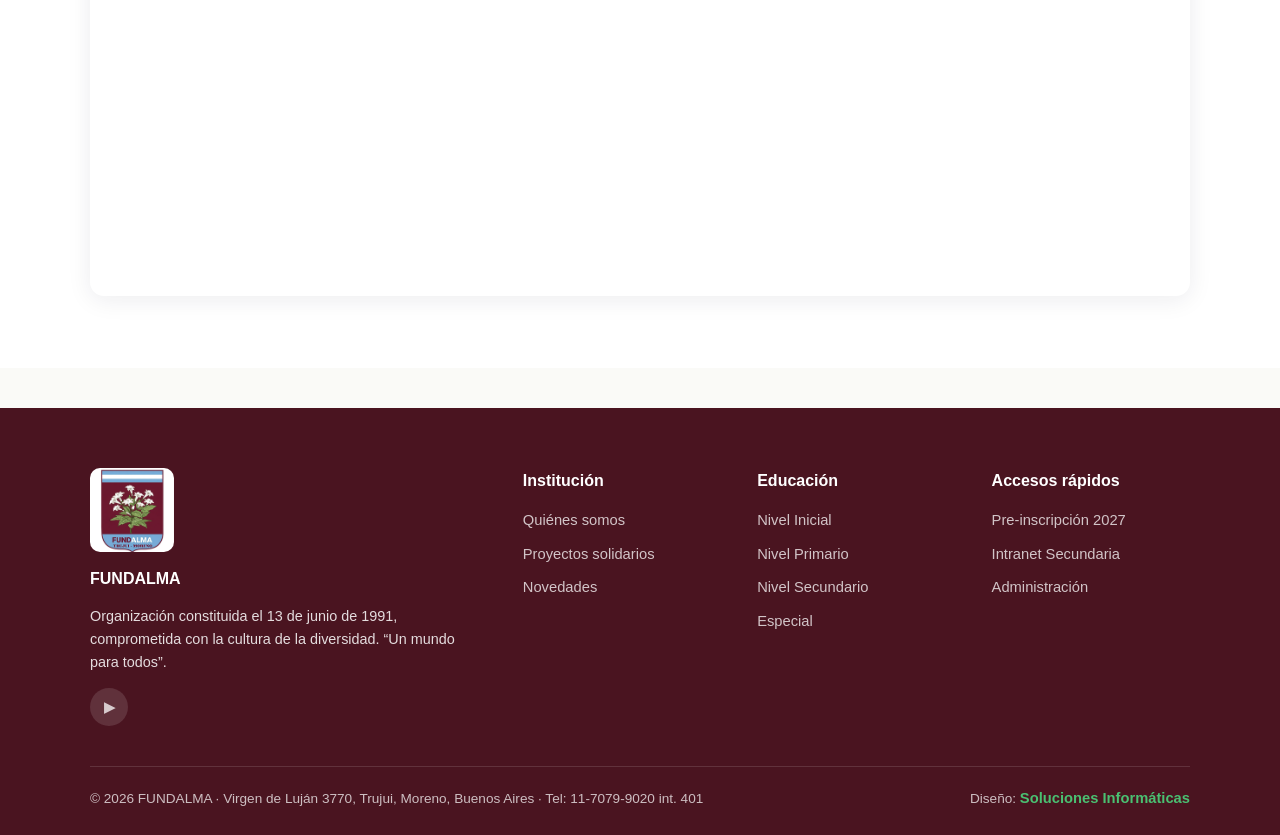
==== commit b05bf0f3: "Quienes somos: 4 tarjetas en fila con textos centrados" ====
--- a/index.html
+++ b/index.html
@@ -108,7 +108,7 @@
     <span class="kicker">Nuestra historia</span>
     <h2 class="titulo">Quiénes somos</h2>
     <p class="sub">Fundalma se constituye el 13 de junio de 1991 para comprometerse con la cultura de la diversidad.</p>
-    <div class="grid grid-2" style="text-align:left">
+    <div class="grid grid-4 centrado">
       <div class="card">
         <div class="icono">🏠</div>
         <h3>Un camino que empezó antes</h3>
--- a/css/styles.css
+++ b/css/styles.css
@@ -150,6 +150,8 @@
 .acceso:hover { transform: translateY(-3px); }
 .acceso .emoji { font-size: 1.9rem; }
 .grid-4 .acceso { flex-direction: column; text-align: center; justify-content: flex-start; gap: 10px; padding: 26px 20px; }
+.grid.centrado .card { text-align: center; align-items: center; }
+.grid.centrado .card .tag { align-self: center; }
 .acceso strong { display: block; }
 .acceso span { color: var(--gris); font-size: 0.88rem; }
 
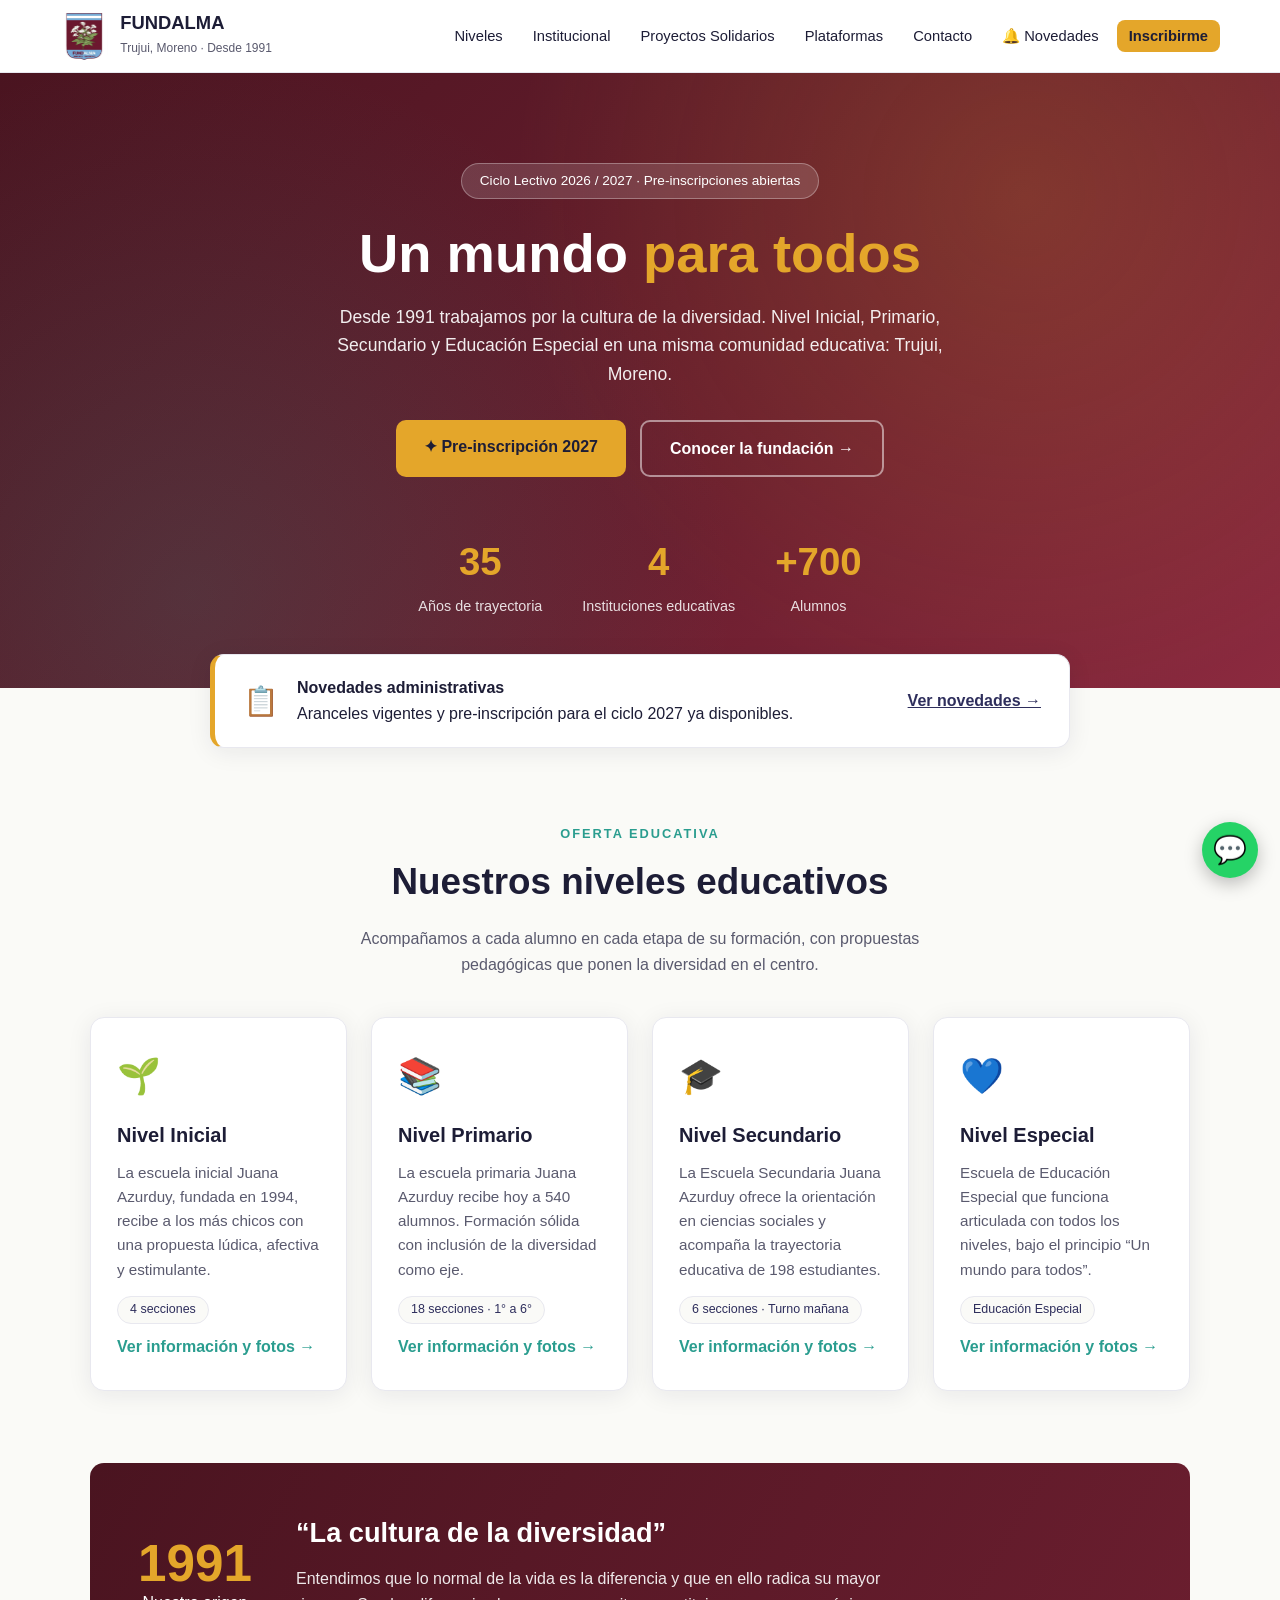
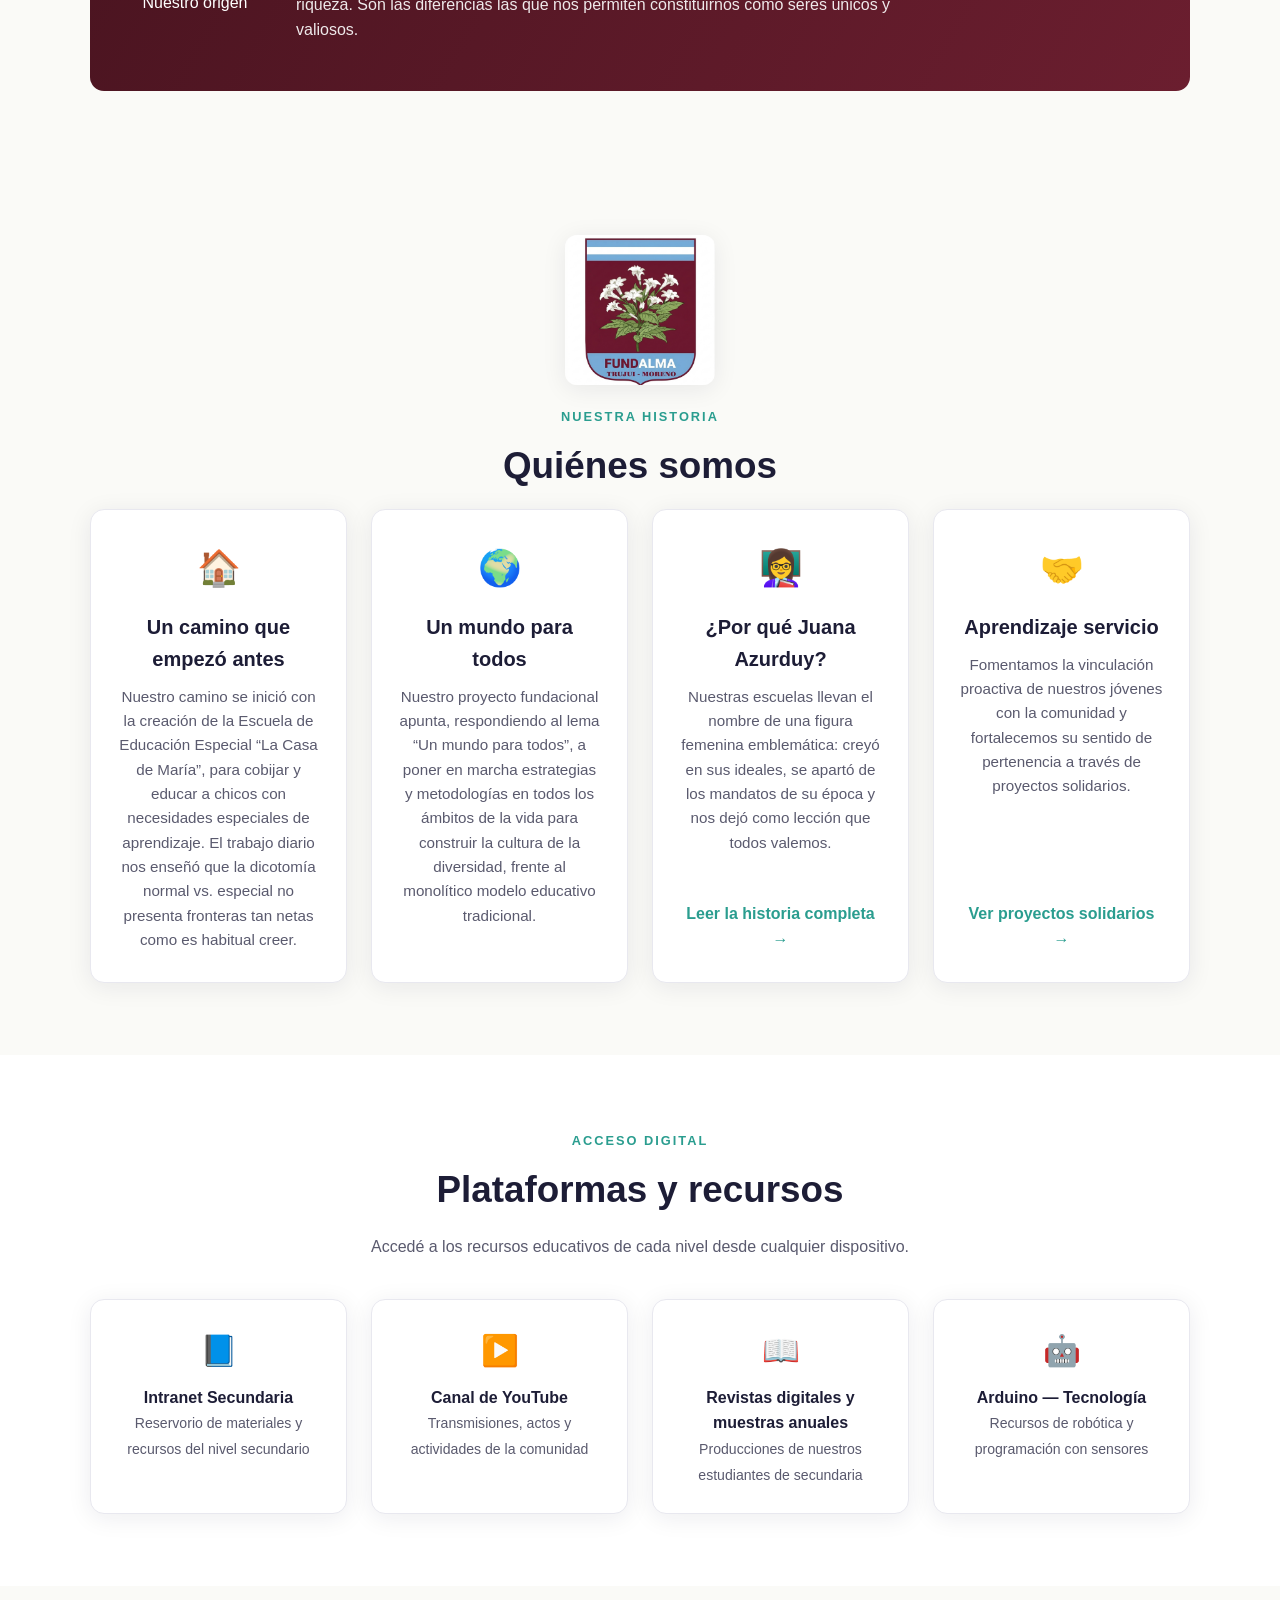
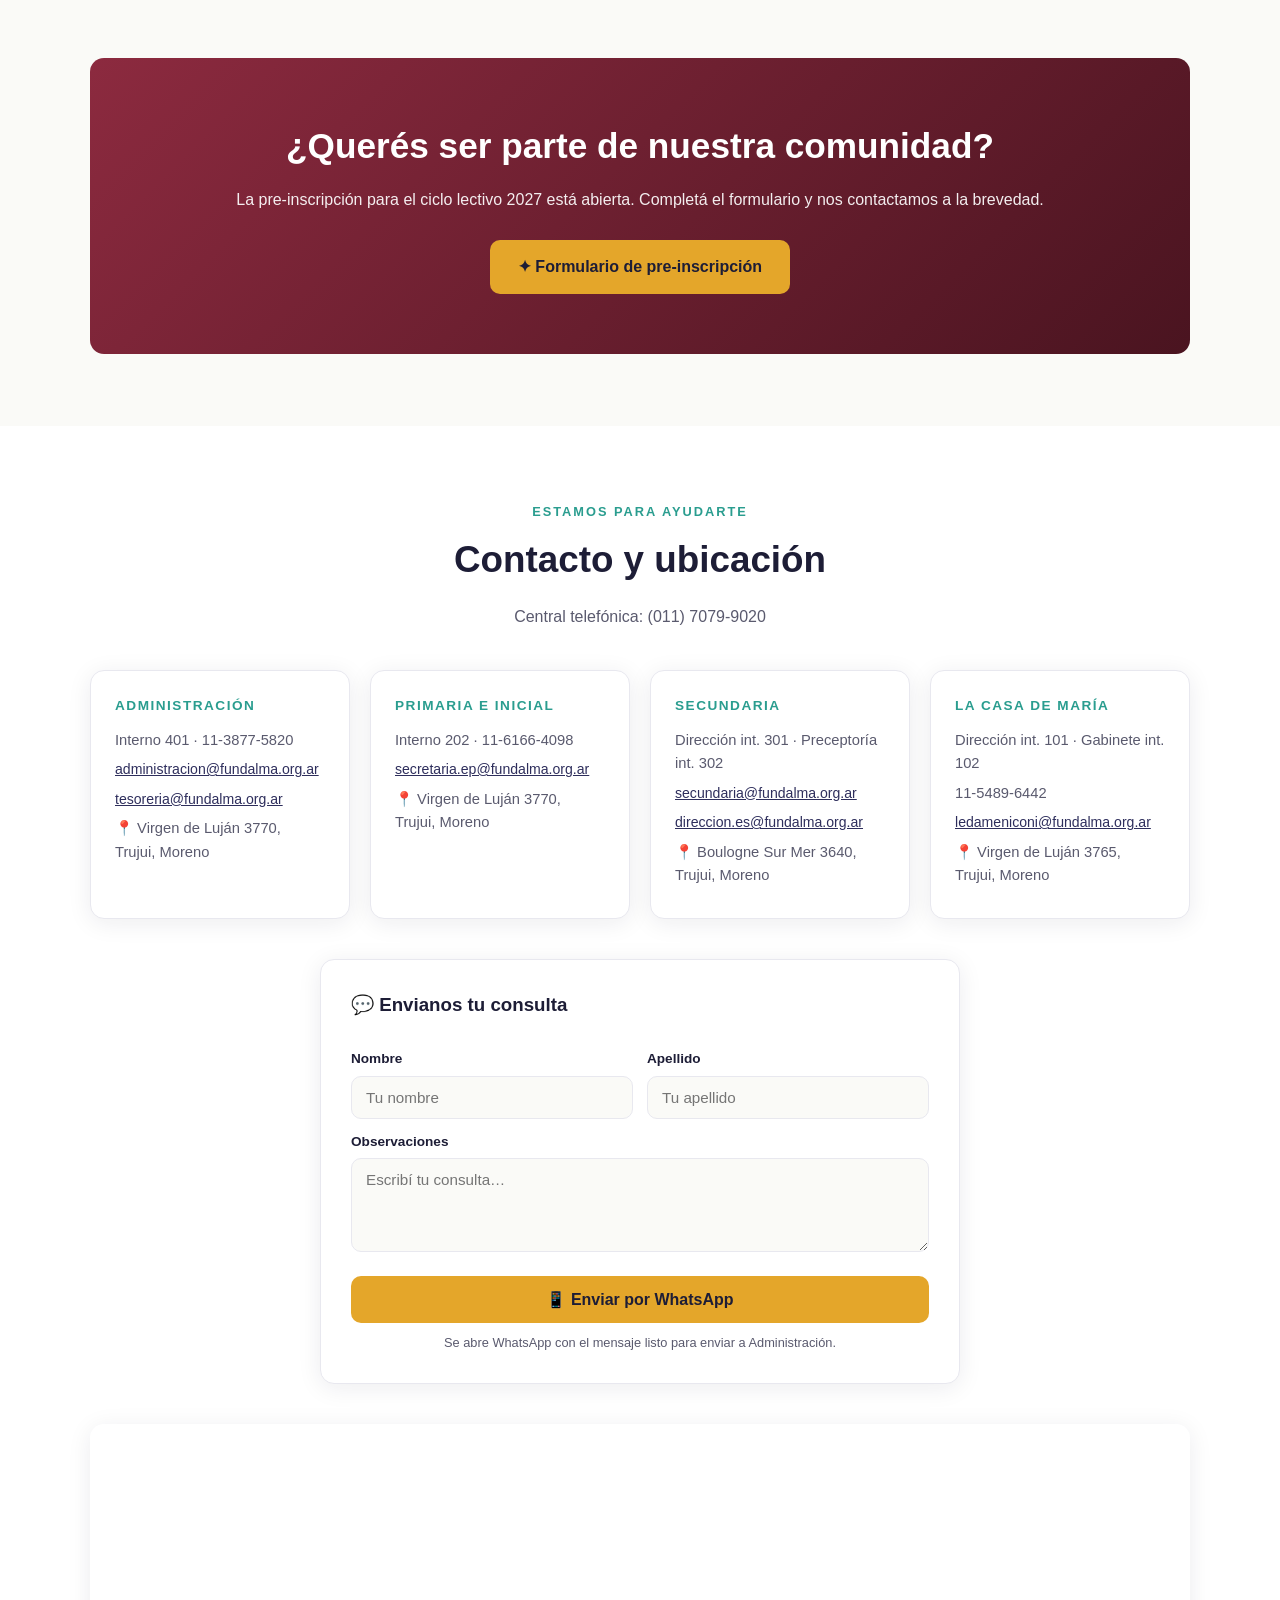
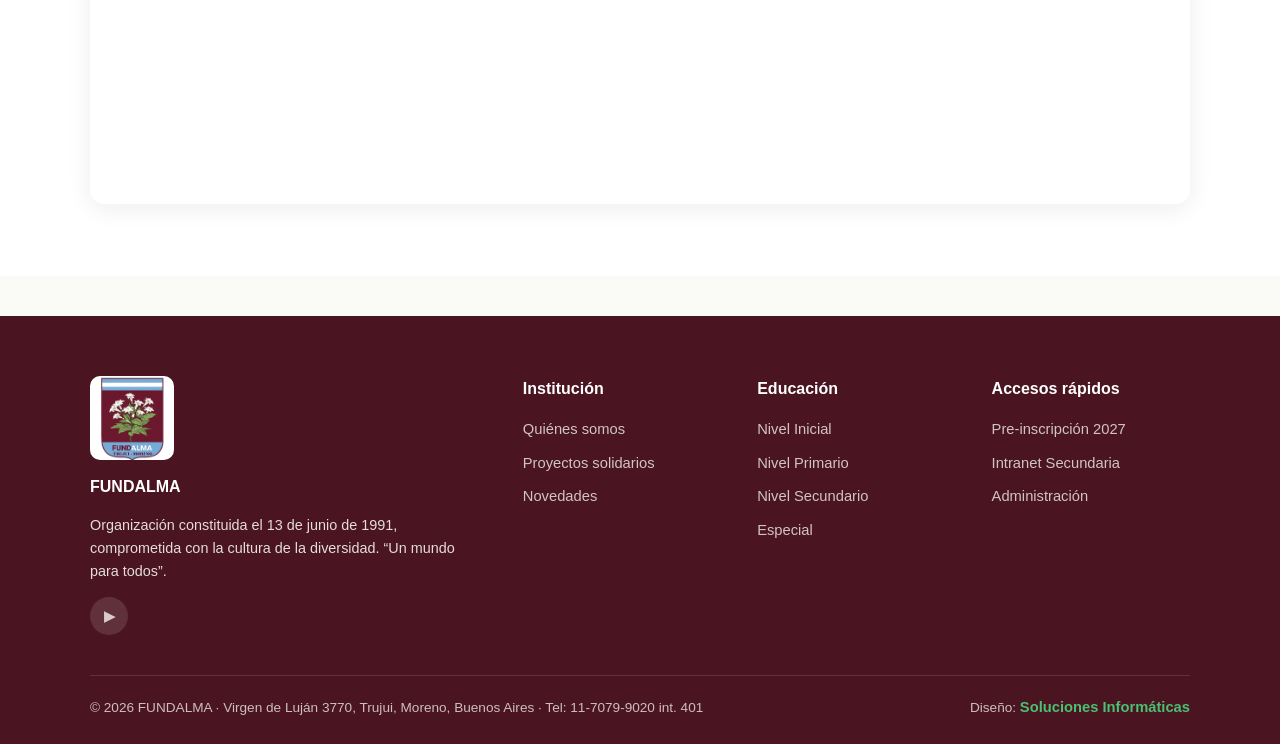
==== commit e5e9e301: "Quitar bajada de Quienes somos" ====
--- a/index.html
+++ b/index.html
@@ -107,7 +107,6 @@
     <img src="img/logo-fundalma-grande.png" alt="Escudo FUNDALMA" style="height:150px;width:auto;margin:0 auto 18px;border-radius:12px;box-shadow:var(--sombra)">
     <span class="kicker">Nuestra historia</span>
     <h2 class="titulo">Quiénes somos</h2>
-    <p class="sub">Fundalma se constituye el 13 de junio de 1991 para comprometerse con la cultura de la diversidad.</p>
     <div class="grid grid-4 centrado">
       <div class="card">
         <div class="icono">🏠</div>
